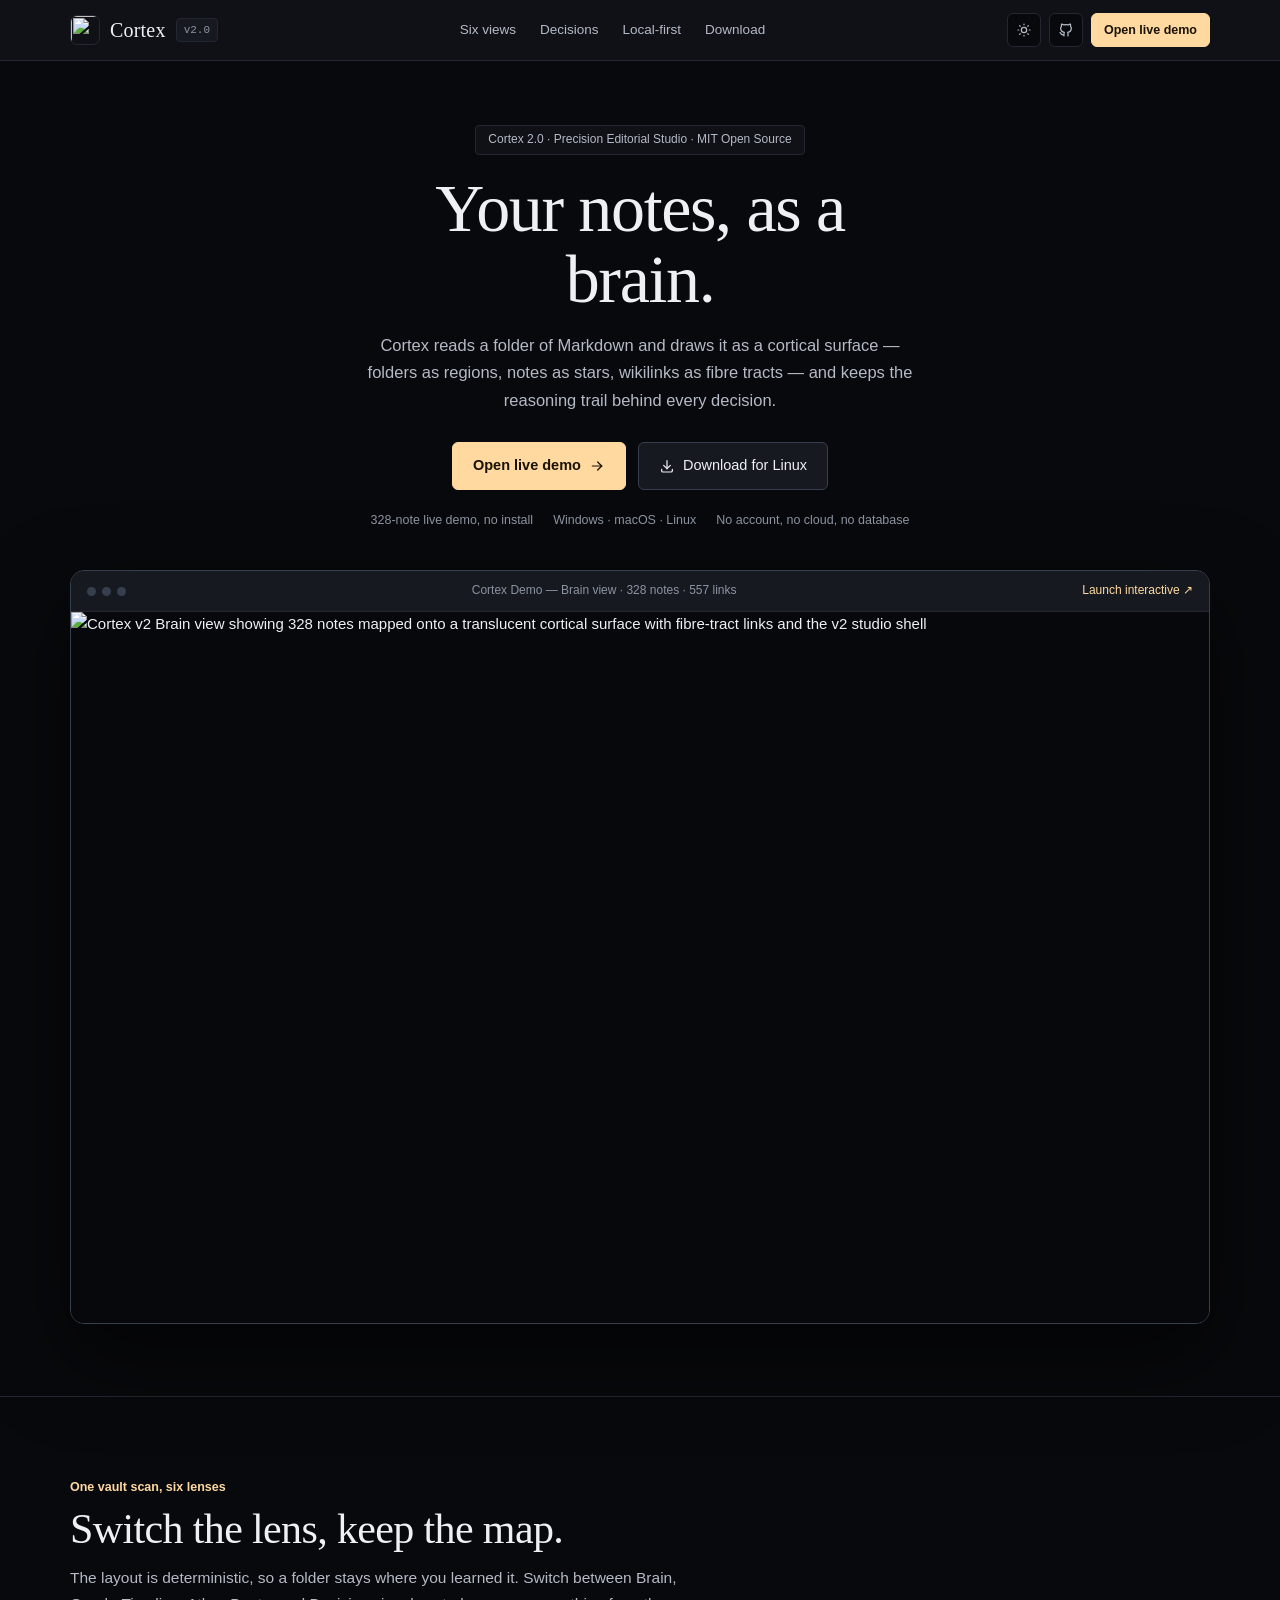
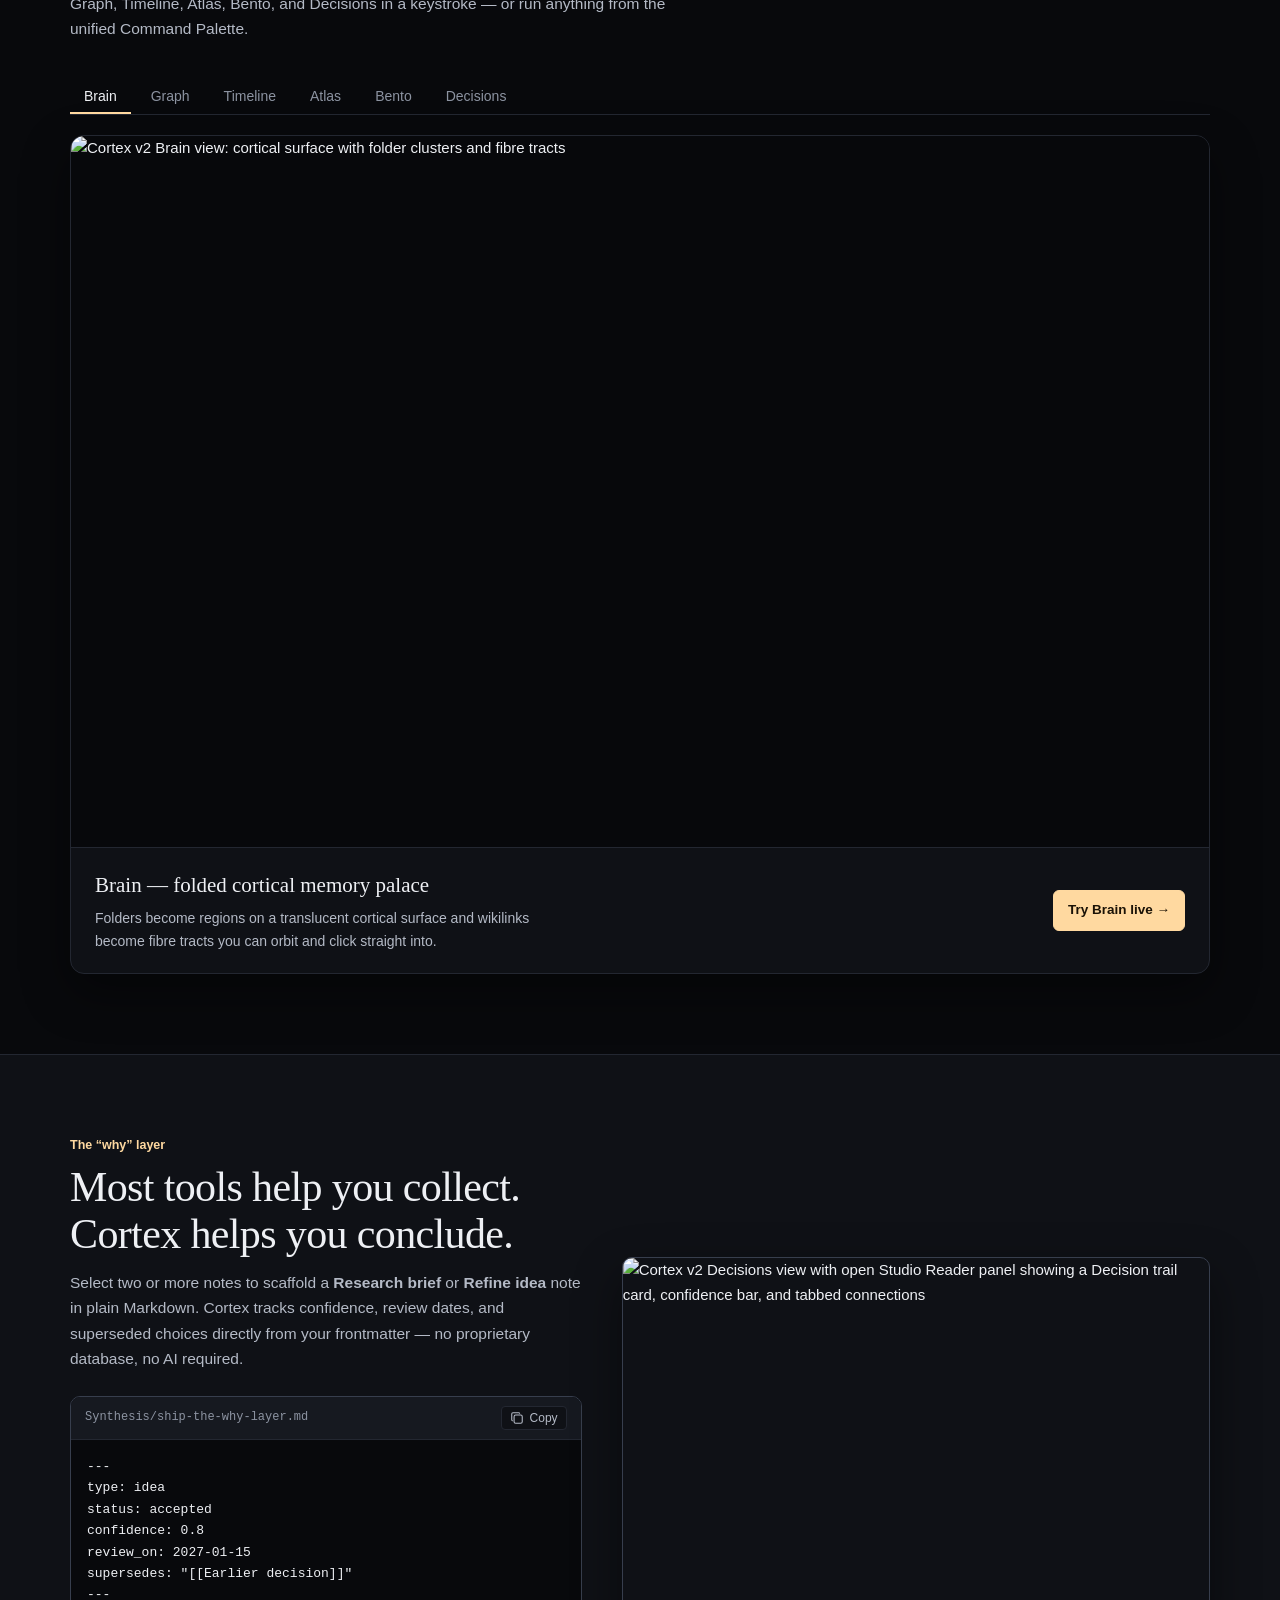
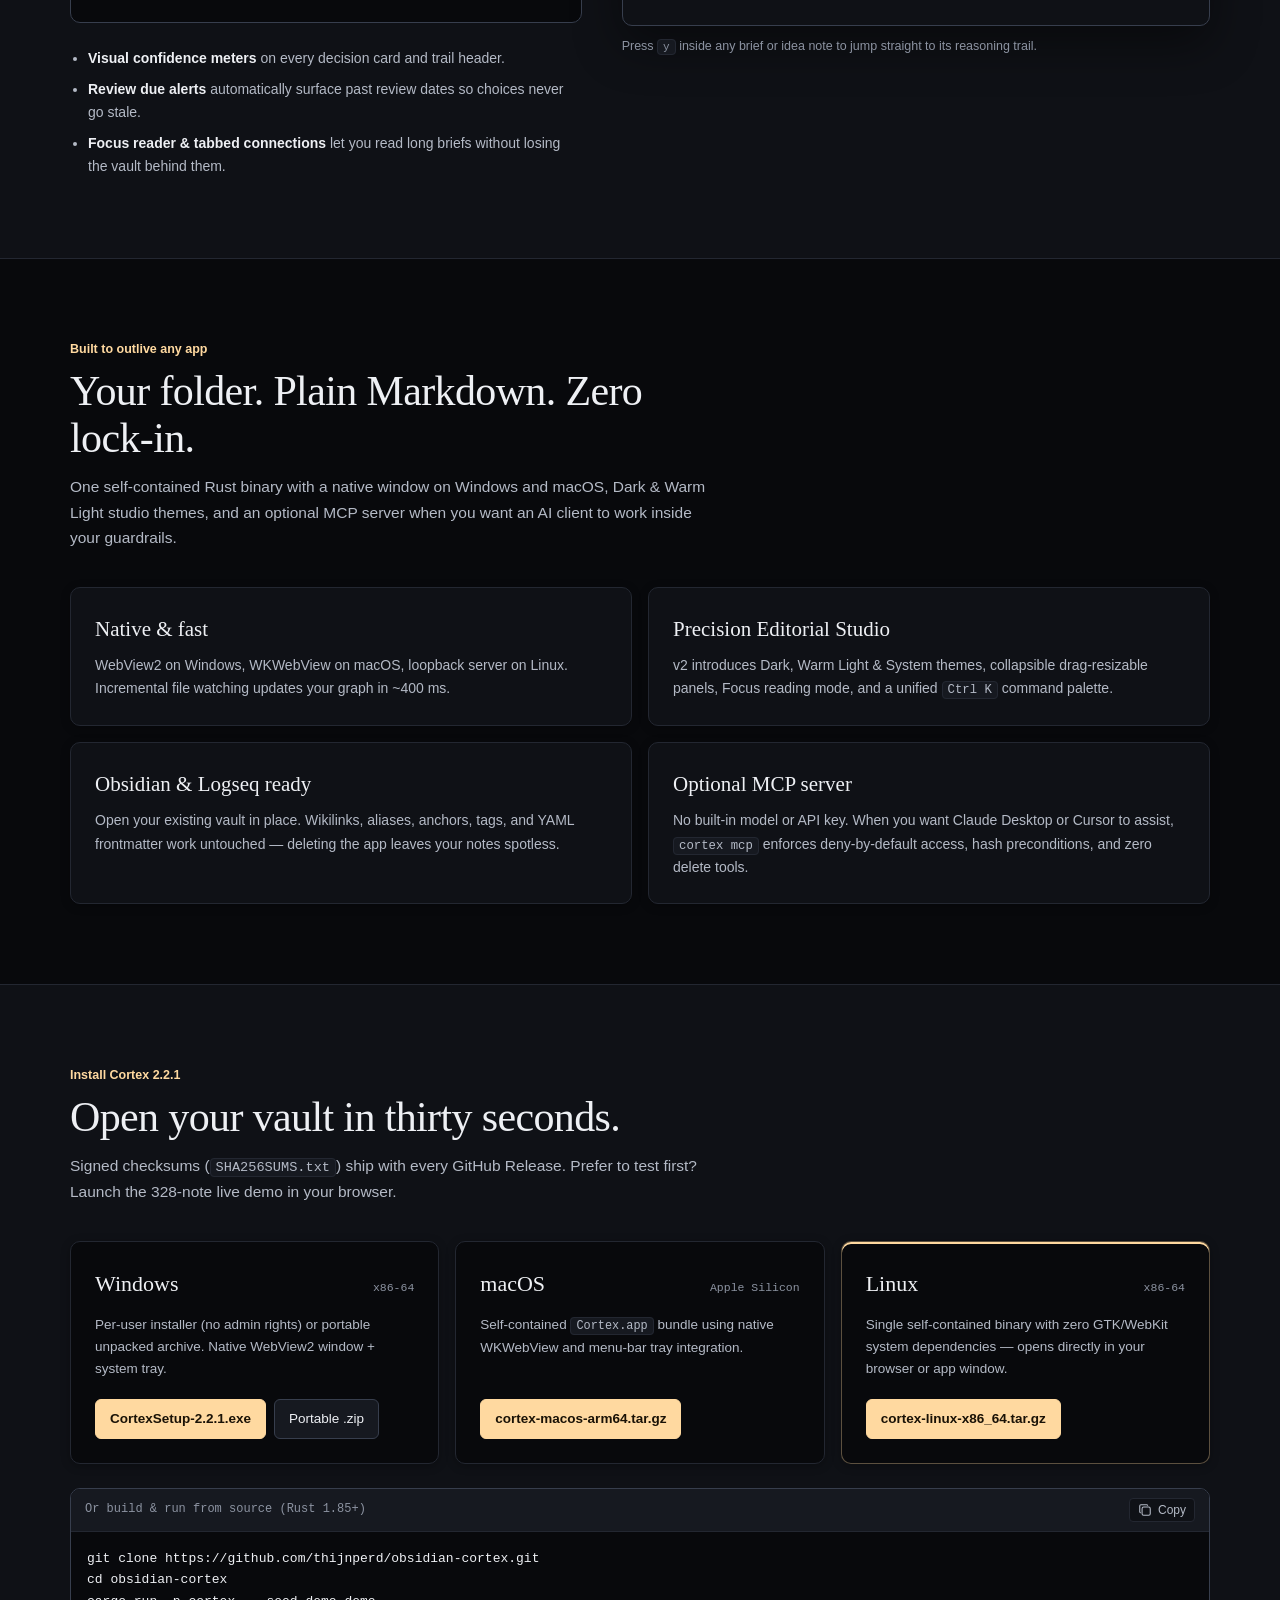
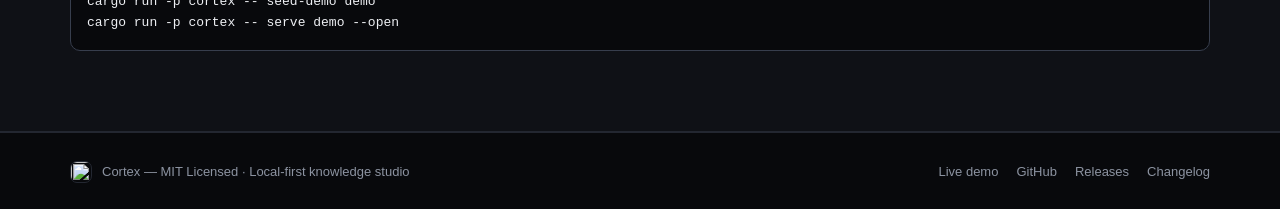
==== site/index.html @ b65fe786 "Release Cortex 2.2.1: fix boot overlay never hiding (restore ui helpers dropped in 2.2.0)" ====
<!doctype html>
<html lang="en" data-theme="dark">
<head>
  <meta charset="utf-8" />
  <meta name="viewport" content="width=device-width, initial-scale=1, viewport-fit=cover" />
  <meta name="color-scheme" content="dark" />
  <script src="./theme.js"></script>
  <meta name="description" content="Cortex turns a folder of Markdown into a brain you can see — and keeps the reasoning trail behind every decision. Local-first desktop app in Rust + WebGL." />
  <title>Cortex — Your notes, as a brain.</title>
  <link rel="stylesheet" href="./styles.css" />
  <link rel="icon" href="./favicon.ico" sizes="32x32" />
  <link rel="icon" href="./favicon.svg" type="image/svg+xml" />
  <link rel="apple-touch-icon" href="./apple-touch-icon.png" />
</head>
<body>
  <!-- Tabler Icons, MIT: https://tabler.io/icons -->
  <svg class="icon-sprite" xmlns="http://www.w3.org/2000/svg" aria-hidden="true">
    <symbol id="i-sun" viewBox="0 0 24 24"><path d="M8 12a4 4 0 1 0 8 0a4 4 0 1 0 -8 0" /><path d="M3 12h1m8 -9v1m8 8h1m-9 8v1m-6.4 -15.4l.7 .7m12.1 -.7l-.7 .7m0 11.4l.7 .7m-12.1 -.7l-.7 .7" /></symbol>
    <symbol id="i-moon" viewBox="0 0 24 24"><path d="M12 3c.132 0 .263 0 .393 0a7.5 7.5 0 0 0 7.92 12.446a9 9 0 1 1 -8.313 -12.454z" /></symbol>
    <symbol id="i-arrow-right" viewBox="0 0 24 24"><path d="M5 12l14 0" /><path d="M13 18l6 -6" /><path d="M13 6l6 6" /></symbol>
    <symbol id="i-download" viewBox="0 0 24 24"><path d="M4 17v2a2 2 0 0 0 2 2h12a2 2 0 0 0 2 -2v-2" /><path d="M7 11l5 5l5 -5" /><path d="M12 4l0 12" /></symbol>
    <symbol id="i-brand-github" viewBox="0 0 24 24"><path d="M9 19c-4.3 1.4 -4.3 -2.5 -6 -3m12 5v-3.5c0 -1 .1 -1.4 -.5 -2c2.8 -.3 5.5 -1.4 5.5 -6a4.6 4.6 0 0 0 -1.3 -3.2a4.2 4.2 0 0 0 -.1 -3.2s-1.1 -.3 -3.5 1.3a12.3 12.3 0 0 0 -6.2 0c-2.4 -1.6 -3.5 -1.3 -3.5 -1.3a4.2 4.2 0 0 0 -.1 3.2a4.6 4.6 0 0 0 -1.3 3.2c0 4.6 2.7 5.7 5.5 6c-.6 .6 -.6 1.2 -.5 2v3.5" /></symbol>
    <symbol id="i-copy" viewBox="0 0 24 24"><path d="M7 7m0 2.667a2.667 2.667 0 0 1 2.667 -2.667h8.666a2.667 2.667 0 0 1 2.667 2.667v8.666a2.667 2.667 0 0 1 -2.667 2.667h-8.666a2.667 2.667 0 0 1 -2.667 -2.667z" /><path d="M4.012 16.737a2.005 2.005 0 0 1 -1.012 -1.737v-10c0 -1.1 .9 -2 2 -2h10c.75 0 1.158 .385 1.5 1" /></symbol>
    <symbol id="i-check" viewBox="0 0 24 24"><path d="M5 12l5 5l10 -10" /></symbol>
  </svg>

  <header class="site-header">
    <div class="container header-inner">
      <a class="brand" href="./">
        <img src="./logo.svg" width="30" height="30" alt="" />
        <span class="brand-name">Cortex</span>
        <span class="brand-version">v2.0</span>
      </a>

      <nav class="site-nav" aria-label="Primary">
        <a href="#views">Six views</a>
        <a href="#decisions">Decisions</a>
        <a href="#local-first">Local-first</a>
        <a href="#download">Download</a>
      </nav>

      <div class="header-actions">
        <button class="icon-btn" id="theme-toggle" type="button" title="Switch theme" aria-label="Switch theme">
          <svg class="icon theme-icon-sun" aria-hidden="true"><use href="#i-sun"></use></svg>
          <svg class="icon theme-icon-moon" aria-hidden="true"><use href="#i-moon"></use></svg>
        </button>
        <a class="icon-btn" href="https://github.com/thijnperd/obsidian-cortex" target="_blank" rel="noopener" title="GitHub repository" aria-label="GitHub repository">
          <svg class="icon" aria-hidden="true"><use href="#i-brand-github"></use></svg>
        </a>
        <a class="btn btn-primary btn-sm" href="./demo/?view=brain">Open live demo</a>
      </div>
    </div>
  </header>

  <main>
    <section class="hero">
      <div class="container hero-inner">
        <p class="hero-kicker">Cortex 2.0 · Precision Editorial Studio · MIT Open Source</p>
        <h1 class="hero-title">Your notes, as a brain.</h1>
        <p class="hero-sub">
          Cortex reads a folder of Markdown and draws it as a cortical surface — folders as regions, notes as stars, wikilinks as fibre tracts — and keeps the reasoning trail behind every decision.
        </p>

        <div class="hero-actions">
          <a class="btn btn-primary btn-lg" href="./demo/?view=brain">
            <span>Open live demo</span>
            <svg class="icon" aria-hidden="true"><use href="#i-arrow-right"></use></svg>
          </a>
          <a class="btn btn-lg" id="hero-download" href="#download">
            <svg class="icon" aria-hidden="true"><use href="#i-download"></use></svg>
            <span id="hero-download-label">Download v2.2.1</span>
          </a>
        </div>

        <p class="hero-meta">
          <span>328-note live demo, no install</span>
          <span>Windows · macOS · Linux</span>
          <span>No account, no cloud, no database</span>
        </p>

        <figure class="hero-frame">
          <div class="frame-chrome" aria-hidden="true">
            <span class="frame-dots"><i></i><i></i><i></i></span>
            <span class="frame-title">Cortex Demo — Brain view · 328 notes · 557 links</span>
            <a class="frame-live" href="./demo/?view=brain">Launch interactive ↗</a>
          </div>
          <a class="frame-link" href="./demo/?view=brain">
            <img src="./screenshots/02-brain.jpg" width="1440" height="900" alt="Cortex v2 Brain view showing 328 notes mapped onto a translucent cortical surface with fibre-tract links and the v2 studio shell" fetchpriority="high" />
          </a>
        </figure>
      </div>
    </section>

    <section class="section" id="views" aria-labelledby="views-heading">
      <div class="container">
        <header class="section-head">
          <p class="section-kicker">One vault scan, six lenses</p>
          <h2 class="section-title" id="views-heading">Switch the lens, keep the map.</h2>
          <p class="section-sub">
            The layout is deterministic, so a folder stays where you learned it. Switch between Brain, Graph, Timeline, Atlas, Bento, and Decisions in a keystroke — or run anything from the unified Command Palette.
          </p>
        </header>

        <div class="showcase">
          <div class="showcase-tabs" role="tablist" aria-label="Cortex views">
            <button class="showcase-tab" type="button" role="tab" id="tab-brain" data-view-tab="brain" aria-selected="true" tabindex="0">Brain</button>
            <button class="showcase-tab" type="button" role="tab" id="tab-universe" data-view-tab="universe" aria-selected="false" tabindex="-1">Graph</button>
            <button class="showcase-tab" type="button" role="tab" id="tab-replay" data-view-tab="replay" aria-selected="false" tabindex="-1">Timeline</button>
            <button class="showcase-tab" type="button" role="tab" id="tab-atlas" data-view-tab="atlas" aria-selected="false" tabindex="-1">Atlas</button>
            <button class="showcase-tab" type="button" role="tab" id="tab-bento" data-view-tab="bento" aria-selected="false" tabindex="-1">Bento</button>
            <button class="showcase-tab" type="button" role="tab" id="tab-decisions" data-view-tab="decisions" aria-selected="false" tabindex="-1">Decisions</button>
          </div>

          <div class="showcase-stage">
            <div class="showcase-panel" role="tabpanel" aria-labelledby="tab-brain" data-view-panel="brain">
              <div class="showcase-card">
                <img src="./screenshots/02-brain.jpg" width="1440" height="900" alt="Cortex v2 Brain view: cortical surface with folder clusters and fibre tracts" />
                <div class="showcase-caption">
                  <div>
                    <h3>Brain — folded cortical memory palace</h3>
                    <p>Folders become regions on a translucent cortical surface and wikilinks become fibre tracts you can orbit and click straight into.</p>
                  </div>
                  <a class="btn btn-primary" href="./demo/?view=brain">Try Brain live →</a>
                </div>
              </div>
            </div>

            <div class="showcase-panel" role="tabpanel" aria-labelledby="tab-universe" data-view-panel="universe" hidden="until-found">
              <div class="showcase-card">
                <img src="./screenshots/01-graph.jpg" width="1440" height="900" loading="lazy" alt="Cortex v2 Graph view: folder galaxies with local clusters and journal orbit" />
                <div class="showcase-caption">
                  <div>
                    <h3>Graph — folder galaxies unwrapped</h3>
                    <p>Spot orphan notes, cross-project bridges, and local two-hop neighbourhoods without losing the global vault context.</p>
                  </div>
                  <a class="btn btn-primary" href="./demo/?view=universe">Try Graph live →</a>
                </div>
              </div>
            </div>

            <div class="showcase-panel" role="tabpanel" aria-labelledby="tab-replay" data-view-panel="replay" hidden="until-found">
              <div class="showcase-card">
                <img src="./screenshots/03-timeline.jpg" width="1440" height="900" loading="lazy" alt="Cortex v2 Timeline view: scrubbing note history over time" />
                <div class="showcase-caption">
                  <div>
                    <h3>Timeline — replay how your thinking grew</h3>
                    <p>Scrub or play your vault in creation order to answer “what was I thinking then?” without digging through nested directories.</p>
                  </div>
                  <a class="btn btn-primary" href="./demo/?view=replay">Try Timeline live →</a>
                </div>
              </div>
            </div>

            <div class="showcase-panel" role="tabpanel" aria-labelledby="tab-atlas" data-view-panel="atlas" hidden="until-found">
              <div class="showcase-card">
                <img src="./screenshots/04-atlas.jpg" width="1440" height="900" loading="lazy" alt="Cortex v2 Atlas view: cartographic parchment map with folders as countries and links as roads" />
                <div class="showcase-caption">
                  <div>
                    <h3>Atlas — folders as countries, links as roads</h3>
                    <p>A deterministic cartographic parchment map sized by note count, turning dense journals into stippled terrain instead of label walls.</p>
                  </div>
                  <a class="btn btn-primary" href="./demo/?view=atlas">Try Atlas live →</a>
                </div>
              </div>
            </div>

            <div class="showcase-panel" role="tabpanel" aria-labelledby="tab-bento" data-view-panel="bento" hidden="until-found">
              <div class="showcase-card">
                <img src="./screenshots/06-bento.jpg" width="1440" height="900" loading="lazy" alt="Cortex v2 Bento view: every folder sized proportionally as a box with its strongest notes" />
                <div class="showcase-caption">
                  <div>
                    <h3>Bento — every folder at a glance</h3>
                    <p>Each folder becomes a box sized by its share of the vault, surfacing its highest-signal notes with zero WebGL overhead.</p>
                  </div>
                  <a class="btn btn-primary" href="./demo/?view=bento">Try Bento live →</a>
                </div>
              </div>
            </div>

            <div class="showcase-panel" role="tabpanel" aria-labelledby="tab-decisions" data-view-panel="decisions" hidden="until-found">
              <div class="showcase-card">
                <img src="./screenshots/05-decisions.jpg" width="1440" height="900" loading="lazy" alt="Cortex v2 Decisions view: research briefs and idea refinements grouped by status with confidence meters" />
                <div class="showcase-caption">
                  <div>
                    <h3>Decisions — what you concluded, and on what</h3>
                    <p>Research briefs and idea refinements grouped by frontmatter status, complete with confidence meters, review dates, and clickable sources.</p>
                  </div>
                  <a class="btn btn-primary" href="./demo/?view=decisions">Try Decisions live →</a>
                </div>
              </div>
            </div>
          </div>
        </div>
      </div>
    </section>

    <section class="section section-alt" id="decisions" aria-labelledby="decisions-heading">
      <div class="container">
        <div class="split-grid">
          <div class="split-copy">
            <p class="section-kicker">The “why” layer</p>
            <h2 class="section-title" id="decisions-heading">Most tools help you collect. Cortex helps you conclude.</h2>
            <p class="section-sub">
              Select two or more notes to scaffold a <strong>Research brief</strong> or <strong>Refine idea</strong> note in plain Markdown. Cortex tracks confidence, review dates, and superseded choices directly from your frontmatter — no proprietary database, no AI required.
            </p>

            <div class="code-card">
              <div class="code-card-head">
                <span>Synthesis/ship-the-why-layer.md</span>
                <button class="copy-btn" type="button" data-copy-target="frontmatter-code" aria-label="Copy frontmatter example">
                  <svg class="icon" aria-hidden="true"><use href="#i-copy"></use></svg>
                  <span>Copy</span>
                </button>
              </div>
              <pre><code id="frontmatter-code">---
type: idea
status: accepted
confidence: 0.8
review_on: 2027-01-15
supersedes: "[[Earlier decision]]"
---</code></pre>
            </div>

            <ul class="feature-list">
              <li><strong>Visual confidence meters</strong> on every decision card and trail header.</li>
              <li><strong>Review due alerts</strong> automatically surface past review dates so choices never go stale.</li>
              <li><strong>Focus reader &amp; tabbed connections</strong> let you read long briefs without losing the vault behind them.</li>
            </ul>
          </div>

          <figure class="split-media">
            <img src="./screenshots/decision-trail.jpg" width="1440" height="900" loading="lazy" alt="Cortex v2 Decisions view with open Studio Reader panel showing a Decision trail card, confidence bar, and tabbed connections" />
            <figcaption>Press <code>y</code> inside any brief or idea note to jump straight to its reasoning trail.</figcaption>
          </figure>
        </div>
      </div>
    </section>

    <section class="section" id="local-first" aria-labelledby="local-heading">
      <div class="container">
        <header class="section-head">
          <p class="section-kicker">Built to outlive any app</p>
          <h2 class="section-title" id="local-heading">Your folder. Plain Markdown. Zero lock-in.</h2>
          <p class="section-sub">
            One self-contained Rust binary with a native window on Windows and macOS, Dark &amp; Warm Light studio themes, and an optional MCP server when you want an AI client to work inside your guardrails.
          </p>
        </header>

        <div class="pillar-grid">
          <article class="pillar">
            <h3>Native &amp; fast</h3>
            <p>WebView2 on Windows, WKWebView on macOS, loopback server on Linux. Incremental file watching updates your graph in ~400 ms.</p>
          </article>
          <article class="pillar">
            <h3>Precision Editorial Studio</h3>
            <p>v2 introduces Dark, Warm Light &amp; System themes, collapsible drag-resizable panels, Focus reading mode, and a unified <code>Ctrl K</code> command palette.</p>
          </article>
          <article class="pillar">
            <h3>Obsidian &amp; Logseq ready</h3>
            <p>Open your existing vault in place. Wikilinks, aliases, anchors, tags, and YAML frontmatter work untouched — deleting the app leaves your notes spotless.</p>
          </article>
          <article class="pillar">
            <h3>Optional MCP server</h3>
            <p>No built-in model or API key. When you want Claude Desktop or Cursor to assist, <code>cortex mcp</code> enforces deny-by-default access, hash preconditions, and zero delete tools.</p>
          </article>
        </div>
      </div>
    </section>

    <section class="section section-alt" id="download" aria-labelledby="download-heading">
      <div class="container">
        <header class="section-head">
          <p class="section-kicker">Install Cortex 2.2.1</p>
          <h2 class="section-title" id="download-heading">Open your vault in thirty seconds.</h2>
          <p class="section-sub">
            Signed checksums (<code>SHA256SUMS.txt</code>) ship with every GitHub Release. Prefer to test first? Launch the 328-note live demo in your browser.
          </p>
        </header>

        <div class="download-grid">
          <article class="download-card" data-platform="windows">
            <div class="download-top">
              <h3>Windows</h3>
              <span class="download-arch">x86-64</span>
            </div>
            <p>Per-user installer (no admin rights) or portable unpacked archive. Native WebView2 window + system tray.</p>
            <div class="download-links">
              <a class="btn btn-primary" href="https://github.com/thijnperd/obsidian-cortex/releases/latest" target="_blank" rel="noopener">CortexSetup-2.2.1.exe</a>
              <a class="btn" href="https://github.com/thijnperd/obsidian-cortex/releases/latest" target="_blank" rel="noopener">Portable .zip</a>
            </div>
          </article>

          <article class="download-card" data-platform="macos">
            <div class="download-top">
              <h3>macOS</h3>
              <span class="download-arch">Apple Silicon</span>
            </div>
            <p>Self-contained <code>Cortex.app</code> bundle using native WKWebView and menu-bar tray integration.</p>
            <div class="download-links">
              <a class="btn btn-primary" href="https://github.com/thijnperd/obsidian-cortex/releases/latest" target="_blank" rel="noopener">cortex-macos-arm64.tar.gz</a>
            </div>
          </article>

          <article class="download-card" data-platform="linux">
            <div class="download-top">
              <h3>Linux</h3>
              <span class="download-arch">x86-64</span>
            </div>
            <p>Single self-contained binary with zero GTK/WebKit system dependencies — opens directly in your browser or app window.</p>
            <div class="download-links">
              <a class="btn btn-primary" href="https://github.com/thijnperd/obsidian-cortex/releases/latest" target="_blank" rel="noopener">cortex-linux-x86_64.tar.gz</a>
            </div>
          </article>
        </div>

        <div class="code-card source-card">
          <div class="code-card-head">
            <span>Or build &amp; run from source (Rust 1.85+)</span>
            <button class="copy-btn" type="button" data-copy-target="source-code" aria-label="Copy source build commands">
              <svg class="icon" aria-hidden="true"><use href="#i-copy"></use></svg>
              <span>Copy</span>
            </button>
          </div>
          <pre><code id="source-code">git clone https://github.com/thijnperd/obsidian-cortex.git
cd obsidian-cortex
cargo run -p cortex -- seed-demo demo
cargo run -p cortex -- serve demo --open</code></pre>
        </div>
      </div>
    </section>
  </main>

  <footer class="site-footer">
    <div class="container footer-inner">
      <div class="footer-brand">
        <img src="./logo.svg" width="22" height="22" alt="" />
        <span>Cortex — MIT Licensed · Local-first knowledge studio</span>
      </div>
      <div class="footer-links">
        <a href="./demo/?view=brain">Live demo</a>
        <a href="https://github.com/thijnperd/obsidian-cortex" target="_blank" rel="noopener">GitHub</a>
        <a href="https://github.com/thijnperd/obsidian-cortex/releases" target="_blank" rel="noopener">Releases</a>
        <a href="https://github.com/thijnperd/obsidian-cortex/blob/main/CHANGELOG.md" target="_blank" rel="noopener">Changelog</a>
      </div>
    </div>
  </footer>

  <script type="module" src="./main.js"></script>
</body>
</html>
---- site/styles.css ----
/* Cortex v2 Landing Site — Precision Editorial Studio.
   Shares the exact design tokens and Dark / Warm Light palette with web/styles.css. */

:root {
  color-scheme: dark;

  --bg: #08090c;
  --surface: #0f1116;
  --surface-2: #161920;
  --surface-3: #1e222b;
  --surface-elevated: #14171e;
  --line: #232731;
  --line-strong: #373e4d;

  --ink: #eef0f4;
  --ink-2: #b4bac6;
  --ink-3: #8c93a1;

  --accent: #ffd9a0;
  --accent-hover: #ffe5bd;
  --accent-soft: rgba(255, 217, 160, 0.11);
  --accent-line: rgba(255, 217, 160, 0.34);
  --accent-ink: #1a1206;

  --shadow-sm: 0 2px 10px rgba(0, 0, 0, 0.28);
  --shadow-md: 0 18px 48px rgba(0, 0, 0, 0.44);
  --shadow-lg: 0 32px 84px rgba(0, 0, 0, 0.58);

  --sans: -apple-system, BlinkMacSystemFont, "Segoe UI", Roboto, "Helvetica Neue", Arial, sans-serif;
  --serif: "Iowan Old Style", "Palatino Linotype", Palatino, Georgia, ui-serif, serif;
  --mono: ui-monospace, "SF Mono", Menlo, Consolas, monospace;

  --r-sm: 4px;
  --r: 6px;
  --r-lg: 10px;
  --r-xl: 14px;
  --ease: cubic-bezier(0.2, 0.7, 0.3, 1);
}

:root:has(> head > meta[name="color-scheme"][content="light dark"]) { color-scheme: light dark; }
:root:has(> head > meta[name="color-scheme"][content="light"]) { color-scheme: light; }
:root:has(> head > meta[name="color-scheme"][content="dark"]) { color-scheme: dark; }

:root[data-theme="light"] {
  color-scheme: light;

  --bg: #f5f1e8;
  --surface: #fbf8f2;
  --surface-2: #efe9dc;
  --surface-3: #e3dac7;
  --surface-elevated: #fffdf8;
  --line: #ddd3bf;
  --line-strong: #bfb299;

  --ink: #1e1912;
  --ink-2: #4a4031;
  --ink-3: #685b48;

  --accent: #9a4b16;
  --accent-hover: #7f3c10;
  --accent-soft: rgba(154, 75, 22, 0.10);
  --accent-line: rgba(154, 75, 22, 0.34);
  --accent-ink: #fffaf2;

  --shadow-sm: 0 2px 10px rgba(32, 24, 12, 0.08);
  --shadow-md: 0 16px 40px rgba(32, 24, 12, 0.13);
  --shadow-lg: 0 28px 72px rgba(32, 24, 12, 0.18);
}

@media (prefers-color-scheme: light) {
  :root[data-theme="system"] {
    --bg: #f5f1e8;
    --surface: #fbf8f2;
    --surface-2: #efe9dc;
    --surface-3: #e3dac7;
    --surface-elevated: #fffdf8;
    --line: #ddd3bf;
    --line-strong: #bfb299;
    --ink: #1e1912;
    --ink-2: #4a4031;
    --ink-3: #685b48;
    --accent: #9a4b16;
    --accent-hover: #7f3c10;
    --accent-soft: rgba(154, 75, 22, 0.10);
    --accent-line: rgba(154, 75, 22, 0.34);
    --accent-ink: #fffaf2;
    --shadow-sm: 0 2px 10px rgba(32, 24, 12, 0.08);
    --shadow-md: 0 16px 40px rgba(32, 24, 12, 0.13);
    --shadow-lg: 0 28px 72px rgba(32, 24, 12, 0.18);
  }
}

.theme-icon-moon { display: none; }
.theme-icon-sun { display: block; }
:root[data-theme="light"] .theme-icon-sun { display: none; }
:root[data-theme="light"] .theme-icon-moon { display: block; }
@media (prefers-color-scheme: light) {
  :root[data-theme="system"] .theme-icon-sun { display: none; }
  :root[data-theme="system"] .theme-icon-moon { display: block; }
}

* { box-sizing: border-box; }
[hidden] { display: none !important; }

html {
  scroll-behavior: smooth;
  background: var(--bg);
}
body {
  margin: 0;
  background: var(--bg);
  color: var(--ink);
  font-family: var(--sans);
  font-size: 15px;
  line-height: 1.65;
  -webkit-font-smoothing: antialiased;
}

:focus-visible {
  outline: 2px solid var(--accent);
  outline-offset: 2px;
}

a { color: inherit; text-decoration: none; }
code {
  font-family: var(--mono);
  font-size: 0.88em;
  padding: 1px 5px;
  border-radius: var(--r-sm);
  background: var(--surface-2);
  border: 1px solid var(--line);
}

.icon-sprite { position: absolute; width: 0; height: 0; overflow: hidden; }
.icon {
  width: 16px;
  height: 16px;
  flex: none;
  fill: none;
  stroke: currentColor;
  stroke-width: 1.85;
  stroke-linecap: round;
  stroke-linejoin: round;
}

.container {
  width: min(1140px, calc(100% - 40px));
  margin: 0 auto;
}

/* ---------- header ---------- */
.site-header {
  position: sticky;
  top: 0;
  z-index: 30;
  background: var(--surface);
  border-bottom: 1px solid var(--line);
}
.header-inner {
  display: flex;
  align-items: center;
  justify-content: space-between;
  gap: 16px;
  height: 60px;
}
.brand {
  display: inline-flex;
  align-items: center;
  gap: 10px;
}
.brand img,
.footer-brand img {
  display: block;
  border-radius: 7px;
  border: 1px solid var(--line);
}
.brand-name {
  font-family: var(--serif);
  font-size: 20px;
  letter-spacing: 0.01em;
}
.brand-version {
  padding: 2px 7px;
  border: 1px solid var(--line);
  border-radius: var(--r-sm);
  background: var(--surface-2);
  font-family: var(--mono);
  font-size: 11px;
  color: var(--ink-3);
}

.site-nav {
  display: flex;
  align-items: center;
  gap: 24px;
  font-size: 13.5px;
  color: var(--ink-2);
}
.site-nav a:hover { color: var(--ink); }

.header-actions {
  display: flex;
  align-items: center;
  gap: 8px;
}

.icon-btn {
  appearance: none;
  display: inline-grid;
  place-items: center;
  width: 34px;
  height: 34px;
  border: 1px solid var(--line);
  border-radius: var(--r);
  background: var(--bg);
  color: var(--ink-2);
  cursor: pointer;
  transition: color 140ms var(--ease), border-color 140ms var(--ease), background 140ms var(--ease);
}
.icon-btn:hover { color: var(--ink); border-color: var(--line-strong); background: var(--surface-2); }

/* ---------- buttons ---------- */
.btn {
  appearance: none;
  display: inline-flex;
  align-items: center;
  justify-content: center;
  gap: 8px;
  padding: 8px 14px;
  border: 1px solid var(--line-strong);
  border-radius: var(--r);
  background: var(--surface-2);
  color: var(--ink);
  font-family: var(--sans);
  font-size: 13.5px;
  font-weight: 500;
  cursor: pointer;
  transition: background 140ms var(--ease), border-color 140ms var(--ease), color 140ms var(--ease);
}
.btn:hover { background: var(--surface-3); border-color: var(--ink-3); }
.btn-primary {
  background: var(--accent);
  border-color: var(--accent);
  color: var(--accent-ink);
  font-weight: 600;
}
.btn-primary:hover {
  background: var(--accent-hover);
  border-color: var(--accent-hover);
  color: var(--accent-ink);
}
.btn-sm { padding: 6px 12px; font-size: 12.5px; }
.btn-lg { padding: 11px 20px; font-size: 14.5px; }

/* ---------- hero ---------- */
.hero {
  padding: 64px 0 72px;
  border-bottom: 1px solid var(--line);
}
.hero-inner { text-align: center; }
.hero-kicker {
  display: inline-block;
  margin: 0 0 18px;
  padding: 4px 12px;
  border: 1px solid var(--line);
  border-radius: var(--r-sm);
  background: var(--surface);
  font-size: 12px;
  font-weight: 500;
  color: var(--ink-2);
}
.hero-title {
  margin: 0 auto 18px;
  max-width: 14ch;
  font-family: var(--serif);
  font-size: clamp(40px, 6.2vw, 68px);
  font-weight: 400;
  line-height: 1.04;
  letter-spacing: -0.02em;
}
.hero-sub {
  margin: 0 auto 28px;
  max-width: 60ch;
  font-size: 16.5px;
  line-height: 1.65;
  color: var(--ink-2);
}
.hero-actions {
  display: flex;
  flex-wrap: wrap;
  justify-content: center;
  gap: 12px;
  margin-bottom: 20px;
}
.hero-meta {
  display: flex;
  flex-wrap: wrap;
  justify-content: center;
  gap: 8px 20px;
  margin: 0 0 40px;
  font-size: 12.5px;
  color: var(--ink-3);
}

.hero-frame {
  margin: 0;
  border: 1px solid var(--line-strong);
  border-radius: var(--r-xl);
  background: var(--surface);
  box-shadow: var(--shadow-lg);
  overflow: hidden;
  text-align: left;
}
.frame-chrome {
  display: flex;
  align-items: center;
  justify-content: space-between;
  gap: 12px;
  padding: 10px 16px;
  border-bottom: 1px solid var(--line);
  background: var(--surface-2);
  font-size: 12px;
  color: var(--ink-3);
}
.frame-dots { display: inline-flex; gap: 6px; }
.frame-dots i {
  display: block;
  width: 9px;
  height: 9px;
  border-radius: 50%;
  background: var(--line-strong);
}
.frame-title {
  overflow: hidden;
  text-overflow: ellipsis;
  white-space: nowrap;
}
.frame-live {
  color: var(--accent);
  font-weight: 500;
  white-space: nowrap;
}
.frame-live:hover { text-decoration: underline; }
.frame-link { display: block; background: #07080b; }
.hero-frame img {
  display: block;
  width: 100%;
  height: auto;
  aspect-ratio: 16 / 10;
  object-fit: cover;
}

/* ---------- sections ---------- */
.section { padding: 80px 0; }
.section-alt {
  background: var(--surface);
  border-top: 1px solid var(--line);
  border-bottom: 1px solid var(--line);
}
.section-head {
  max-width: 640px;
  margin-bottom: 36px;
}
.section-kicker {
  margin: 0 0 8px;
  font-size: 12.5px;
  font-weight: 600;
  color: var(--accent);
}
.section-title {
  margin: 0 0 12px;
  font-family: var(--serif);
  font-size: clamp(28px, 3.8vw, 42px);
  font-weight: 400;
  line-height: 1.12;
  letter-spacing: -0.015em;
}
.section-sub {
  margin: 0;
  font-size: 15.5px;
  line-height: 1.65;
  color: var(--ink-2);
}

/* ---------- 6-view interactive showcase ---------- */
.showcase-tabs {
  display: flex;
  gap: 6px;
  overflow-x: auto;
  margin-bottom: 20px;
  border-bottom: 1px solid var(--line);
  scrollbar-width: none;
}
.showcase-tabs::-webkit-scrollbar { display: none; }
.showcase-tab {
  position: relative;
  flex: none;
  padding: 10px 14px;
  border: 0;
  background: none;
  color: var(--ink-3);
  font-family: var(--sans);
  font-size: 14px;
  font-weight: 500;
  cursor: pointer;
  transition: color 140ms var(--ease);
}
.showcase-tab:hover { color: var(--ink); }
.showcase-tab[aria-selected="true"] { color: var(--ink); }
.showcase-tab[aria-selected="true"]::after {
  content: "";
  position: absolute;
  inset: auto 0 0;
  border-block-end: 2px solid var(--accent);
}

.showcase-stage { display: grid; }
.showcase-panel { grid-area: 1 / 1; }
.showcase-card {
  border: 1px solid var(--line);
  border-radius: var(--r-xl);
  background: var(--surface);
  box-shadow: var(--shadow-md);
  overflow: hidden;
}
.showcase-card img {
  display: block;
  width: 100%;
  height: auto;
  aspect-ratio: 16 / 10;
  object-fit: cover;
  background: #07080b;
}
.showcase-caption {
  display: flex;
  align-items: center;
  justify-content: space-between;
  gap: 24px;
  padding: 20px 24px;
  border-top: 1px solid var(--line);
}
.showcase-caption h3 {
  margin: 0 0 4px;
  font-family: var(--serif);
  font-size: 21px;
  font-weight: 400;
}
.showcase-caption p {
  margin: 0;
  max-width: 60ch;
  font-size: 14px;
  color: var(--ink-2);
}

/* ---------- decisions split ---------- */
.split-grid {
  display: grid;
  grid-template-columns: minmax(0, 1fr) minmax(0, 1.15fr);
  gap: 40px;
  align-items: center;
}
.code-card {
  margin: 24px 0;
  border: 1px solid var(--line-strong);
  border-radius: var(--r-lg);
  background: var(--bg);
  overflow: hidden;
}
.code-card-head {
  display: flex;
  align-items: center;
  justify-content: space-between;
  gap: 12px;
  padding: 9px 14px;
  border-bottom: 1px solid var(--line);
  background: var(--surface-2);
  font-family: var(--mono);
  font-size: 12px;
  color: var(--ink-3);
}
.code-card pre {
  margin: 0;
  padding: 16px;
  overflow-x: auto;
  font-family: var(--mono);
  font-size: 13px;
  line-height: 1.65;
  color: var(--ink);
}
.code-card pre code {
  border: 0;
  padding: 0;
  background: none;
  font-size: inherit;
}
.copy-btn {
  appearance: none;
  display: inline-flex;
  align-items: center;
  gap: 6px;
  padding: 4px 8px;
  border: 1px solid var(--line);
  border-radius: var(--r-sm);
  background: var(--surface);
  color: var(--ink-2);
  font-family: var(--sans);
  font-size: 12px;
  cursor: pointer;
}
.copy-btn .icon { width: 14px; height: 14px; }
.copy-btn:hover { color: var(--ink); border-color: var(--line-strong); }

.feature-list {
  margin: 20px 0 0;
  padding-left: 18px;
  display: grid;
  gap: 8px;
  font-size: 14px;
  color: var(--ink-2);
}
.feature-list strong { color: var(--ink); }

.split-media { margin: 0; }
.split-media img {
  display: block;
  width: 100%;
  height: auto;
  border: 1px solid var(--line-strong);
  border-radius: var(--r-lg);
  box-shadow: var(--shadow-md);
}
.split-media figcaption {
  margin-top: 10px;
  font-size: 12.5px;
  color: var(--ink-3);
}

/* ---------- pillars ---------- */
.pillar-grid {
  display: grid;
  grid-template-columns: repeat(2, minmax(0, 1fr));
  gap: 16px;
}
.pillar {
  padding: 24px;
  border: 1px solid var(--line);
  border-radius: var(--r-lg);
  background: var(--surface);
  box-shadow: var(--shadow-sm);
}
.pillar h3 {
  margin: 0 0 8px;
  font-family: var(--serif);
  font-size: 21px;
  font-weight: 400;
}
.pillar p {
  margin: 0;
  font-size: 14px;
  color: var(--ink-2);
}

/* ---------- downloads ---------- */
.download-grid {
  display: grid;
  grid-template-columns: repeat(3, minmax(0, 1fr));
  gap: 16px;
}
.download-card {
  display: flex;
  flex-direction: column;
  gap: 12px;
  padding: 24px;
  border: 1px solid var(--line);
  border-radius: var(--r-lg);
  background: var(--bg);
  box-shadow: var(--shadow-sm);
}
.download-card.is-recommended {
  border-color: var(--accent-line);
  box-shadow: inset 0 2px 0 var(--accent), var(--shadow-sm);
}
.download-top {
  display: flex;
  align-items: baseline;
  justify-content: space-between;
  gap: 8px;
}
.download-card h3 {
  margin: 0;
  font-family: var(--serif);
  font-size: 22px;
  font-weight: 400;
}
.download-arch {
  font-family: var(--mono);
  font-size: 11.5px;
  color: var(--ink-3);
}
.download-card p {
  margin: 0;
  font-size: 13.5px;
  color: var(--ink-2);
}
.download-links {
  display: flex;
  flex-wrap: wrap;
  gap: 8px;
  margin-top: auto;
  padding-top: 6px;
}
.source-card { margin-top: 24px; margin-bottom: 0; }

/* ---------- footer ---------- */
.site-footer {
  padding: 28px 0;
  border-top: 1px solid var(--line);
  font-size: 13px;
  color: var(--ink-3);
}
.footer-inner {
  display: flex;
  flex-wrap: wrap;
  align-items: center;
  justify-content: space-between;
  gap: 16px;
}
.footer-brand { display: inline-flex; align-items: center; gap: 10px; }
.footer-links { display: flex; flex-wrap: wrap; gap: 18px; }
.footer-links a:hover { color: var(--ink); }

@media (max-width: 900px) {
  .site-nav { display: none; }
  .split-grid { grid-template-columns: 1fr; }
  .download-grid { grid-template-columns: 1fr; }
  .showcase-caption { flex-direction: column; align-items: flex-start; }
}
@media (max-width: 640px) {
  .hero { padding: 44px 0 52px; }
  .section { padding: 56px 0; }
  .pillar-grid { grid-template-columns: 1fr; }
  .frame-title { display: none; }
}

@media (forced-colors: active) {
  .download-card.is-recommended { outline: 2px solid Highlight; }
}
@media (prefers-reduced-motion: reduce) {
  html { scroll-behavior: auto; }
  *, *::before, *::after { transition-duration: 1ms !important; }
}
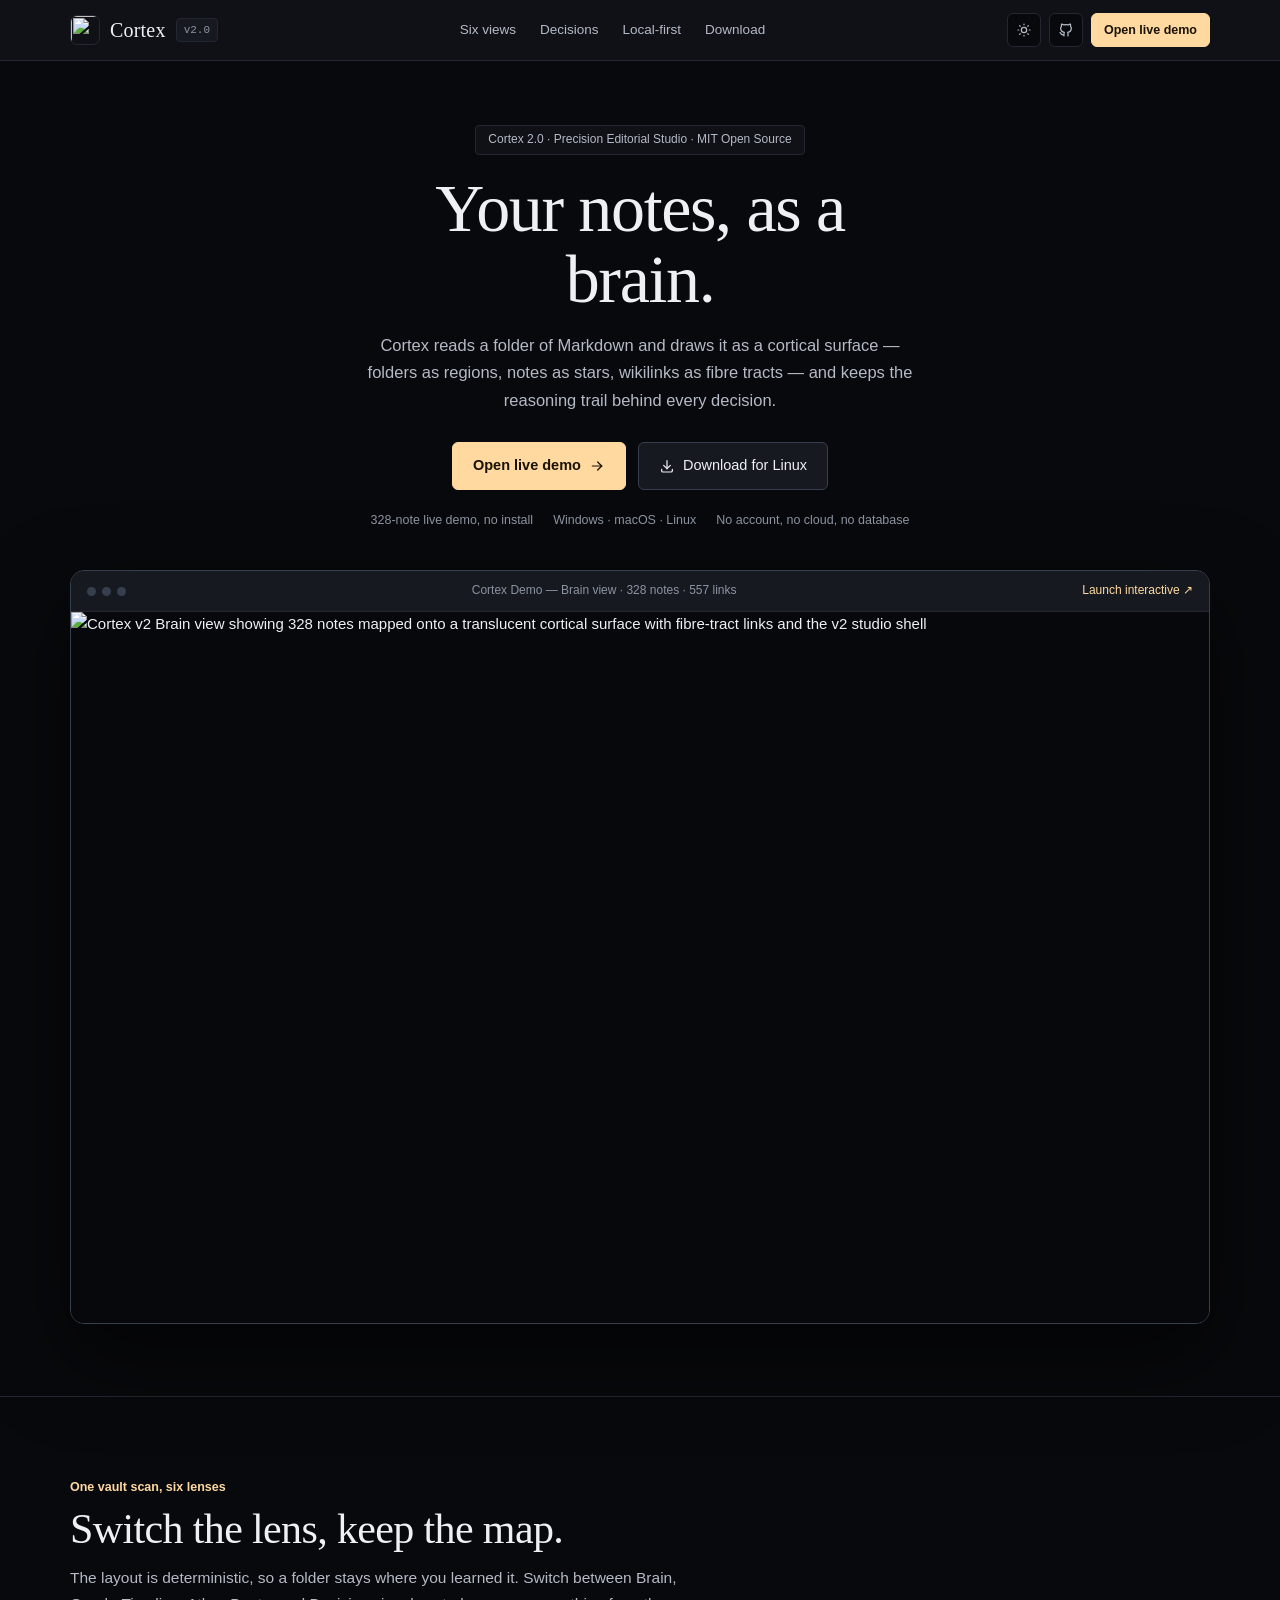
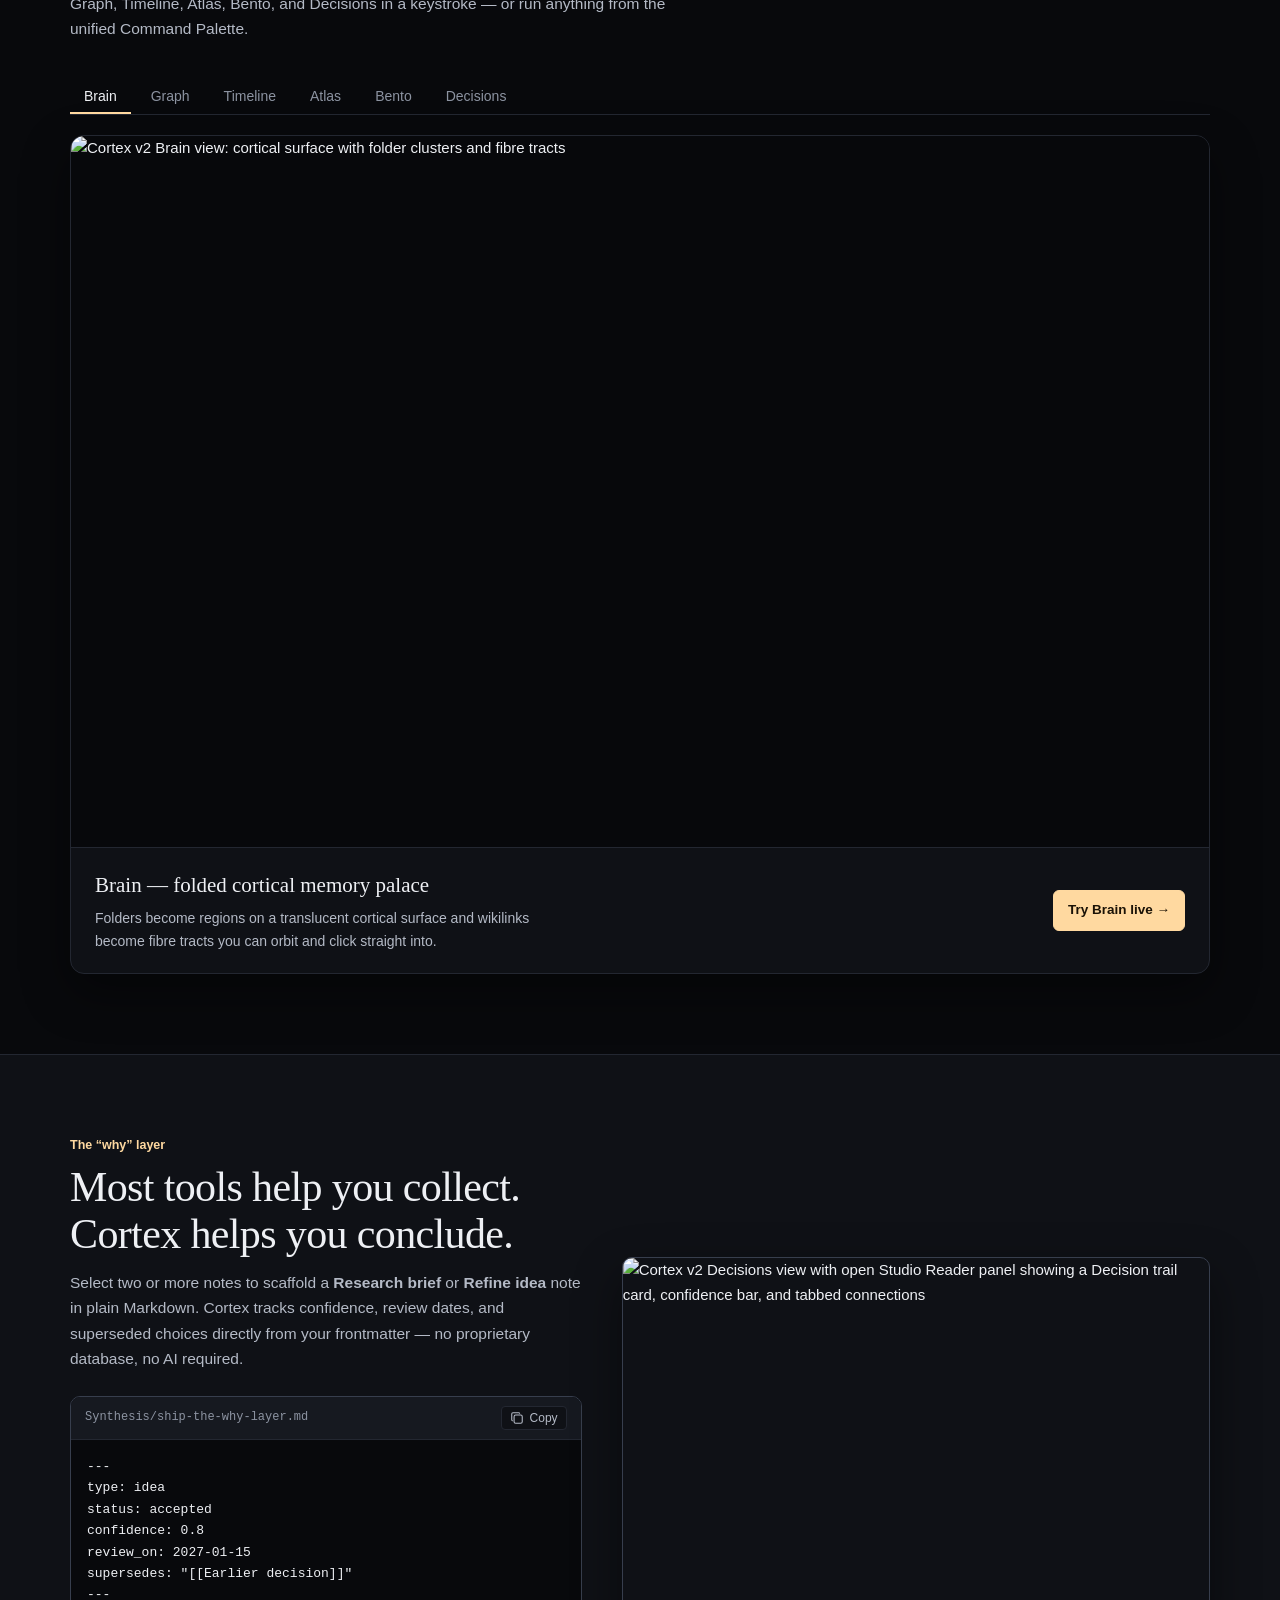
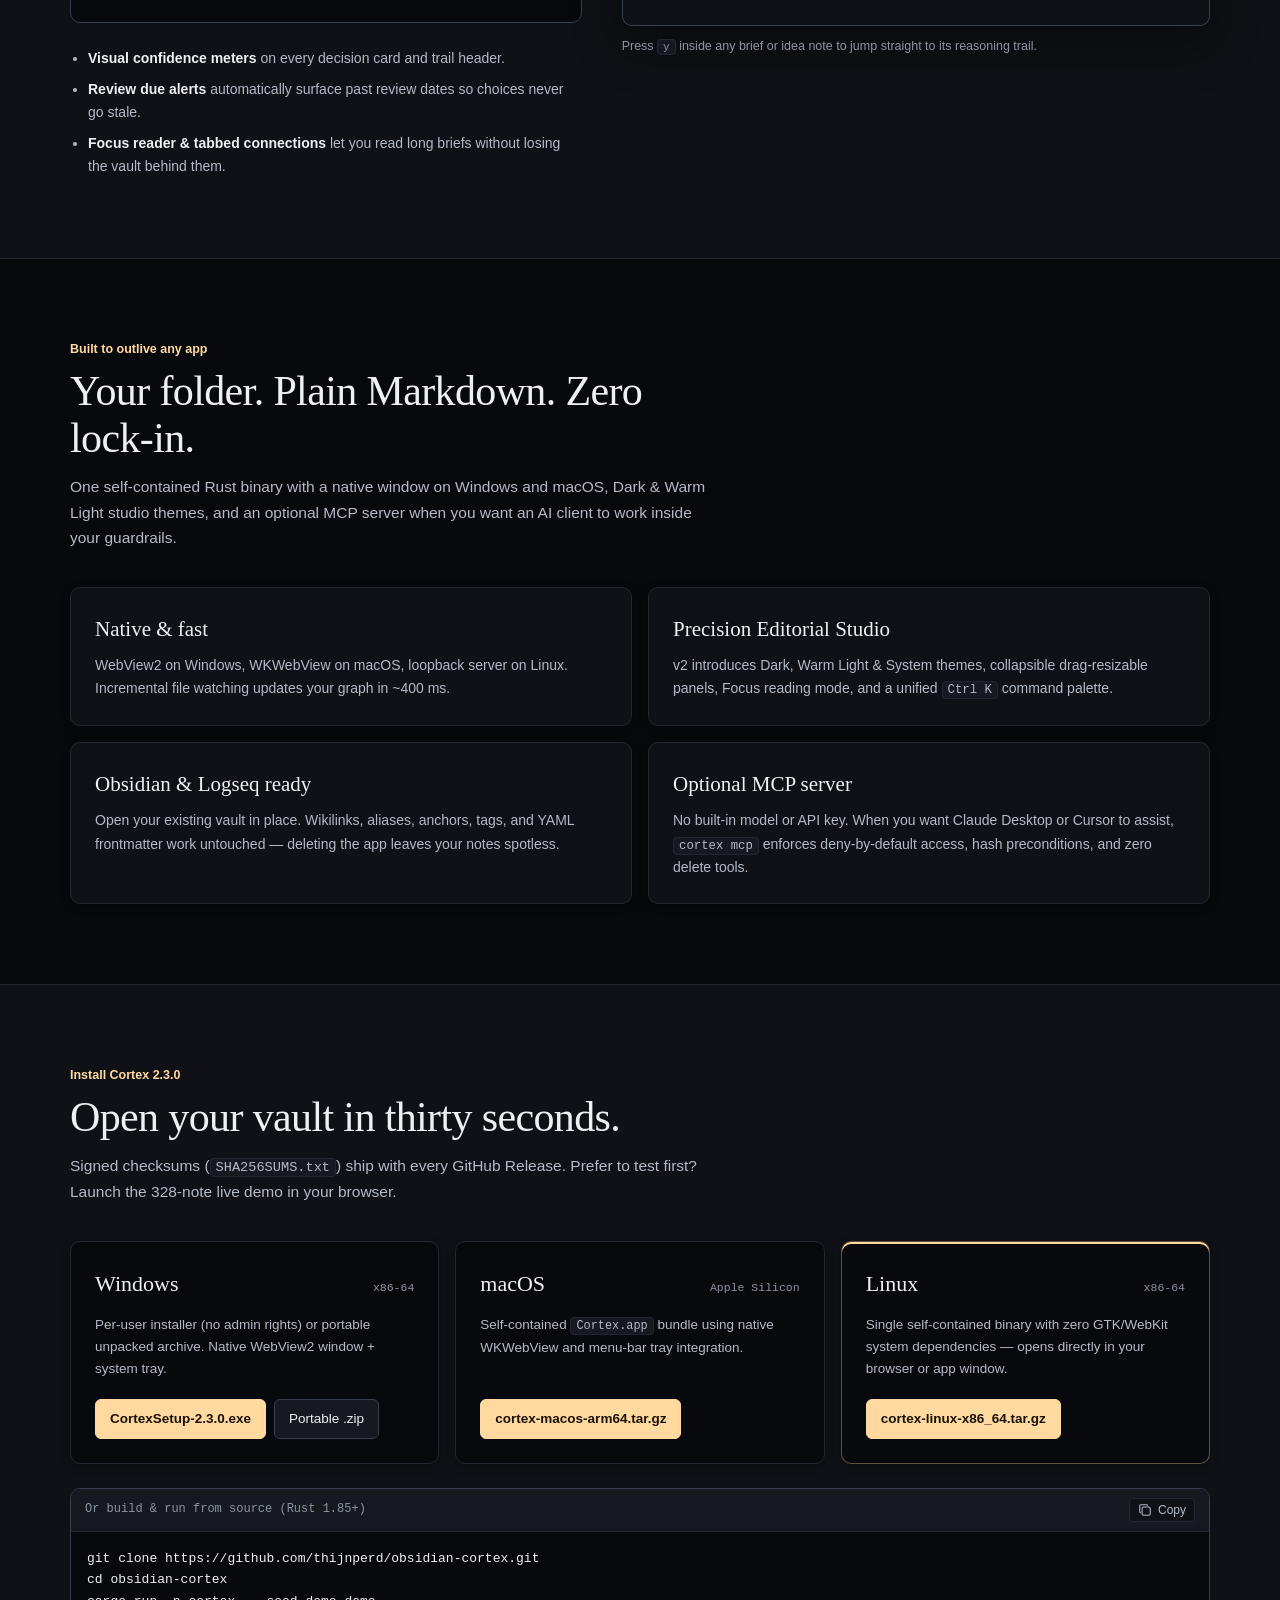
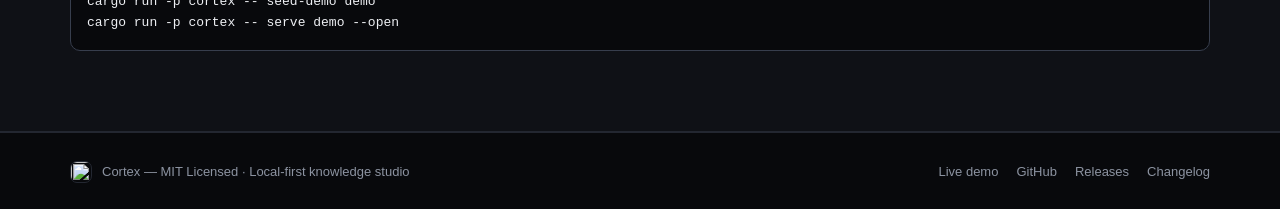
==== commit e818cef0: "Release Cortex 2.3.0: folder explorer in Notes, calmer toolbar and list" ====
--- a/site/index.html
+++ b/site/index.html
@@ -68,7 +68,7 @@
           </a>
           <a class="btn btn-lg" id="hero-download" href="#download">
             <svg class="icon" aria-hidden="true"><use href="#i-download"></use></svg>
-            <span id="hero-download-label">Download v2.2.1</span>
+            <span id="hero-download-label">Download v2.3.0</span>
           </a>
         </div>
 
@@ -270,7 +270,7 @@
     <section class="section section-alt" id="download" aria-labelledby="download-heading">
       <div class="container">
         <header class="section-head">
-          <p class="section-kicker">Install Cortex 2.2.1</p>
+          <p class="section-kicker">Install Cortex 2.3.0</p>
           <h2 class="section-title" id="download-heading">Open your vault in thirty seconds.</h2>
           <p class="section-sub">
             Signed checksums (<code>SHA256SUMS.txt</code>) ship with every GitHub Release. Prefer to test first? Launch the 328-note live demo in your browser.
@@ -285,7 +285,7 @@
             </div>
             <p>Per-user installer (no admin rights) or portable unpacked archive. Native WebView2 window + system tray.</p>
             <div class="download-links">
-              <a class="btn btn-primary" href="https://github.com/thijnperd/obsidian-cortex/releases/latest" target="_blank" rel="noopener">CortexSetup-2.2.1.exe</a>
+              <a class="btn btn-primary" href="https://github.com/thijnperd/obsidian-cortex/releases/latest" target="_blank" rel="noopener">CortexSetup-2.3.0.exe</a>
               <a class="btn" href="https://github.com/thijnperd/obsidian-cortex/releases/latest" target="_blank" rel="noopener">Portable .zip</a>
             </div>
           </article>
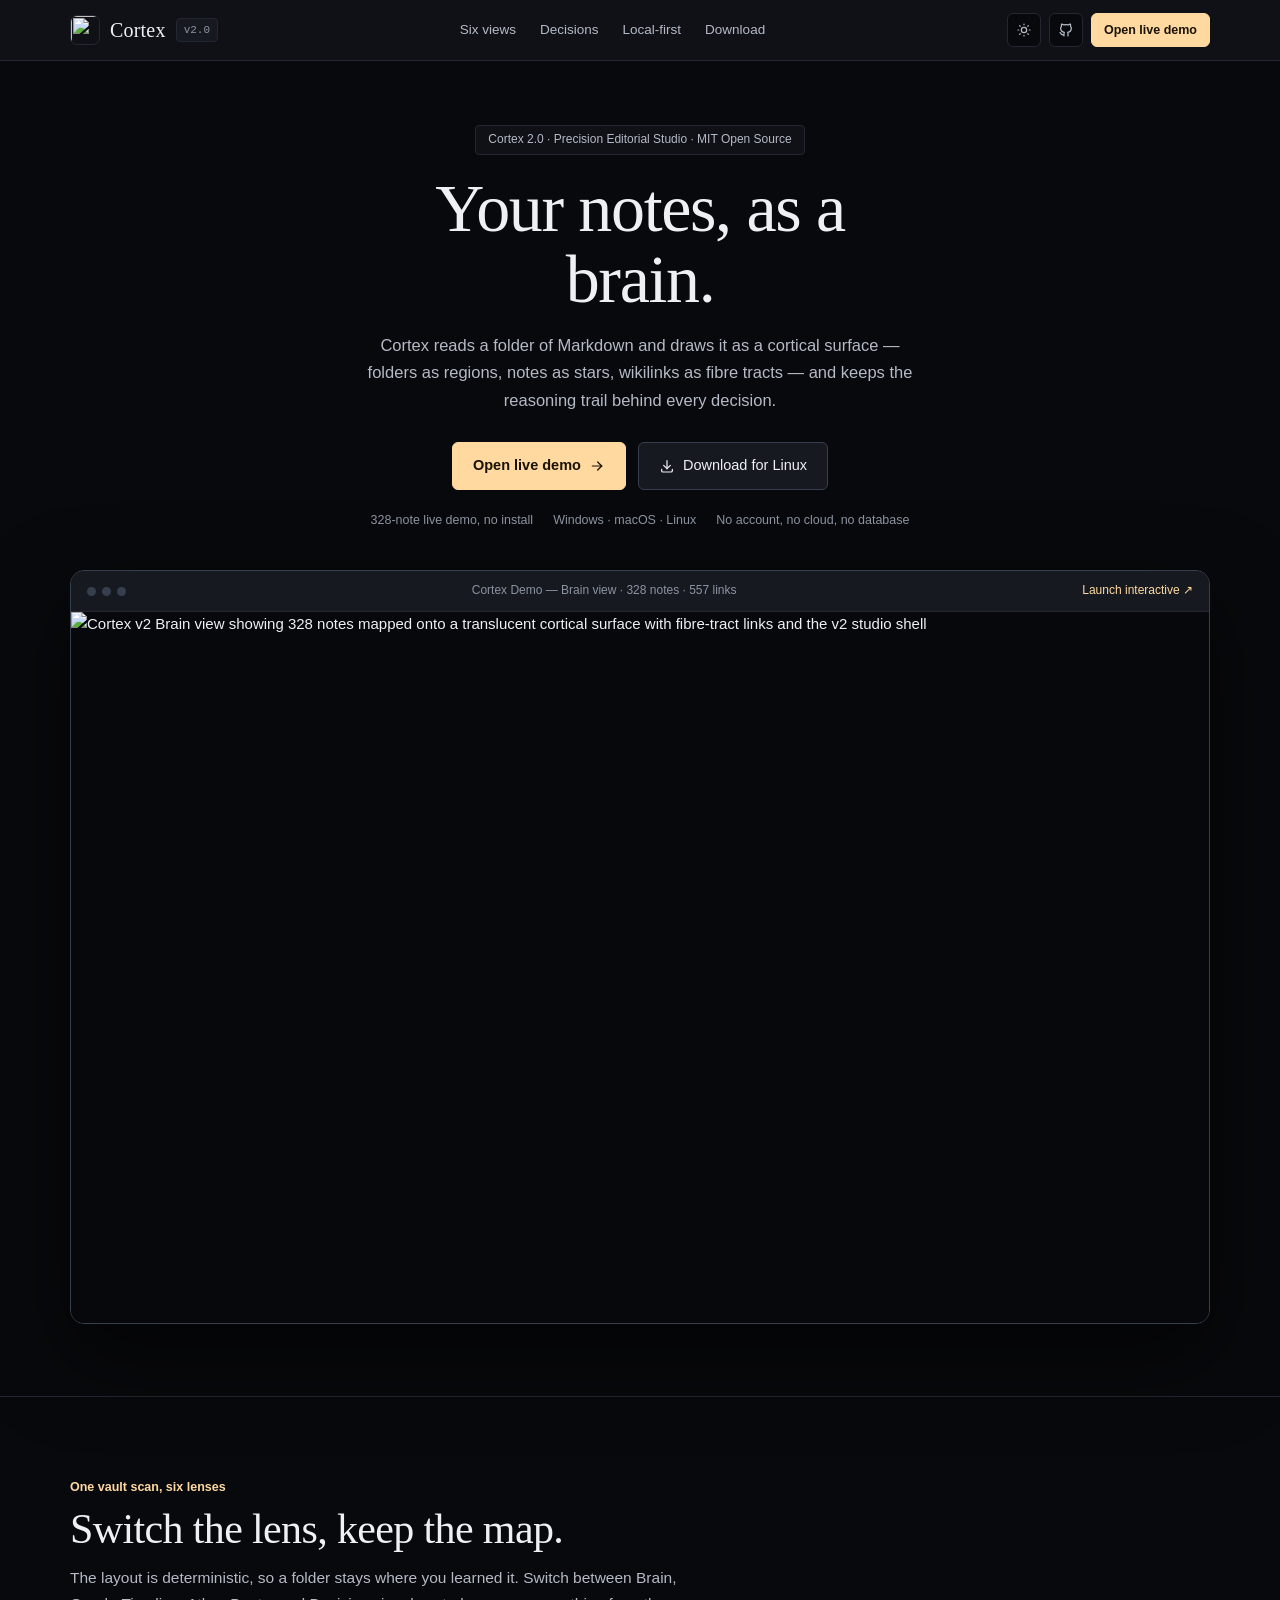
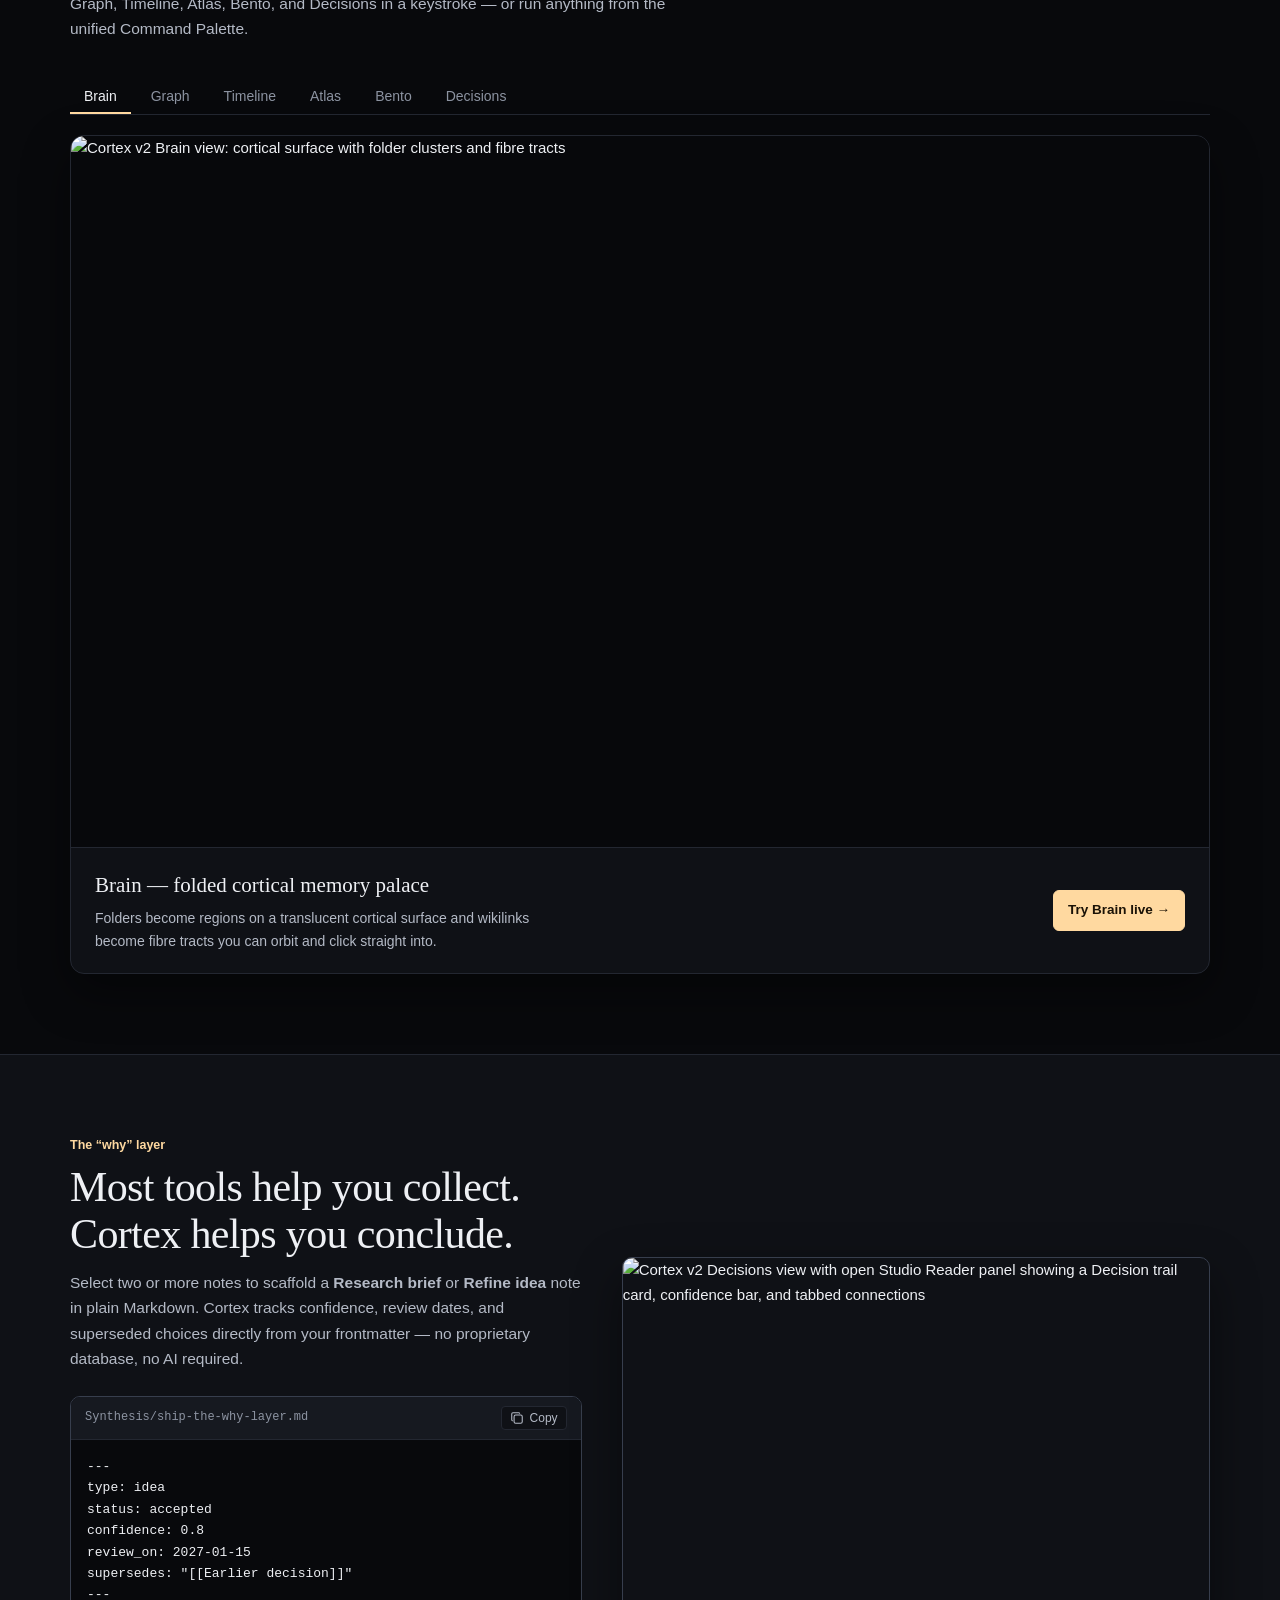
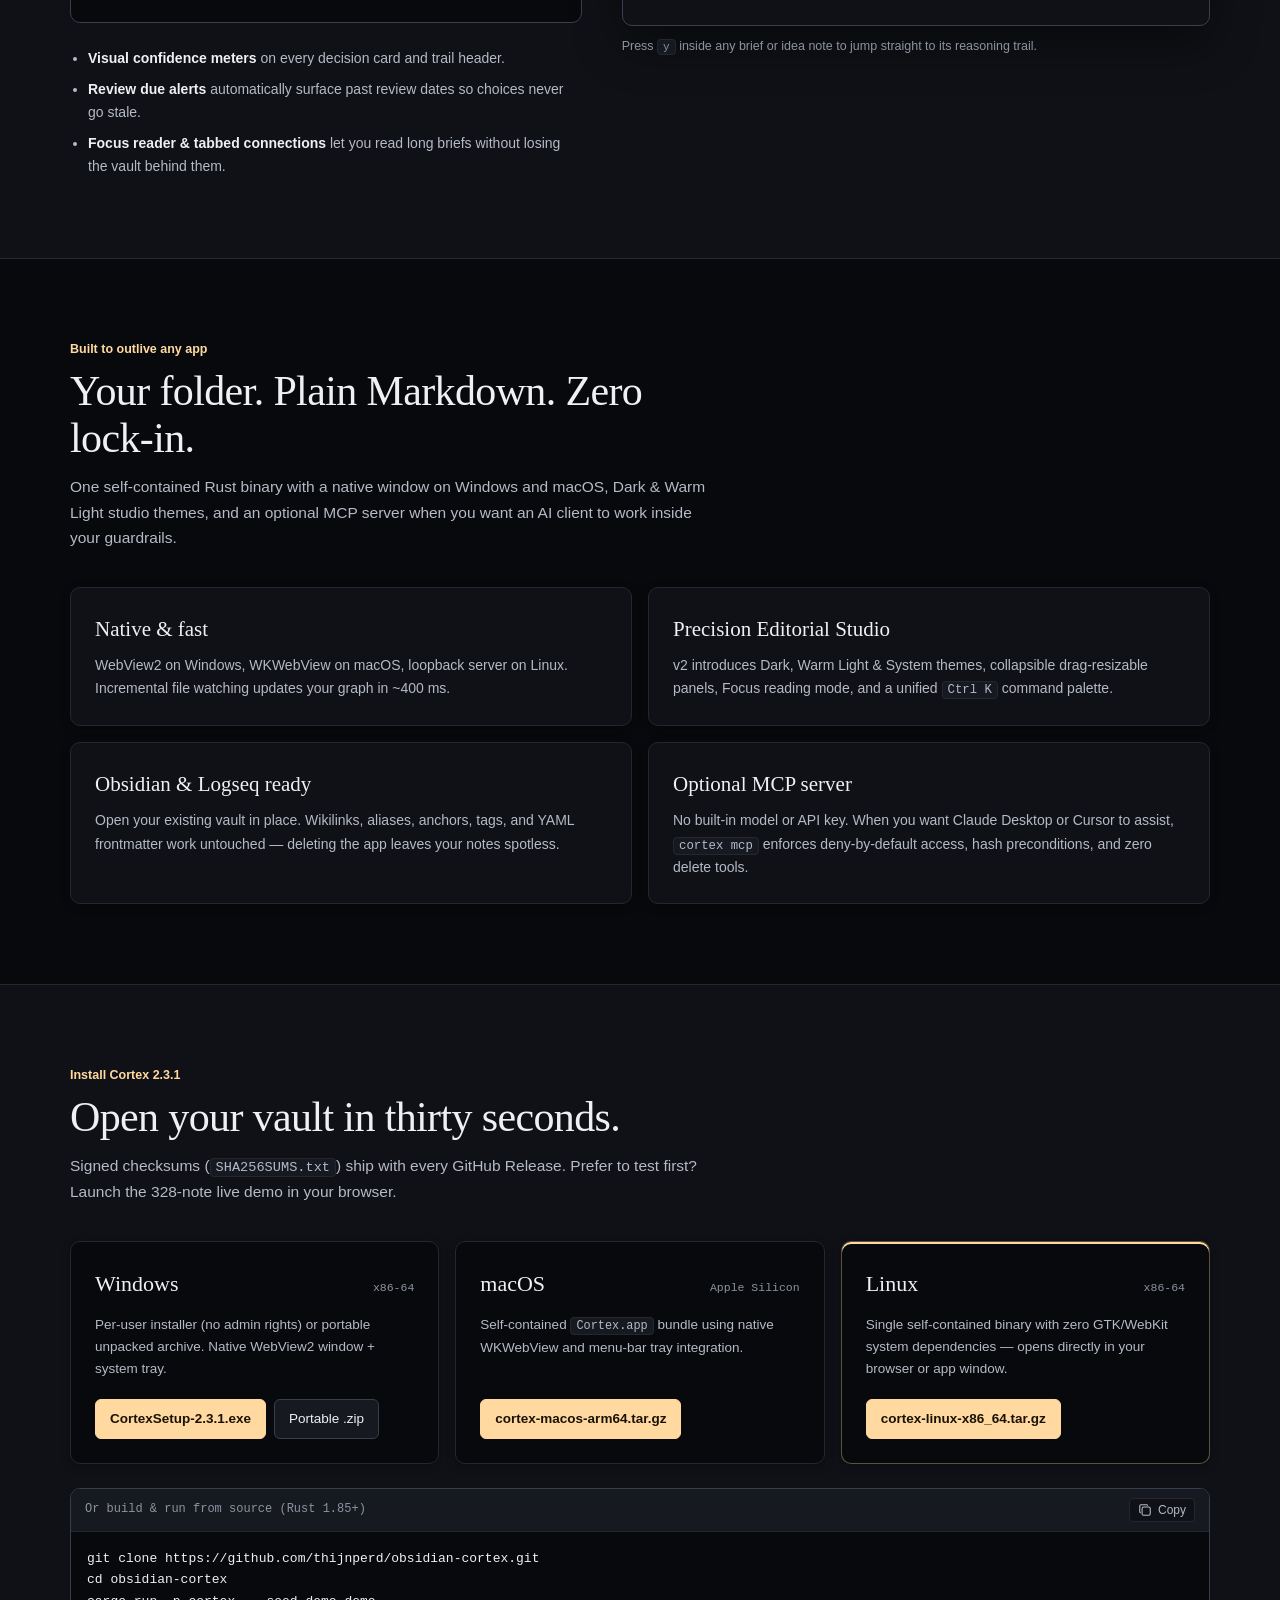
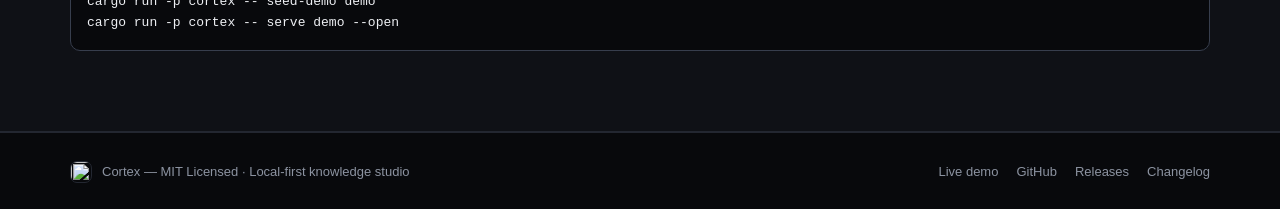
==== commit d9e1ff80: "Release Cortex 2.3.1: spread folder galaxies on a sphere at every vault size 🤖 Generated with Codebu" ====
--- a/site/index.html
+++ b/site/index.html
@@ -68,7 +68,7 @@
           </a>
           <a class="btn btn-lg" id="hero-download" href="#download">
             <svg class="icon" aria-hidden="true"><use href="#i-download"></use></svg>
-            <span id="hero-download-label">Download v2.3.0</span>
+            <span id="hero-download-label">Download v2.3.1</span>
           </a>
         </div>
 
@@ -270,7 +270,7 @@
     <section class="section section-alt" id="download" aria-labelledby="download-heading">
       <div class="container">
         <header class="section-head">
-          <p class="section-kicker">Install Cortex 2.3.0</p>
+          <p class="section-kicker">Install Cortex 2.3.1</p>
           <h2 class="section-title" id="download-heading">Open your vault in thirty seconds.</h2>
           <p class="section-sub">
             Signed checksums (<code>SHA256SUMS.txt</code>) ship with every GitHub Release. Prefer to test first? Launch the 328-note live demo in your browser.
@@ -285,7 +285,7 @@
             </div>
             <p>Per-user installer (no admin rights) or portable unpacked archive. Native WebView2 window + system tray.</p>
             <div class="download-links">
-              <a class="btn btn-primary" href="https://github.com/thijnperd/obsidian-cortex/releases/latest" target="_blank" rel="noopener">CortexSetup-2.3.0.exe</a>
+              <a class="btn btn-primary" href="https://github.com/thijnperd/obsidian-cortex/releases/latest" target="_blank" rel="noopener">CortexSetup-2.3.1.exe</a>
               <a class="btn" href="https://github.com/thijnperd/obsidian-cortex/releases/latest" target="_blank" rel="noopener">Portable .zip</a>
             </div>
           </article>
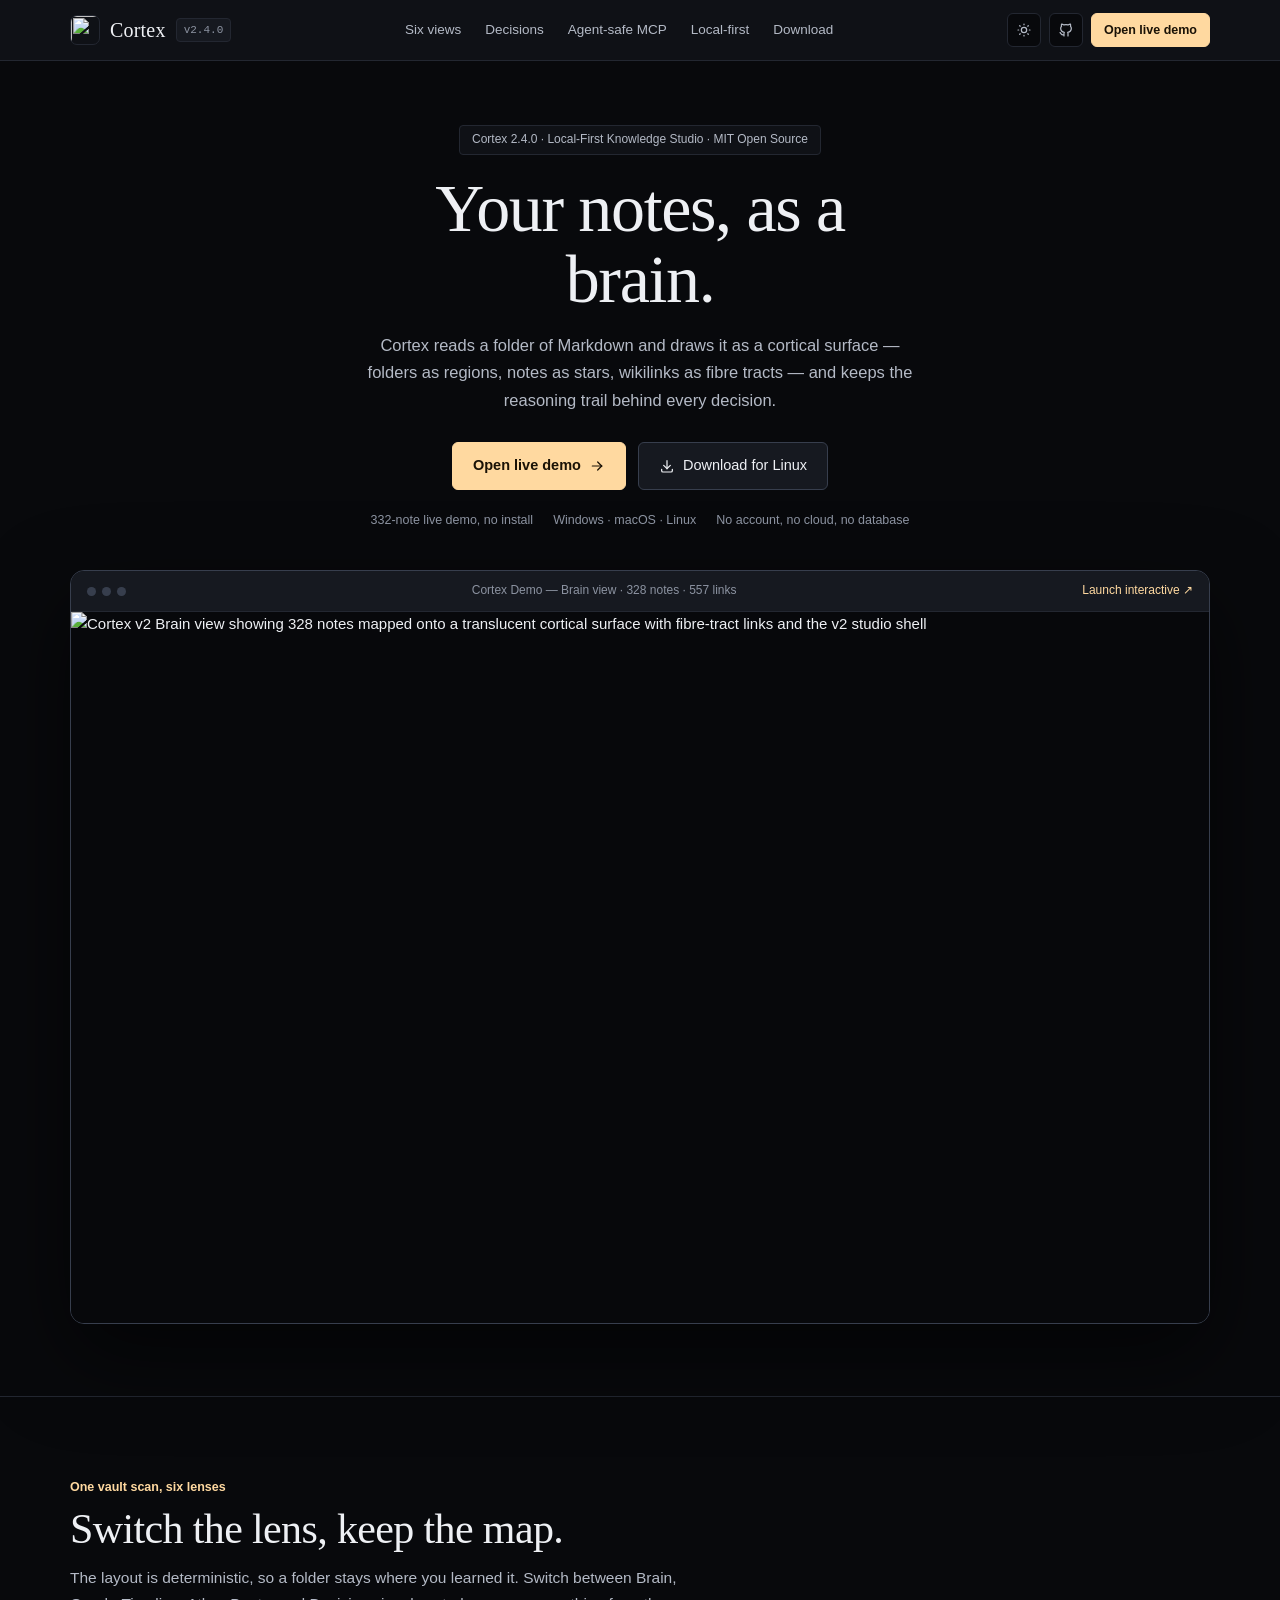
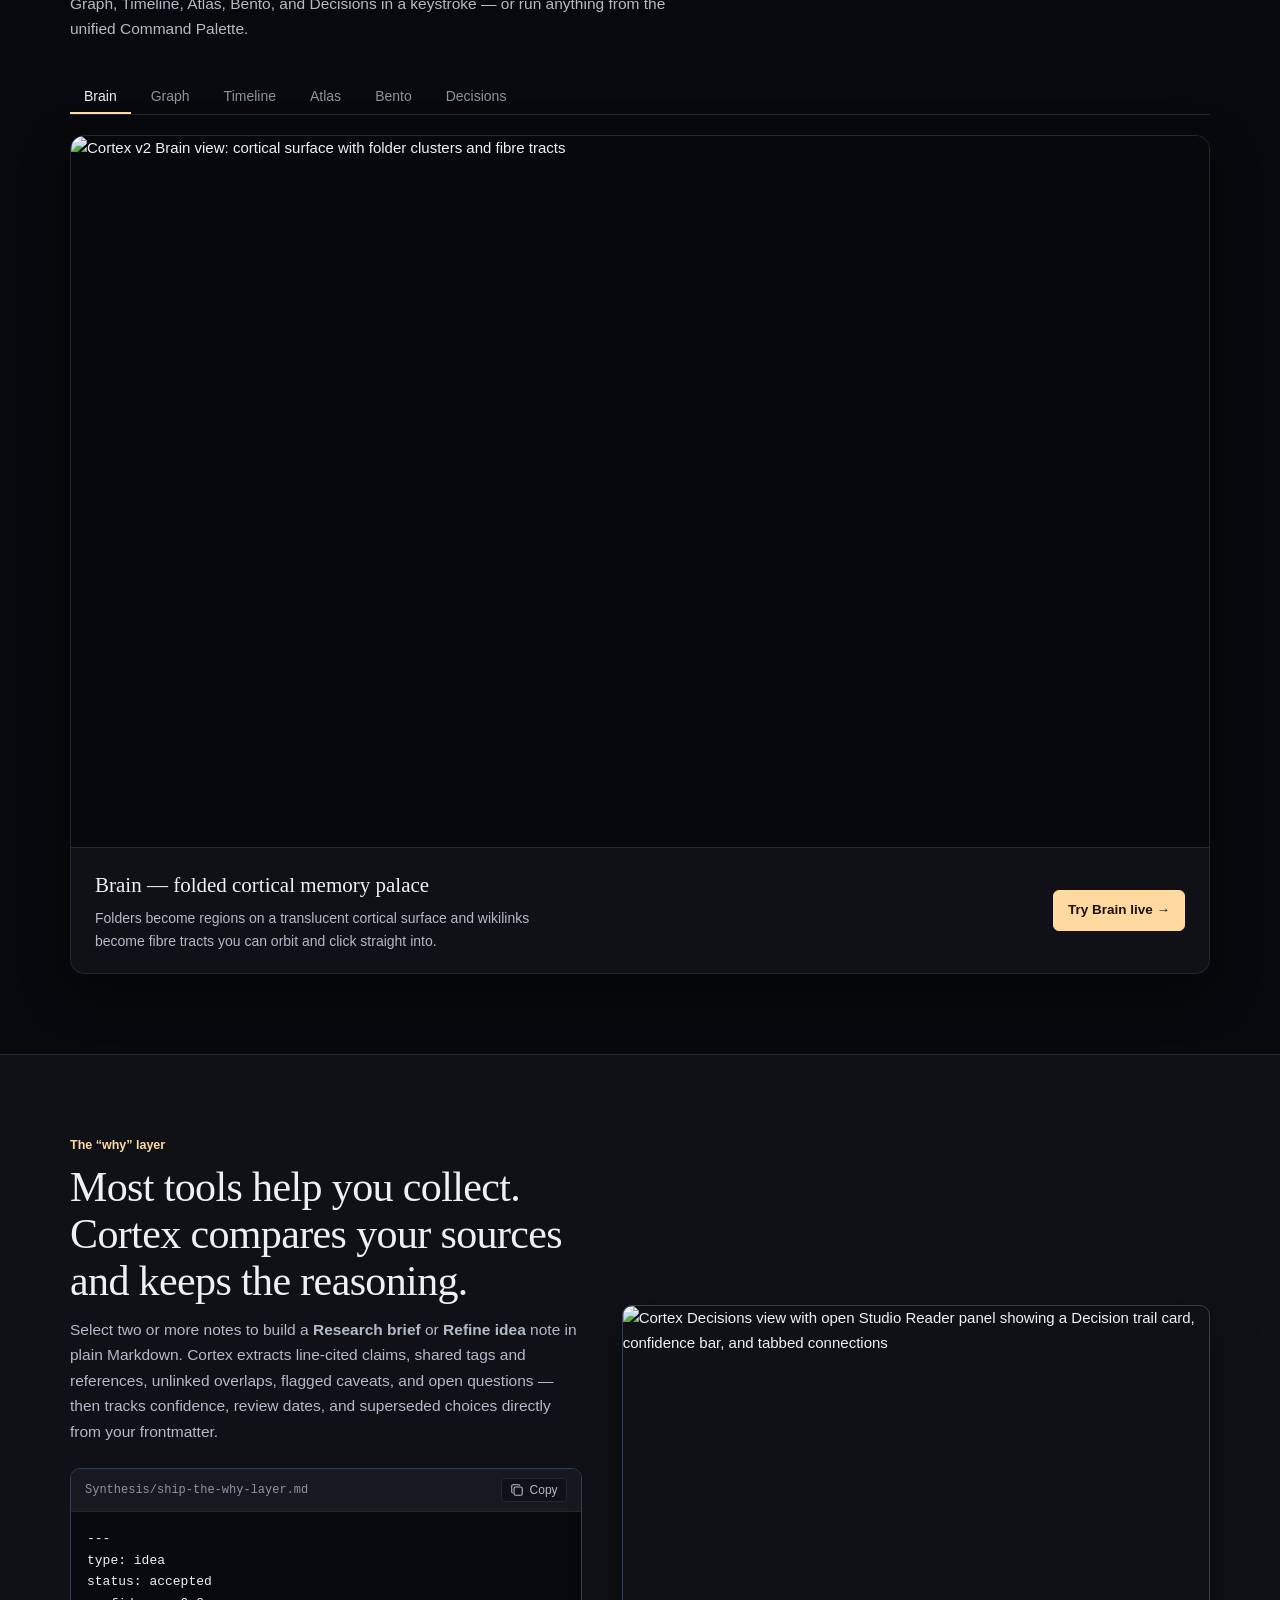
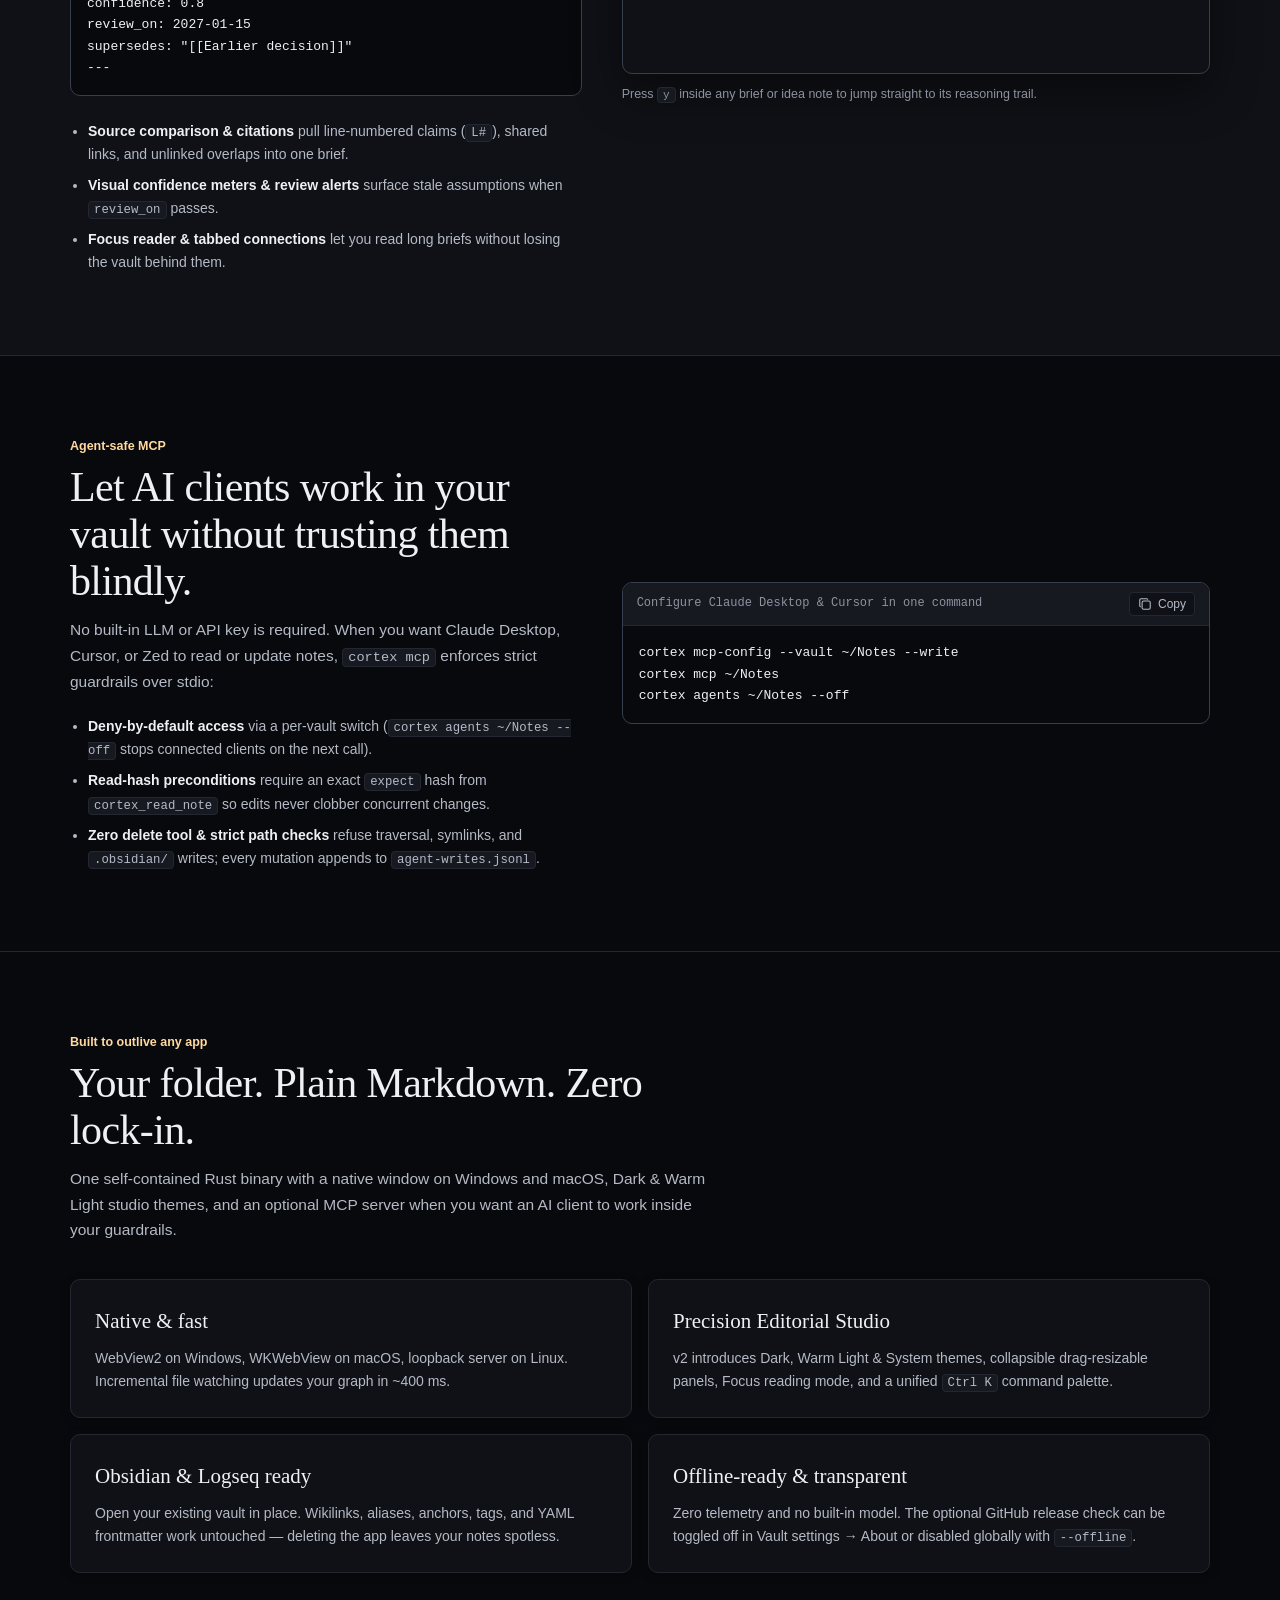
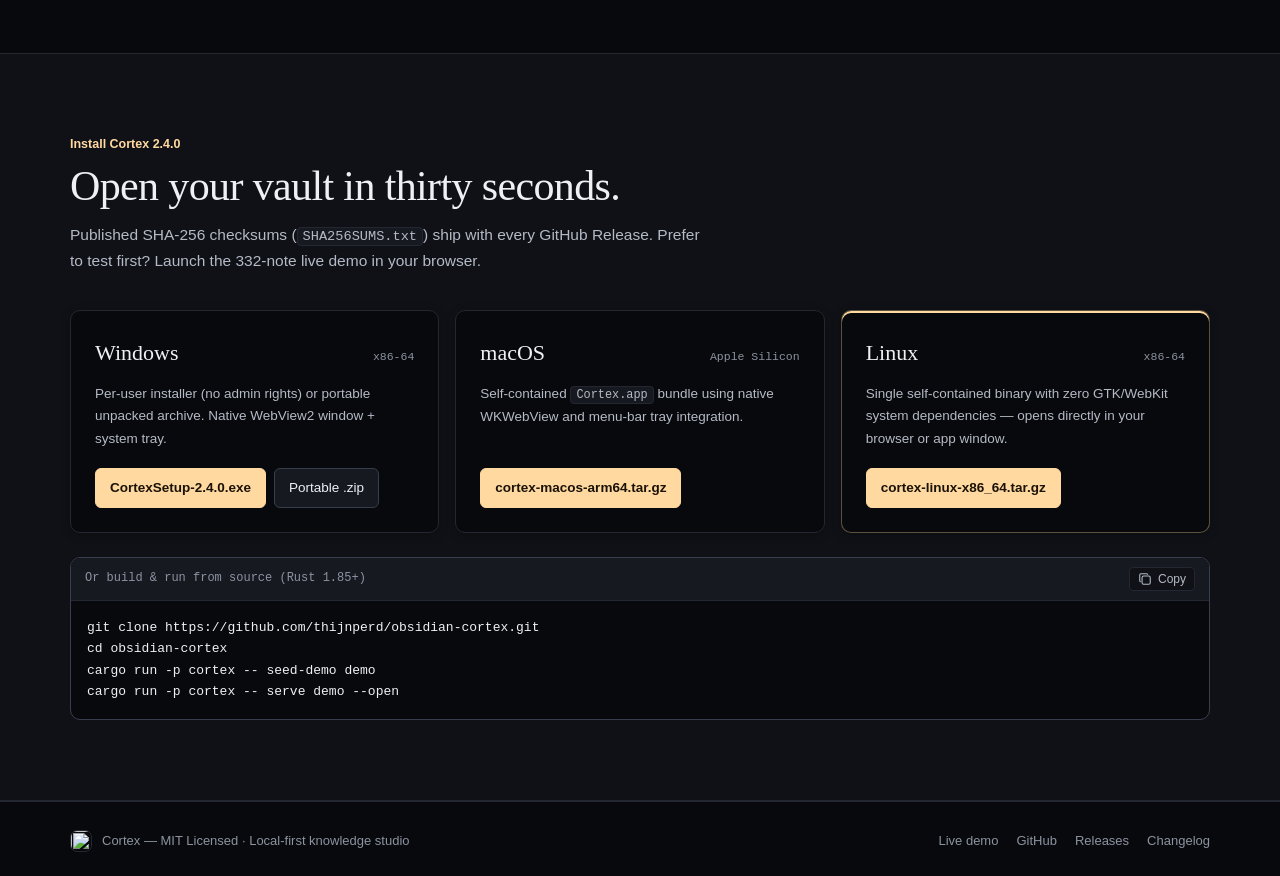
==== commit 8860075b: "Release Cortex 2.4.0: source comparison, offline mode, hygiene & CI smoke gate" ====
--- a/site/index.html
+++ b/site/index.html
@@ -5,7 +5,19 @@
   <meta name="viewport" content="width=device-width, initial-scale=1, viewport-fit=cover" />
   <meta name="color-scheme" content="dark" />
   <script src="./theme.js"></script>
-  <meta name="description" content="Cortex turns a folder of Markdown into a brain you can see — and keeps the reasoning trail behind every decision. Local-first desktop app in Rust + WebGL." />
+  <meta name="description" content="Cortex turns a folder of Markdown into a deterministic 3D brain you can see, compares your sources into decision trails, and exposes an agent-safe MCP server." />
+  <link rel="canonical" href="https://thijnperd.github.io/obsidian-cortex/" />
+  <meta property="og:type" content="website" />
+  <meta property="og:url" content="https://thijnperd.github.io/obsidian-cortex/" />
+  <meta property="og:title" content="Cortex — Your notes, as a brain." />
+  <meta property="og:description" content="Local-first Markdown studio in Rust + WebGL: deterministic brain and atlas maps, source-comparing decision trails, and deny-by-default MCP access." />
+  <meta property="og:image" content="https://thijnperd.github.io/obsidian-cortex/social-preview.jpg" />
+  <meta property="og:image:width" content="1280" />
+  <meta property="og:image:height" content="640" />
+  <meta name="twitter:card" content="summary_large_image" />
+  <meta name="twitter:title" content="Cortex — Your notes, as a brain." />
+  <meta name="twitter:description" content="Local-first Markdown studio in Rust + WebGL: deterministic brain and atlas maps, source-comparing decision trails, and deny-by-default MCP access." />
+  <meta name="twitter:image" content="https://thijnperd.github.io/obsidian-cortex/social-preview.jpg" />
   <title>Cortex — Your notes, as a brain.</title>
   <link rel="stylesheet" href="./styles.css" />
   <link rel="icon" href="./favicon.ico" sizes="32x32" />
@@ -29,12 +41,13 @@
       <a class="brand" href="./">
         <img src="./logo.svg" width="30" height="30" alt="" />
         <span class="brand-name">Cortex</span>
-        <span class="brand-version">v2.0</span>
+        <span class="brand-version">v2.4.0</span>
       </a>
 
       <nav class="site-nav" aria-label="Primary">
         <a href="#views">Six views</a>
         <a href="#decisions">Decisions</a>
+        <a href="#mcp">Agent-safe MCP</a>
         <a href="#local-first">Local-first</a>
         <a href="#download">Download</a>
       </nav>
@@ -55,7 +68,7 @@
   <main>
     <section class="hero">
       <div class="container hero-inner">
-        <p class="hero-kicker">Cortex 2.0 · Precision Editorial Studio · MIT Open Source</p>
+        <p class="hero-kicker">Cortex 2.4.0 · Local-First Knowledge Studio · MIT Open Source</p>
         <h1 class="hero-title">Your notes, as a brain.</h1>
         <p class="hero-sub">
           Cortex reads a folder of Markdown and draws it as a cortical surface — folders as regions, notes as stars, wikilinks as fibre tracts — and keeps the reasoning trail behind every decision.
@@ -68,12 +81,12 @@
           </a>
           <a class="btn btn-lg" id="hero-download" href="#download">
             <svg class="icon" aria-hidden="true"><use href="#i-download"></use></svg>
-            <span id="hero-download-label">Download v2.3.1</span>
+            <span id="hero-download-label">Download v2.4.0</span>
           </a>
         </div>
 
         <p class="hero-meta">
-          <span>328-note live demo, no install</span>
+          <span>332-note live demo, no install</span>
           <span>Windows · macOS · Linux</span>
           <span>No account, no cloud, no database</span>
         </p>
@@ -199,20 +212,20 @@
         <div class="split-grid">
           <div class="split-copy">
             <p class="section-kicker">The “why” layer</p>
-            <h2 class="section-title" id="decisions-heading">Most tools help you collect. Cortex helps you conclude.</h2>
+            <h2 class="section-title" id="decisions-heading">Most tools help you collect. Cortex compares your sources and keeps the reasoning.</h2>
             <p class="section-sub">
-              Select two or more notes to scaffold a <strong>Research brief</strong> or <strong>Refine idea</strong> note in plain Markdown. Cortex tracks confidence, review dates, and superseded choices directly from your frontmatter — no proprietary database, no AI required.
+              Select two or more notes to build a <strong>Research brief</strong> or <strong>Refine idea</strong> note in plain Markdown. Cortex extracts line-cited claims, shared tags and references, unlinked overlaps, flagged caveats, and open questions — then tracks confidence, review dates, and superseded choices directly from your frontmatter.
             </p>
 
             <div class="code-card">
               <div class="code-card-head">
-                <span>Synthesis/ship-the-why-layer.md</span>
+                <span id="frontmatter-caption">Synthesis/ship-the-why-layer.md</span>
                 <button class="copy-btn" type="button" data-copy-target="frontmatter-code" aria-label="Copy frontmatter example">
                   <svg class="icon" aria-hidden="true"><use href="#i-copy"></use></svg>
                   <span>Copy</span>
                 </button>
               </div>
-              <pre><code id="frontmatter-code">---
+              <pre role="region" aria-labelledby="frontmatter-caption" tabindex="0"><code id="frontmatter-code">---
 type: idea
 status: accepted
 confidence: 0.8
@@ -222,16 +235,48 @@
             </div>
 
             <ul class="feature-list">
-              <li><strong>Visual confidence meters</strong> on every decision card and trail header.</li>
-              <li><strong>Review due alerts</strong> automatically surface past review dates so choices never go stale.</li>
+              <li><strong>Source comparison &amp; citations</strong> pull line-numbered claims (<code>L#</code>), shared links, and unlinked overlaps into one brief.</li>
+              <li><strong>Visual confidence meters &amp; review alerts</strong> surface stale assumptions when <code>review_on</code> passes.</li>
               <li><strong>Focus reader &amp; tabbed connections</strong> let you read long briefs without losing the vault behind them.</li>
             </ul>
           </div>
 
           <figure class="split-media">
-            <img src="./screenshots/decision-trail.jpg" width="1440" height="900" loading="lazy" alt="Cortex v2 Decisions view with open Studio Reader panel showing a Decision trail card, confidence bar, and tabbed connections" />
+            <img src="./screenshots/decision-trail.jpg" width="1440" height="900" loading="lazy" alt="Cortex Decisions view with open Studio Reader panel showing a Decision trail card, confidence bar, and tabbed connections" />
             <figcaption>Press <code>y</code> inside any brief or idea note to jump straight to its reasoning trail.</figcaption>
           </figure>
+        </div>
+      </div>
+    </section>
+
+    <section class="section section-divided" id="mcp" aria-labelledby="mcp-heading">
+      <div class="container">
+        <div class="split-grid">
+          <div class="split-copy">
+            <p class="section-kicker">Agent-safe MCP</p>
+            <h2 class="section-title" id="mcp-heading">Let AI clients work in your vault without trusting them blindly.</h2>
+            <p class="section-sub">
+              No built-in LLM or API key is required. When you want Claude Desktop, Cursor, or Zed to read or update notes, <code>cortex mcp</code> enforces strict guardrails over stdio:
+            </p>
+            <ul class="feature-list">
+              <li><strong>Deny-by-default access</strong> via a per-vault switch (<code>cortex agents ~/Notes --off</code> stops connected clients on the next call).</li>
+              <li><strong>Read-hash preconditions</strong> require an exact <code>expect</code> hash from <code>cortex_read_note</code> so edits never clobber concurrent changes.</li>
+              <li><strong>Zero delete tool &amp; strict path checks</strong> refuse traversal, symlinks, and <code>.obsidian/</code> writes; every mutation appends to <code>agent-writes.jsonl</code>.</li>
+            </ul>
+          </div>
+
+          <div class="code-card">
+            <div class="code-card-head">
+              <span id="mcp-code-caption">Configure Claude Desktop &amp; Cursor in one command</span>
+              <button class="copy-btn" type="button" data-copy-target="mcp-code" aria-label="Copy MCP setup command">
+                <svg class="icon" aria-hidden="true"><use href="#i-copy"></use></svg>
+                <span>Copy</span>
+              </button>
+            </div>
+            <pre role="region" aria-labelledby="mcp-code-caption" tabindex="0"><code id="mcp-code">cortex mcp-config --vault ~/Notes --write
+cortex mcp ~/Notes
+cortex agents ~/Notes --off</code></pre>
+          </div>
         </div>
       </div>
     </section>
@@ -260,8 +305,8 @@
             <p>Open your existing vault in place. Wikilinks, aliases, anchors, tags, and YAML frontmatter work untouched — deleting the app leaves your notes spotless.</p>
           </article>
           <article class="pillar">
-            <h3>Optional MCP server</h3>
-            <p>No built-in model or API key. When you want Claude Desktop or Cursor to assist, <code>cortex mcp</code> enforces deny-by-default access, hash preconditions, and zero delete tools.</p>
+            <h3>Offline-ready &amp; transparent</h3>
+            <p>Zero telemetry and no built-in model. The optional GitHub release check can be toggled off in Vault settings → About or disabled globally with <code>--offline</code>.</p>
           </article>
         </div>
       </div>
@@ -270,10 +315,10 @@
     <section class="section section-alt" id="download" aria-labelledby="download-heading">
       <div class="container">
         <header class="section-head">
-          <p class="section-kicker">Install Cortex 2.3.1</p>
+          <p class="section-kicker">Install Cortex 2.4.0</p>
           <h2 class="section-title" id="download-heading">Open your vault in thirty seconds.</h2>
           <p class="section-sub">
-            Signed checksums (<code>SHA256SUMS.txt</code>) ship with every GitHub Release. Prefer to test first? Launch the 328-note live demo in your browser.
+            Published SHA-256 checksums (<code>SHA256SUMS.txt</code>) ship with every GitHub Release. Prefer to test first? Launch the 332-note live demo in your browser.
           </p>
         </header>
 
@@ -285,7 +330,7 @@
             </div>
             <p>Per-user installer (no admin rights) or portable unpacked archive. Native WebView2 window + system tray.</p>
             <div class="download-links">
-              <a class="btn btn-primary" href="https://github.com/thijnperd/obsidian-cortex/releases/latest" target="_blank" rel="noopener">CortexSetup-2.3.1.exe</a>
+              <a class="btn btn-primary" href="https://github.com/thijnperd/obsidian-cortex/releases/latest" target="_blank" rel="noopener">CortexSetup-2.4.0.exe</a>
               <a class="btn" href="https://github.com/thijnperd/obsidian-cortex/releases/latest" target="_blank" rel="noopener">Portable .zip</a>
             </div>
           </article>
@@ -315,13 +360,13 @@
 
         <div class="code-card source-card">
           <div class="code-card-head">
-            <span>Or build &amp; run from source (Rust 1.85+)</span>
+            <span id="source-code-caption">Or build &amp; run from source (Rust 1.85+)</span>
             <button class="copy-btn" type="button" data-copy-target="source-code" aria-label="Copy source build commands">
               <svg class="icon" aria-hidden="true"><use href="#i-copy"></use></svg>
               <span>Copy</span>
             </button>
           </div>
-          <pre><code id="source-code">git clone https://github.com/thijnperd/obsidian-cortex.git
+          <pre role="region" aria-labelledby="source-code-caption" tabindex="0"><code id="source-code">git clone https://github.com/thijnperd/obsidian-cortex.git
 cd obsidian-cortex
 cargo run -p cortex -- seed-demo demo
 cargo run -p cortex -- serve demo --open</code></pre>
--- a/site/styles.css
+++ b/site/styles.css
@@ -352,6 +352,7 @@
 
 /* ---------- sections ---------- */
 .section { padding: 80px 0; }
+.section-divided { border-bottom: 1px solid var(--line); }
 .section-alt {
   background: var(--surface);
   border-top: 1px solid var(--line);
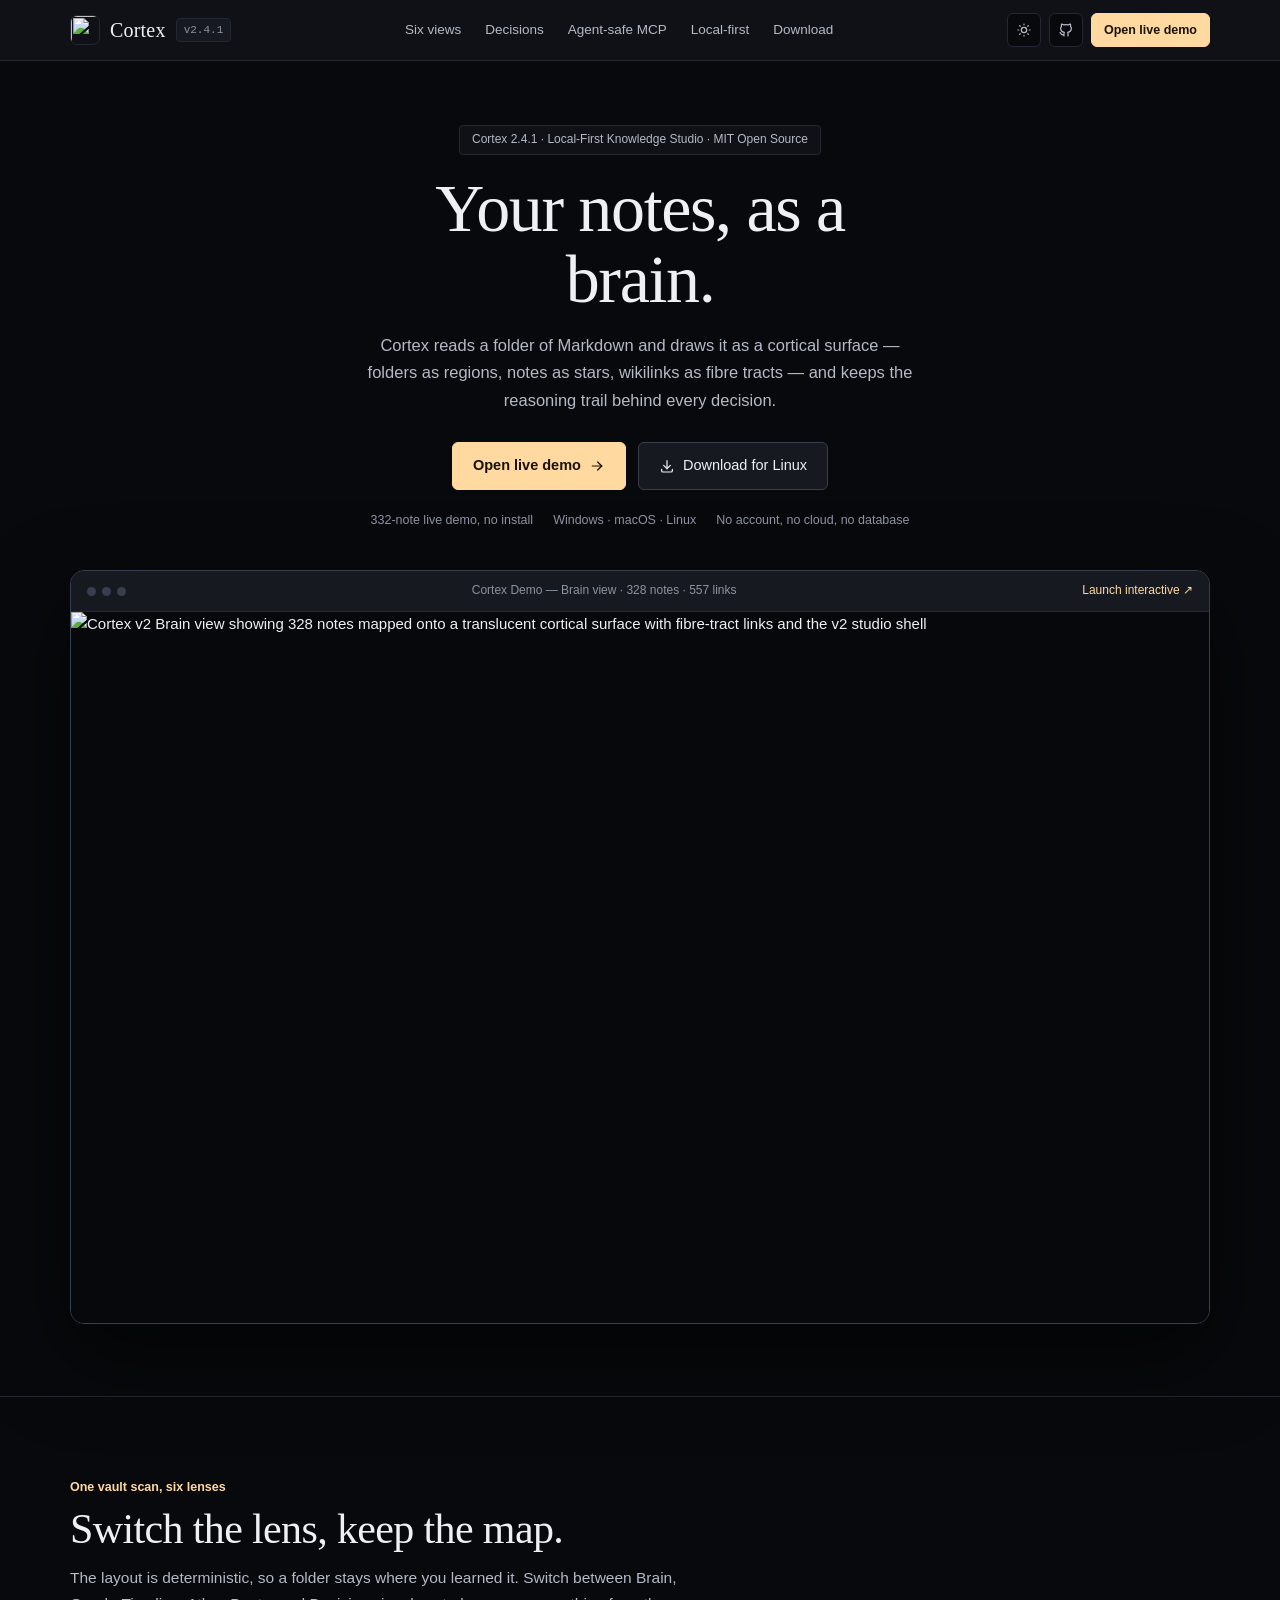
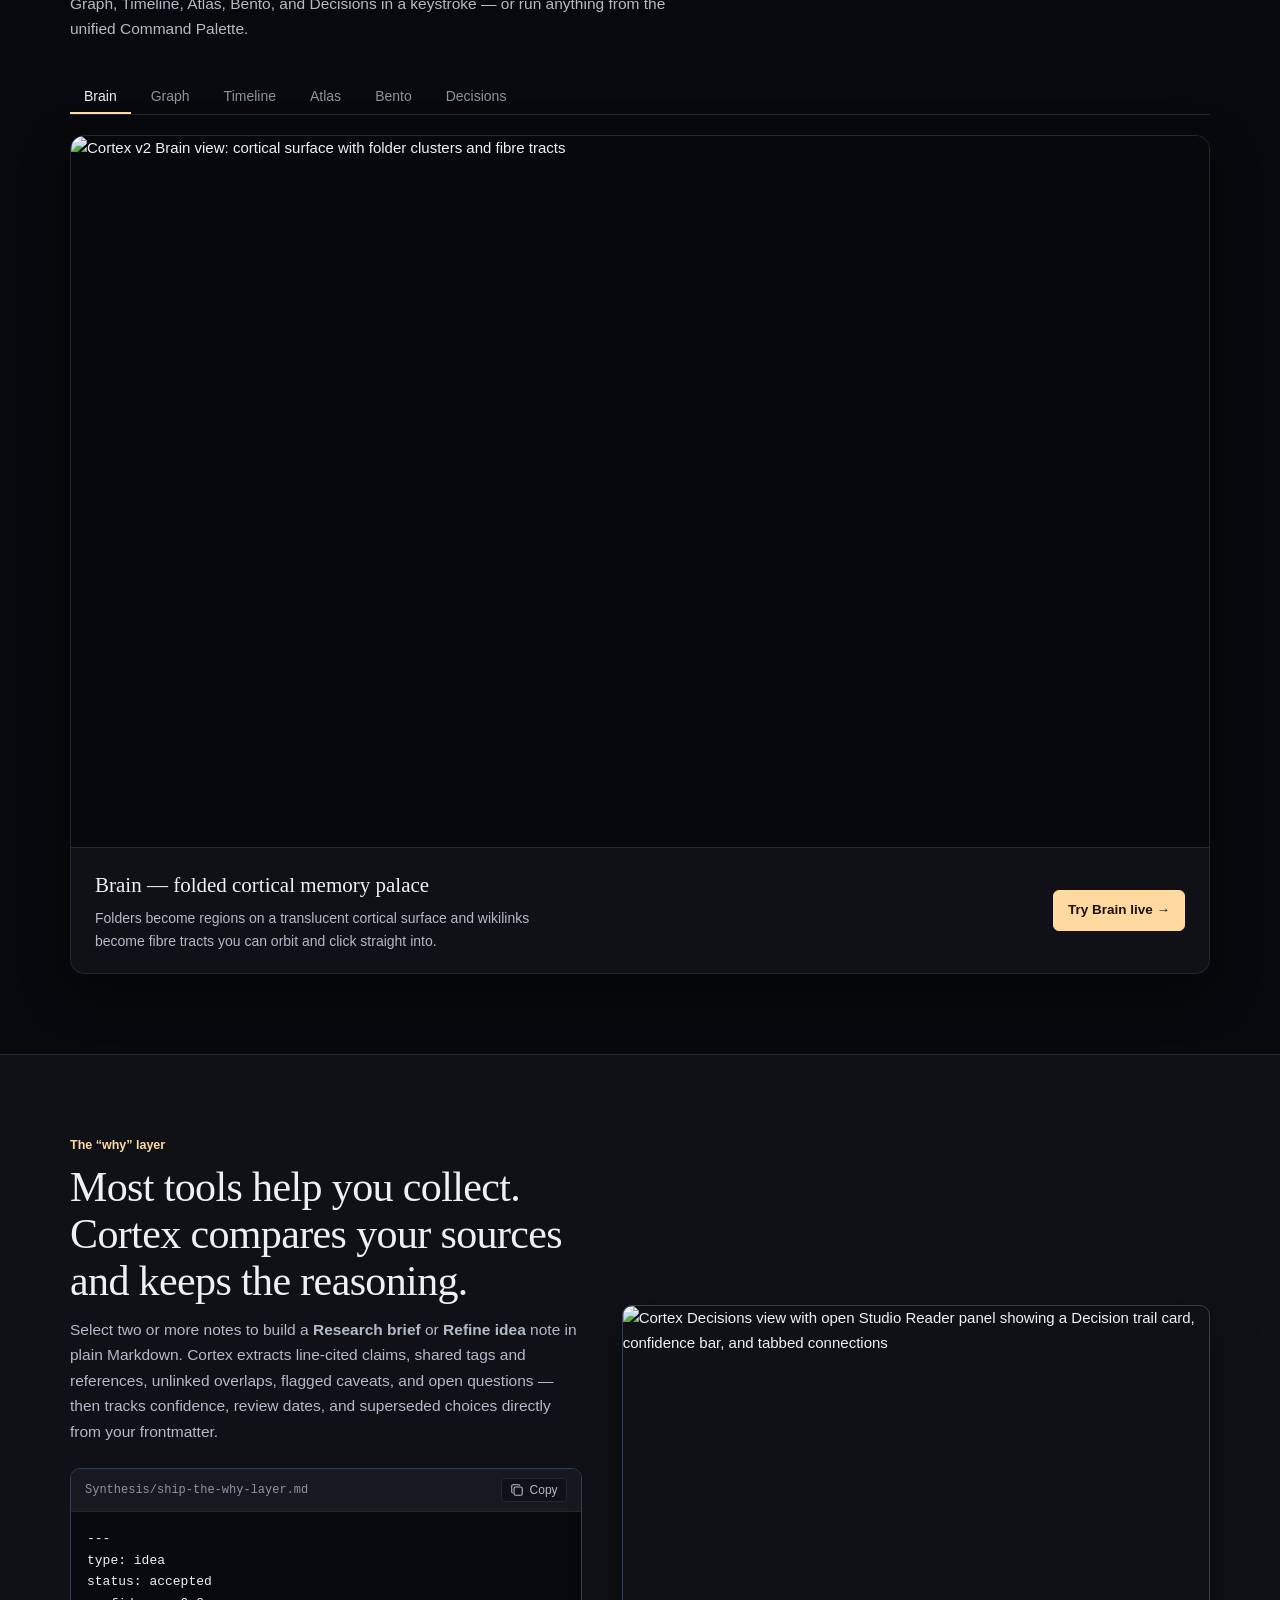
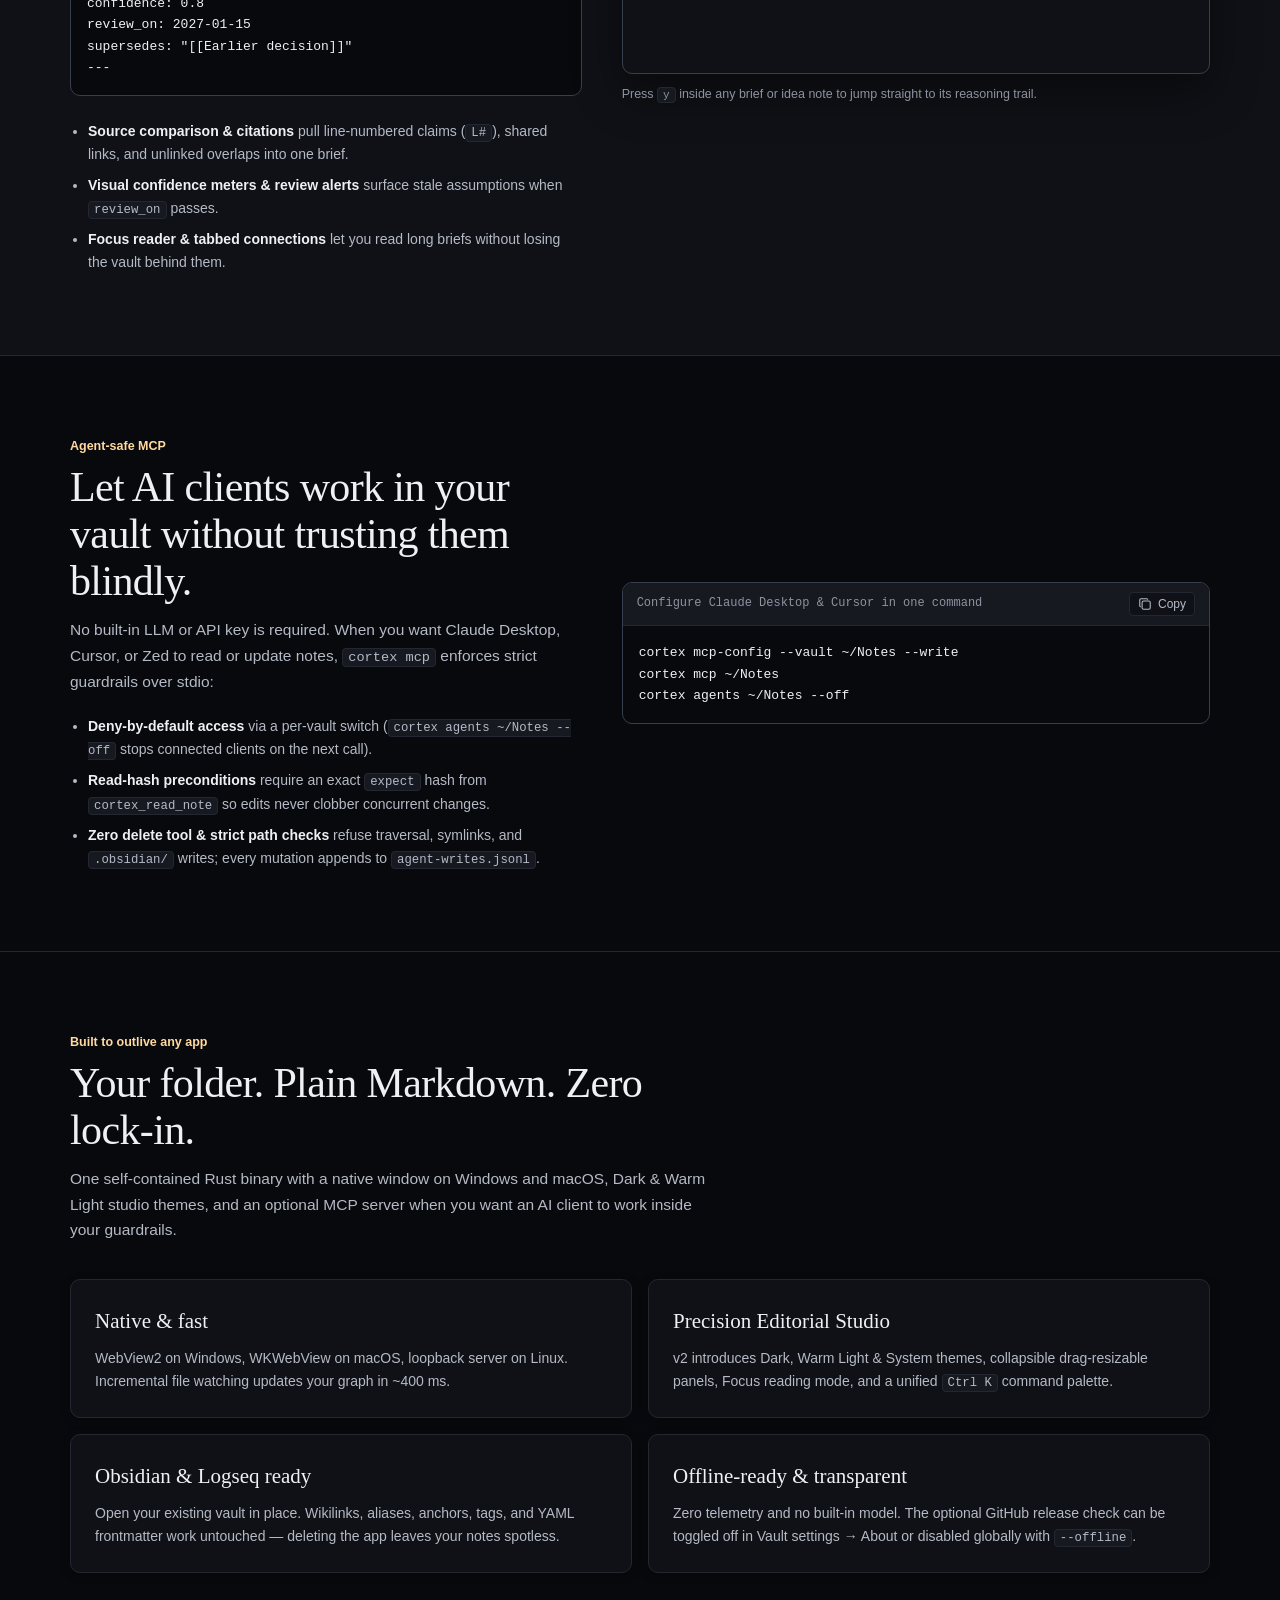
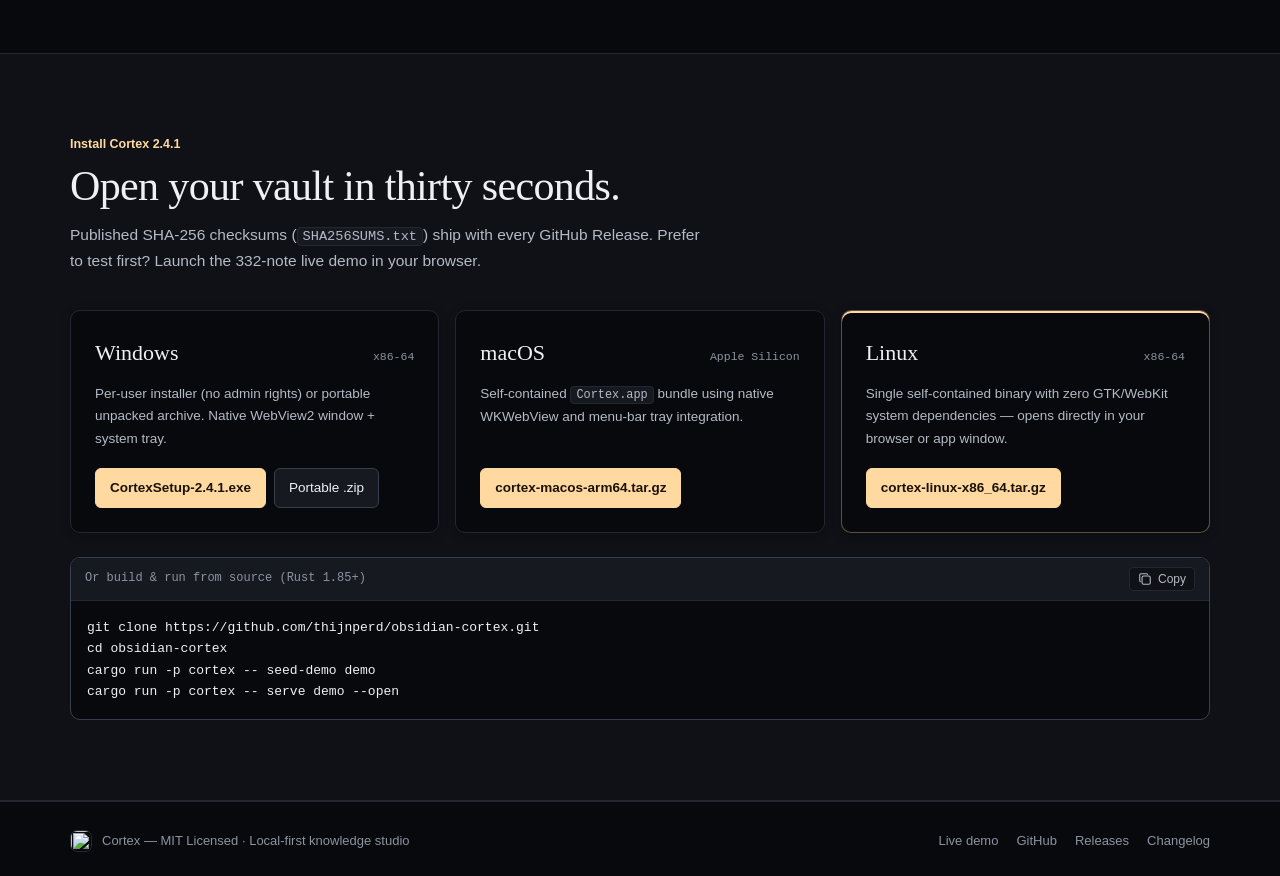
==== commit 981191a8: "Release Cortex 2.4.1: simplified iOS web UI and Obsidian-style Live Preview editor" ====
--- a/site/index.html
+++ b/site/index.html
@@ -41,7 +41,7 @@
       <a class="brand" href="./">
         <img src="./logo.svg" width="30" height="30" alt="" />
         <span class="brand-name">Cortex</span>
-        <span class="brand-version">v2.4.0</span>
+        <span class="brand-version">v2.4.1</span>
       </a>
 
       <nav class="site-nav" aria-label="Primary">
@@ -68,7 +68,7 @@
   <main>
     <section class="hero">
       <div class="container hero-inner">
-        <p class="hero-kicker">Cortex 2.4.0 · Local-First Knowledge Studio · MIT Open Source</p>
+        <p class="hero-kicker">Cortex 2.4.1 · Local-First Knowledge Studio · MIT Open Source</p>
         <h1 class="hero-title">Your notes, as a brain.</h1>
         <p class="hero-sub">
           Cortex reads a folder of Markdown and draws it as a cortical surface — folders as regions, notes as stars, wikilinks as fibre tracts — and keeps the reasoning trail behind every decision.
@@ -81,7 +81,7 @@
           </a>
           <a class="btn btn-lg" id="hero-download" href="#download">
             <svg class="icon" aria-hidden="true"><use href="#i-download"></use></svg>
-            <span id="hero-download-label">Download v2.4.0</span>
+            <span id="hero-download-label">Download v2.4.1</span>
           </a>
         </div>
 
@@ -315,7 +315,7 @@
     <section class="section section-alt" id="download" aria-labelledby="download-heading">
       <div class="container">
         <header class="section-head">
-          <p class="section-kicker">Install Cortex 2.4.0</p>
+          <p class="section-kicker">Install Cortex 2.4.1</p>
           <h2 class="section-title" id="download-heading">Open your vault in thirty seconds.</h2>
           <p class="section-sub">
             Published SHA-256 checksums (<code>SHA256SUMS.txt</code>) ship with every GitHub Release. Prefer to test first? Launch the 332-note live demo in your browser.
@@ -330,7 +330,7 @@
             </div>
             <p>Per-user installer (no admin rights) or portable unpacked archive. Native WebView2 window + system tray.</p>
             <div class="download-links">
-              <a class="btn btn-primary" href="https://github.com/thijnperd/obsidian-cortex/releases/latest" target="_blank" rel="noopener">CortexSetup-2.4.0.exe</a>
+              <a class="btn btn-primary" href="https://github.com/thijnperd/obsidian-cortex/releases/latest" target="_blank" rel="noopener">CortexSetup-2.4.1.exe</a>
               <a class="btn" href="https://github.com/thijnperd/obsidian-cortex/releases/latest" target="_blank" rel="noopener">Portable .zip</a>
             </div>
           </article>
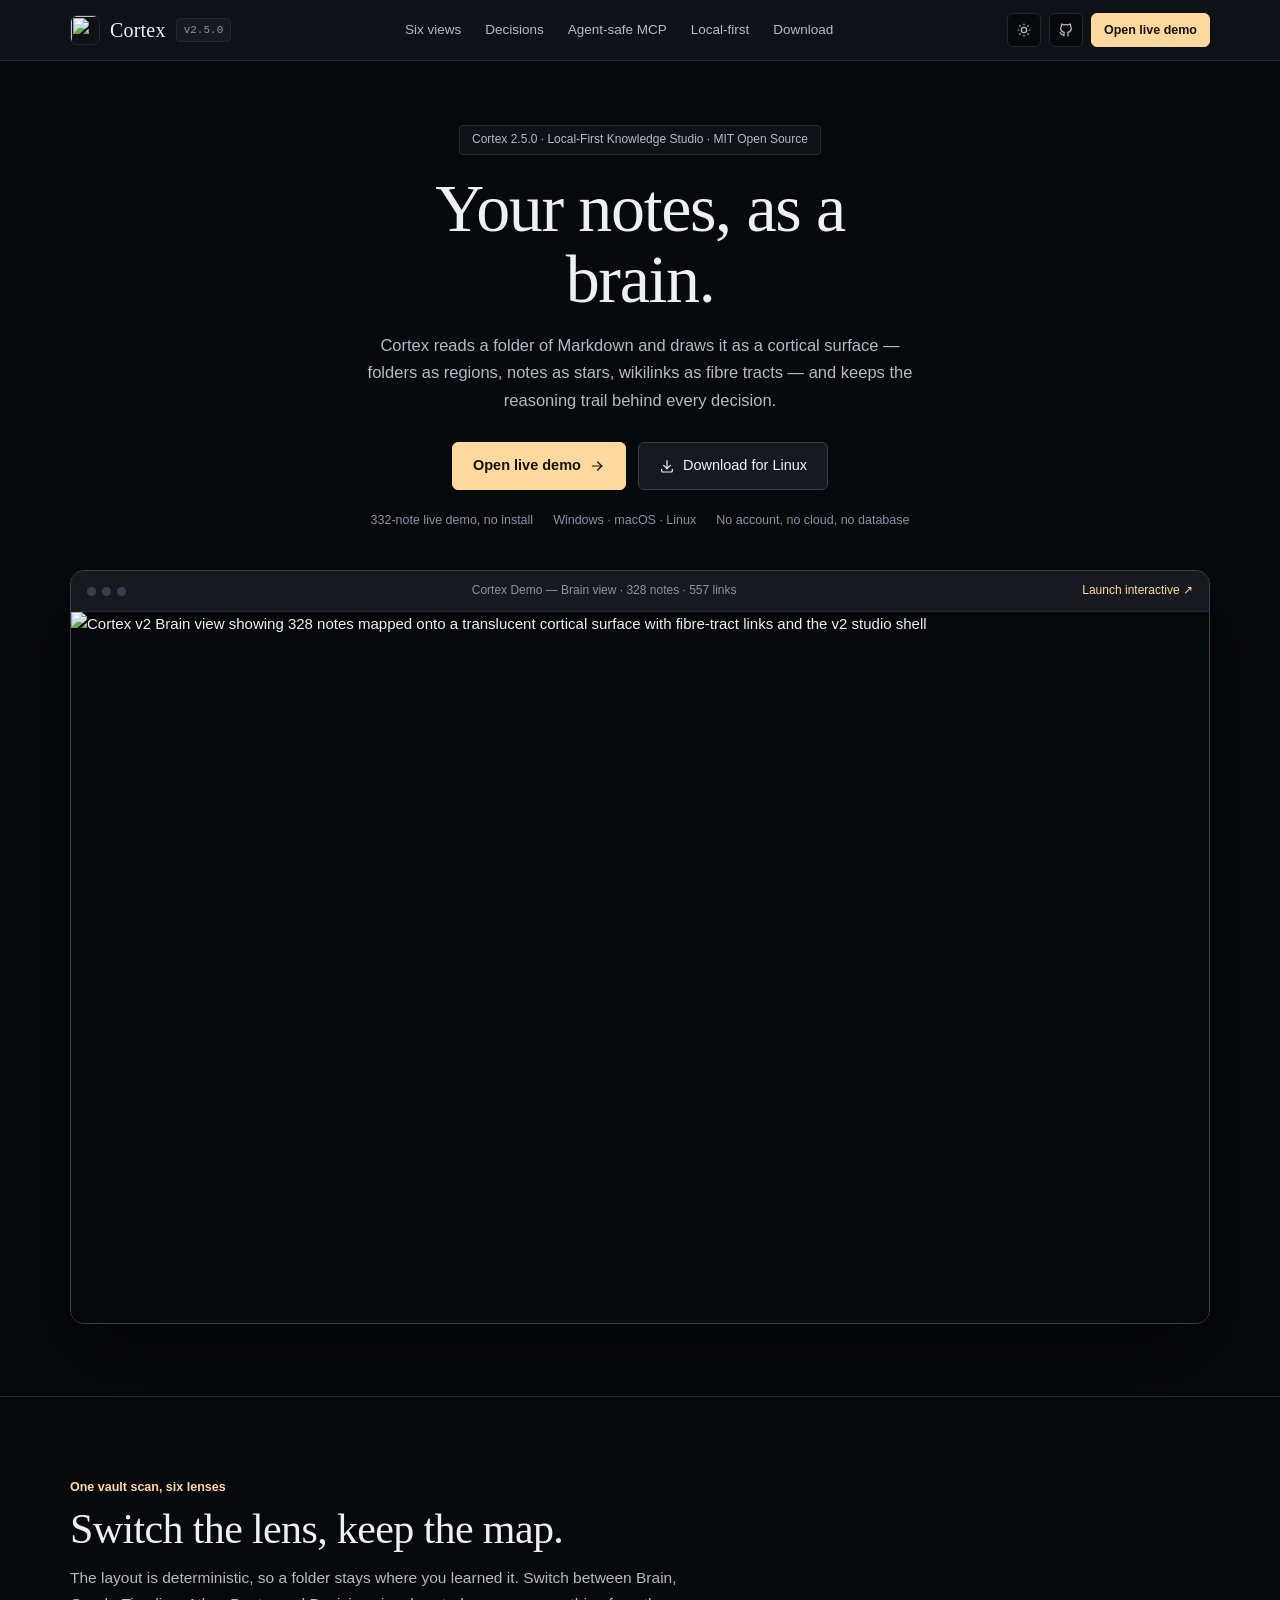
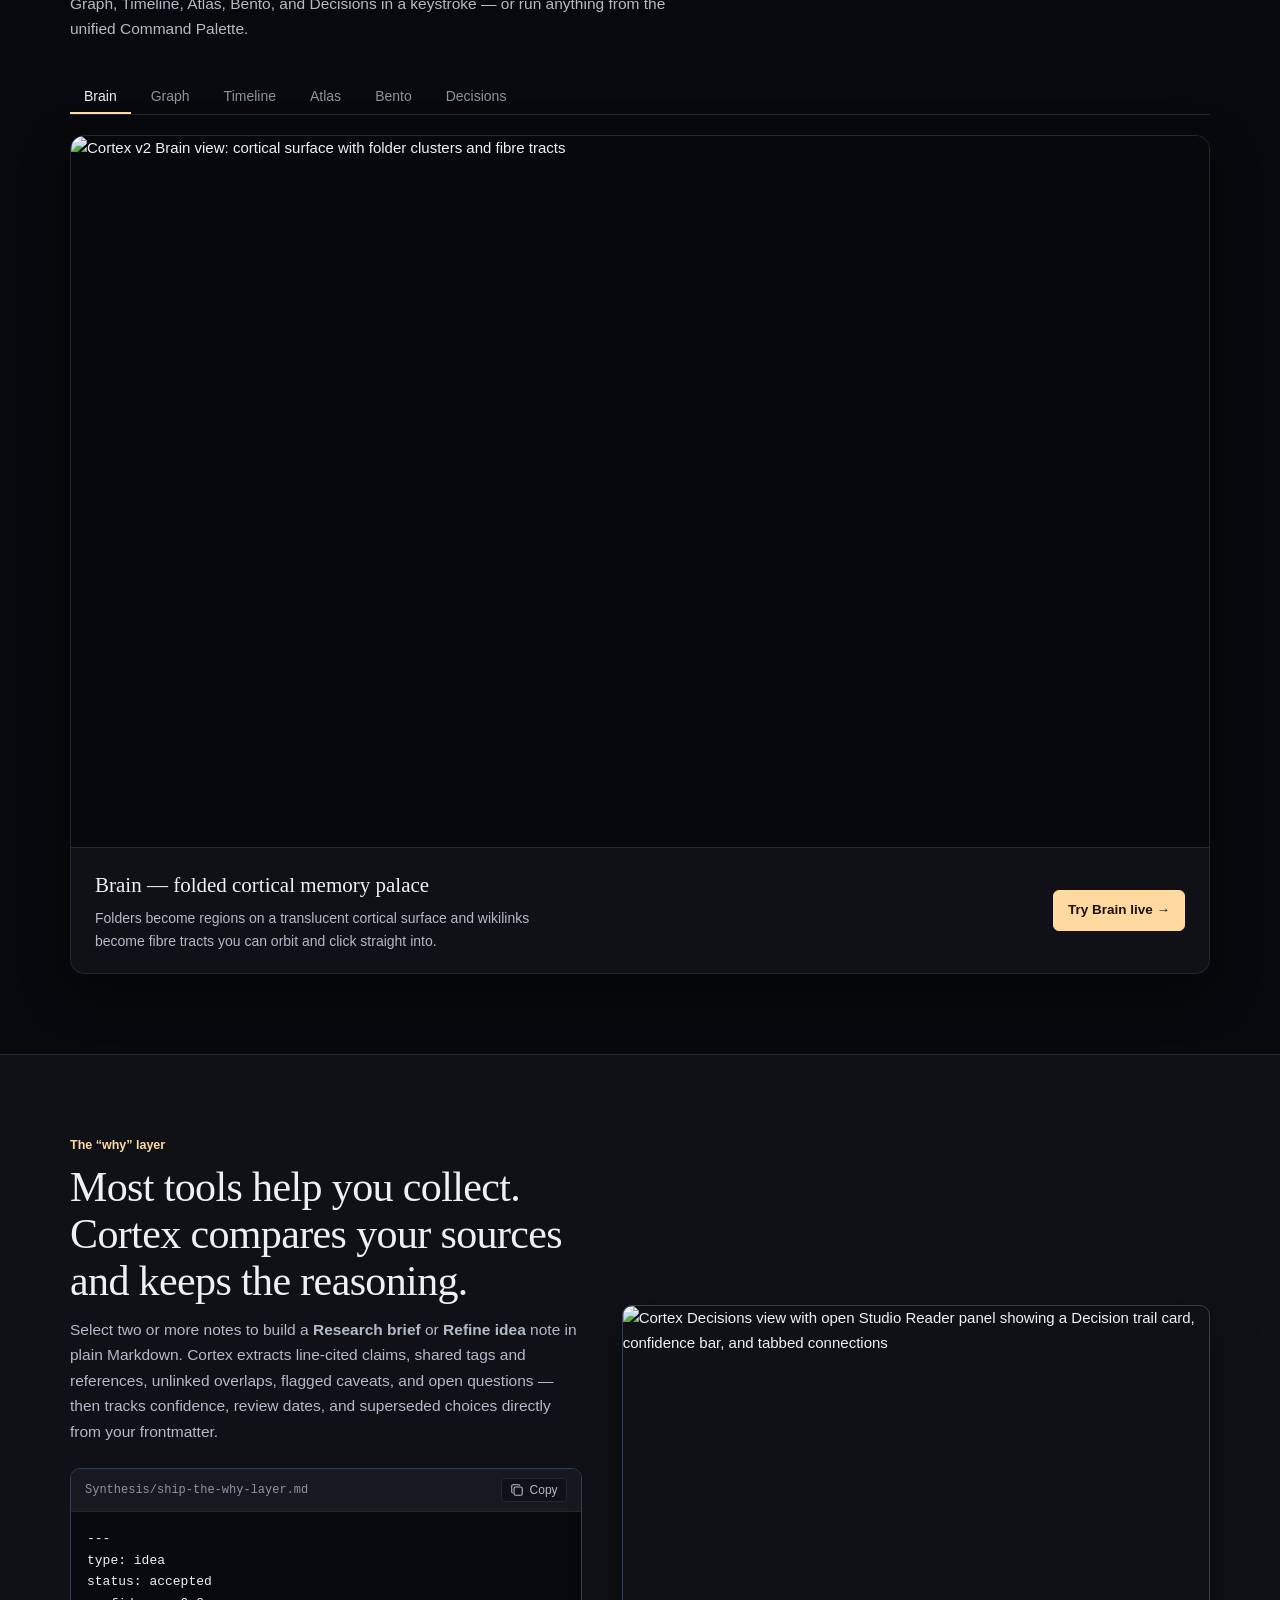
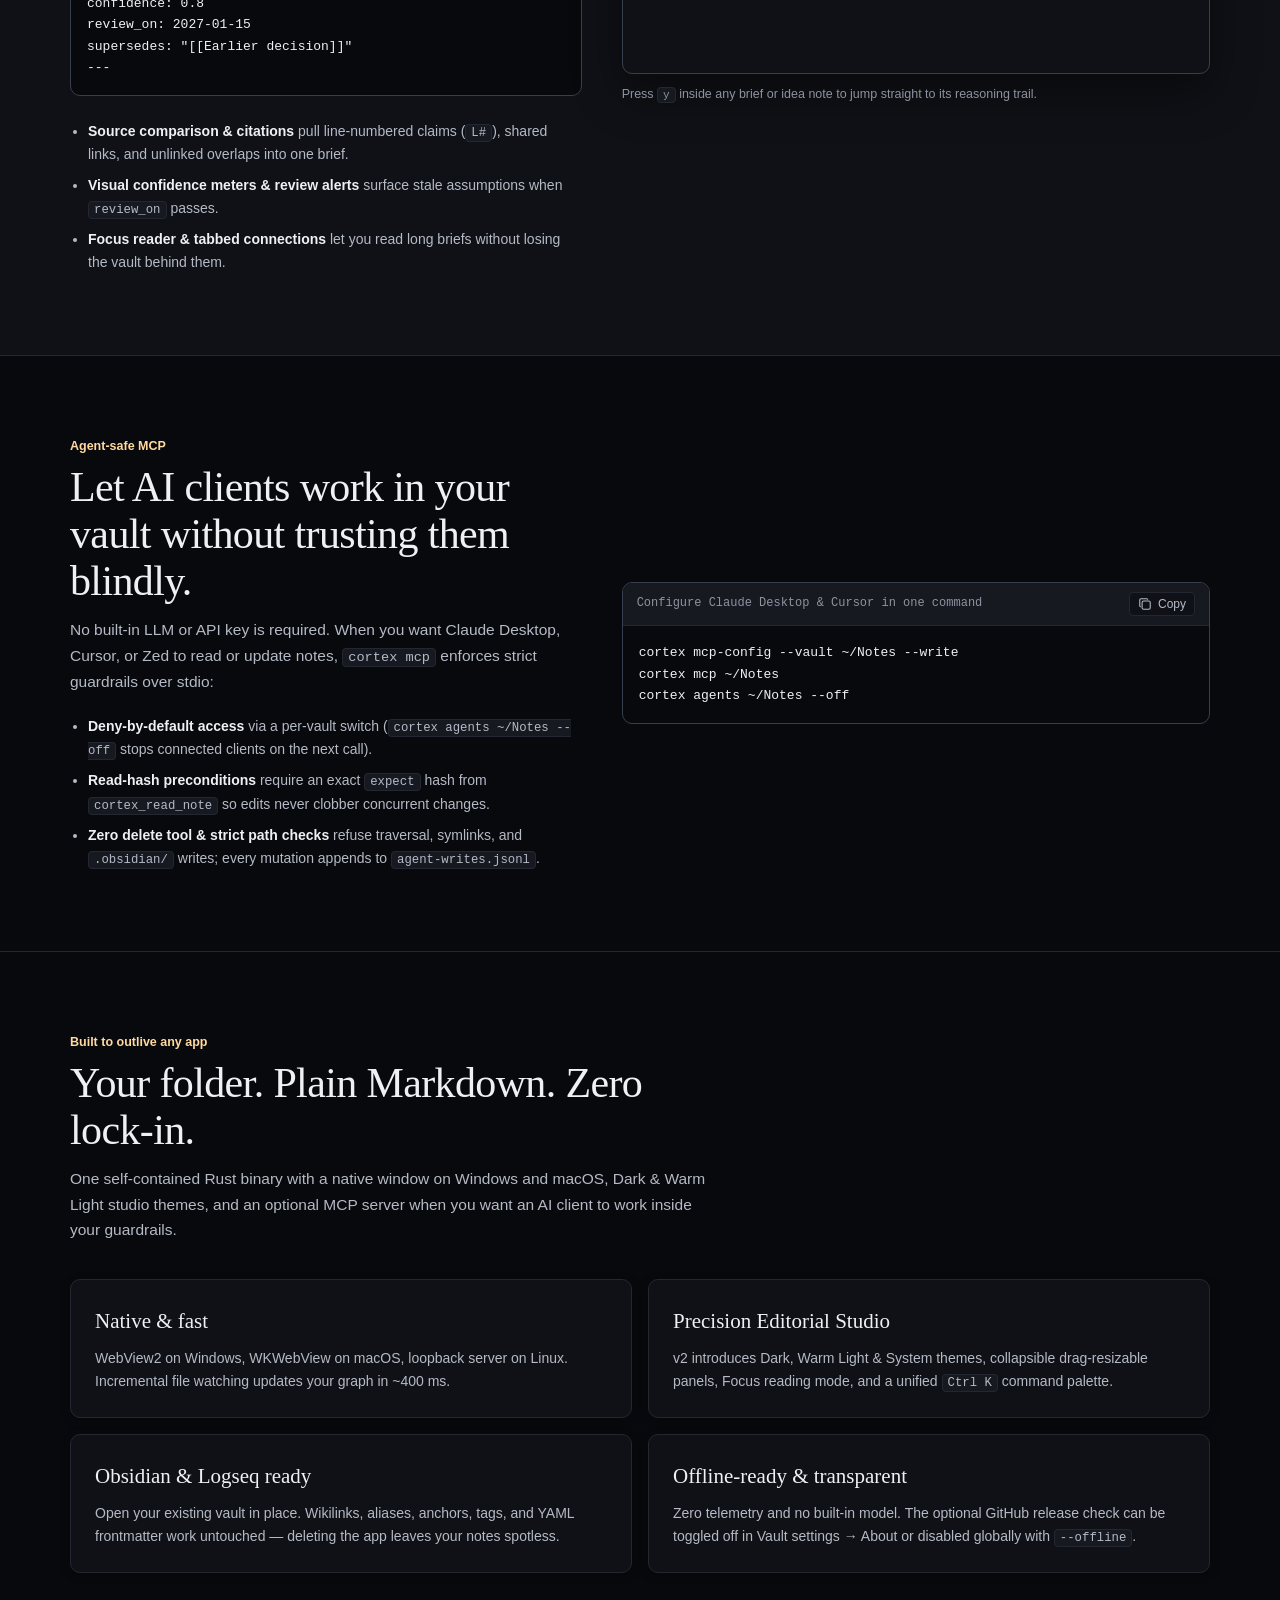
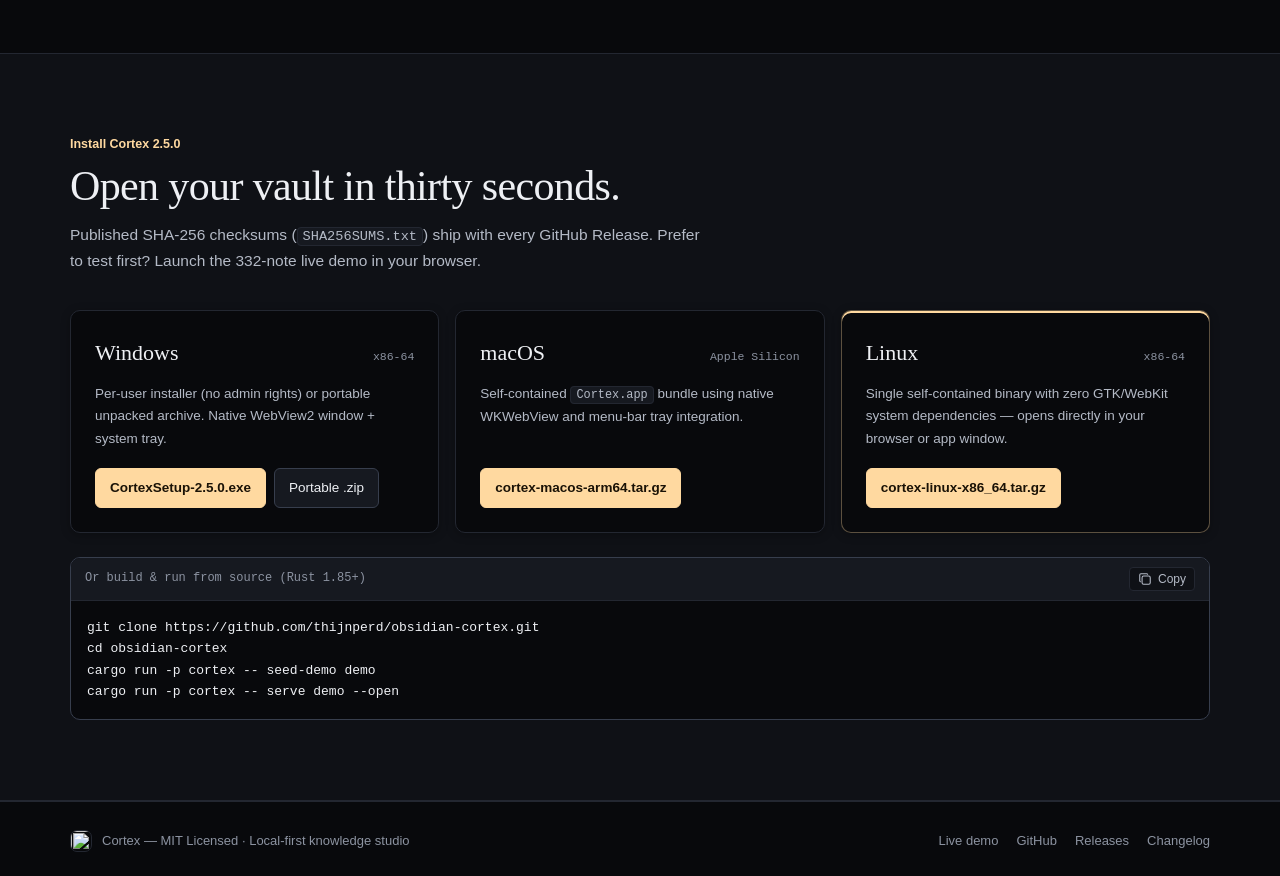
==== commit 990e36c0: "v2.5.0: Quiet Editorial Studio UI overhaul and uncluttered layout" ====
--- a/site/index.html
+++ b/site/index.html
@@ -41,7 +41,7 @@
       <a class="brand" href="./">
         <img src="./logo.svg" width="30" height="30" alt="" />
         <span class="brand-name">Cortex</span>
-        <span class="brand-version">v2.4.1</span>
+        <span class="brand-version">v2.5.0</span>
       </a>
 
       <nav class="site-nav" aria-label="Primary">
@@ -68,7 +68,7 @@
   <main>
     <section class="hero">
       <div class="container hero-inner">
-        <p class="hero-kicker">Cortex 2.4.1 · Local-First Knowledge Studio · MIT Open Source</p>
+        <p class="hero-kicker">Cortex 2.5.0 · Local-First Knowledge Studio · MIT Open Source</p>
         <h1 class="hero-title">Your notes, as a brain.</h1>
         <p class="hero-sub">
           Cortex reads a folder of Markdown and draws it as a cortical surface — folders as regions, notes as stars, wikilinks as fibre tracts — and keeps the reasoning trail behind every decision.
@@ -81,7 +81,7 @@
           </a>
           <a class="btn btn-lg" id="hero-download" href="#download">
             <svg class="icon" aria-hidden="true"><use href="#i-download"></use></svg>
-            <span id="hero-download-label">Download v2.4.1</span>
+            <span id="hero-download-label">Download v2.5.0</span>
           </a>
         </div>
 
@@ -315,7 +315,7 @@
     <section class="section section-alt" id="download" aria-labelledby="download-heading">
       <div class="container">
         <header class="section-head">
-          <p class="section-kicker">Install Cortex 2.4.1</p>
+          <p class="section-kicker">Install Cortex 2.5.0</p>
           <h2 class="section-title" id="download-heading">Open your vault in thirty seconds.</h2>
           <p class="section-sub">
             Published SHA-256 checksums (<code>SHA256SUMS.txt</code>) ship with every GitHub Release. Prefer to test first? Launch the 332-note live demo in your browser.
@@ -330,7 +330,7 @@
             </div>
             <p>Per-user installer (no admin rights) or portable unpacked archive. Native WebView2 window + system tray.</p>
             <div class="download-links">
-              <a class="btn btn-primary" href="https://github.com/thijnperd/obsidian-cortex/releases/latest" target="_blank" rel="noopener">CortexSetup-2.4.1.exe</a>
+              <a class="btn btn-primary" href="https://github.com/thijnperd/obsidian-cortex/releases/latest" target="_blank" rel="noopener">CortexSetup-2.5.0.exe</a>
               <a class="btn" href="https://github.com/thijnperd/obsidian-cortex/releases/latest" target="_blank" rel="noopener">Portable .zip</a>
             </div>
           </article>
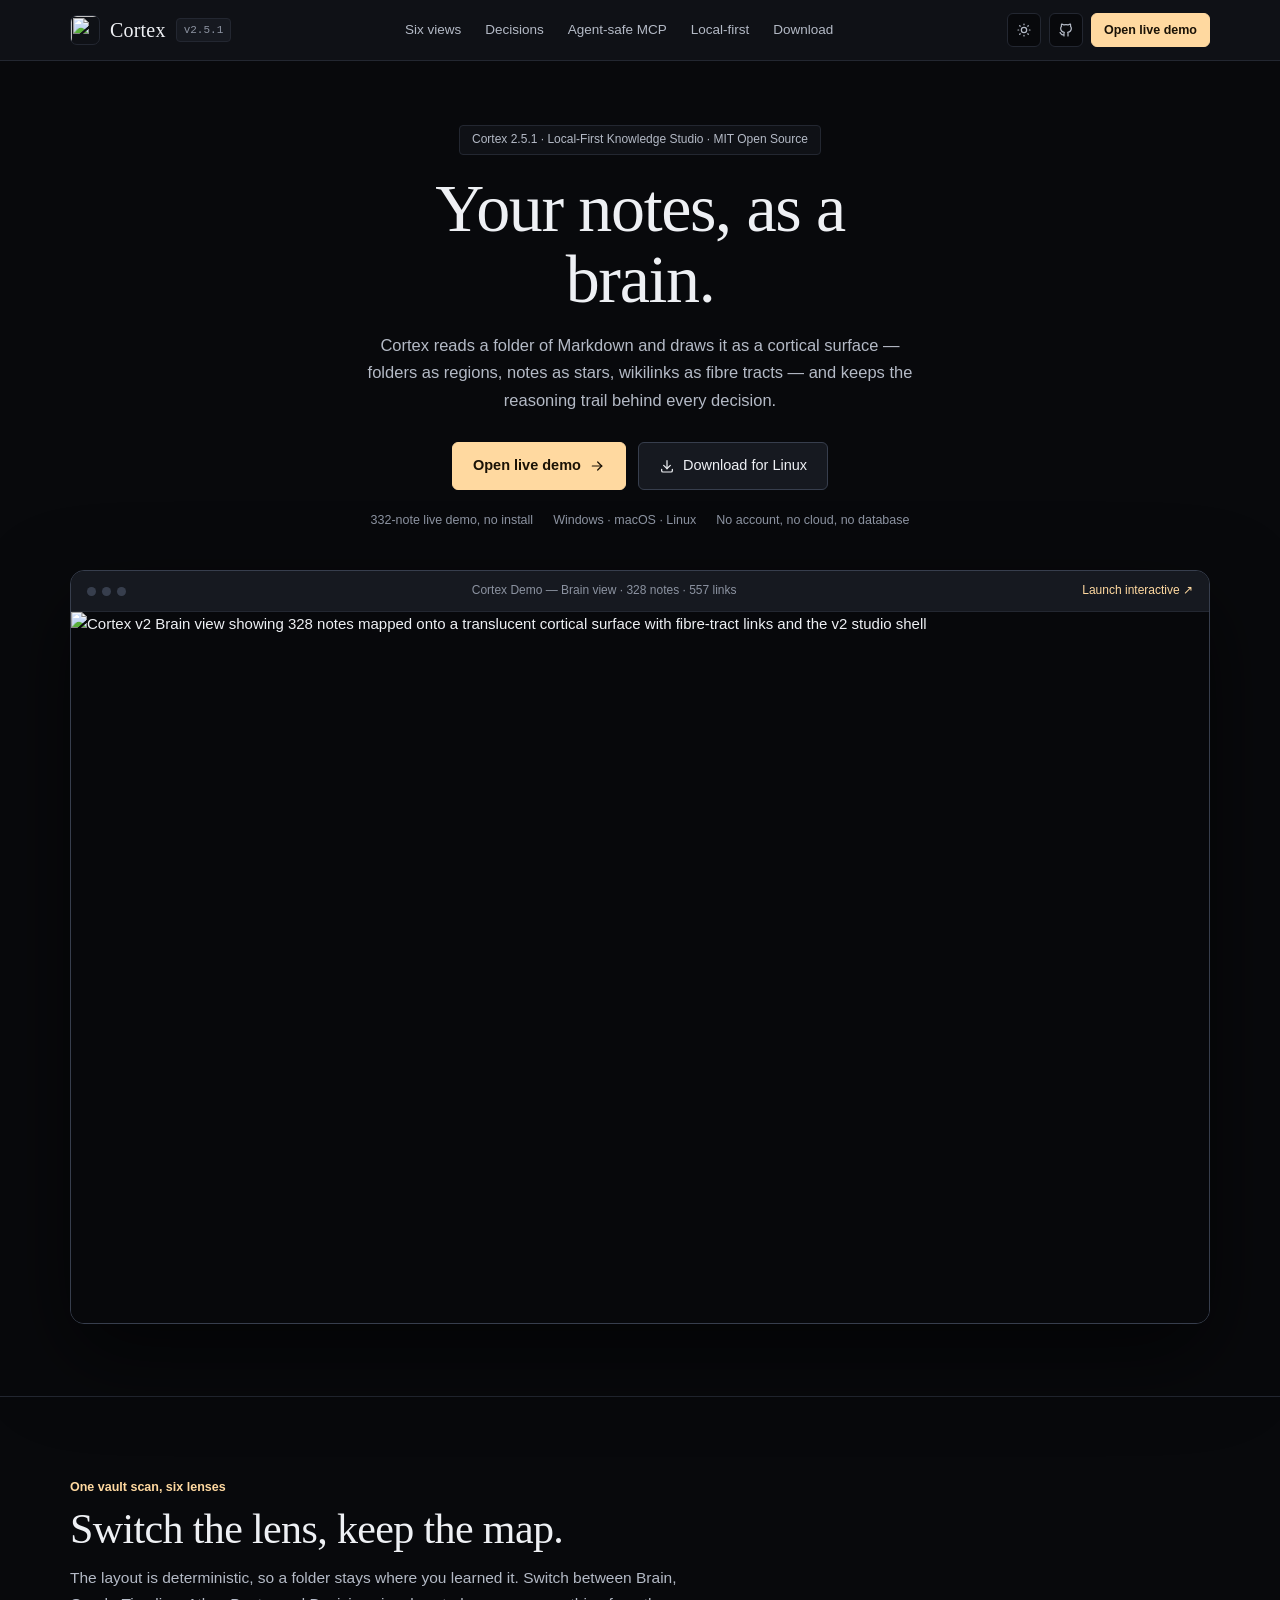
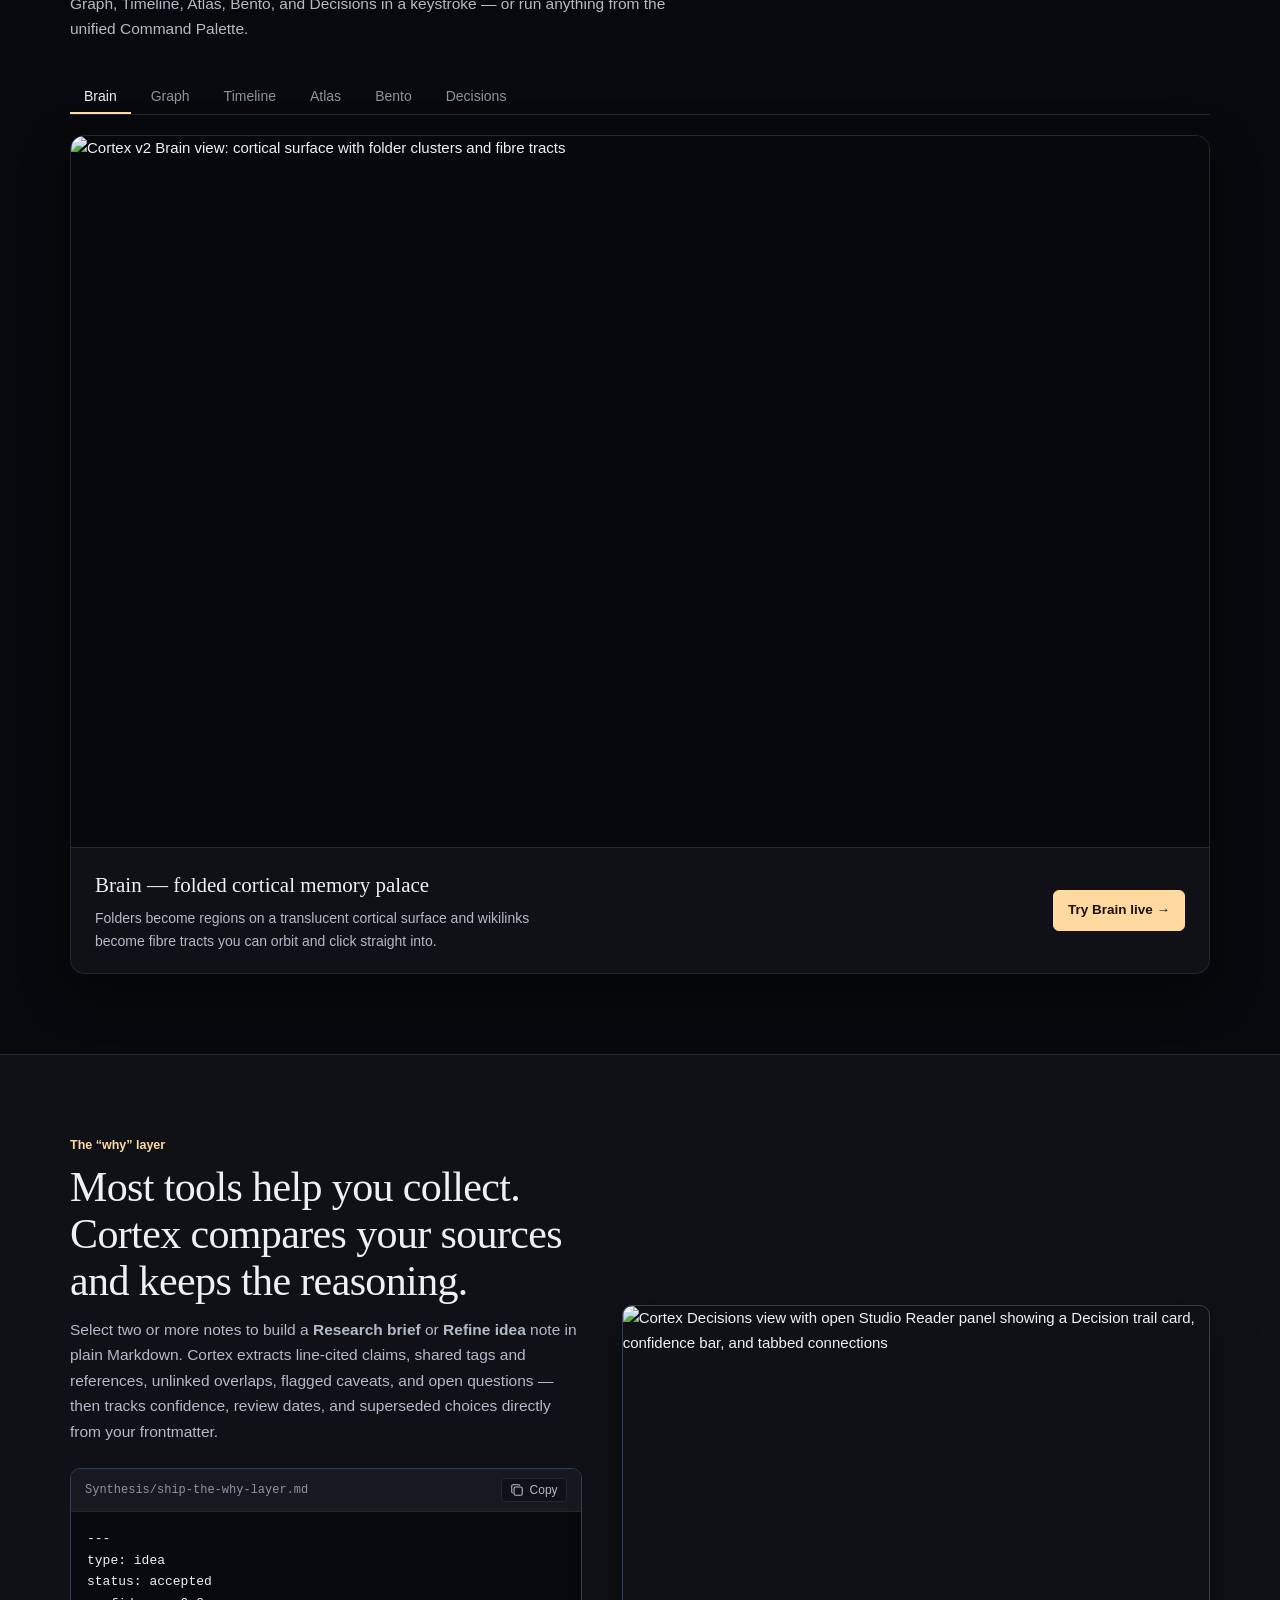
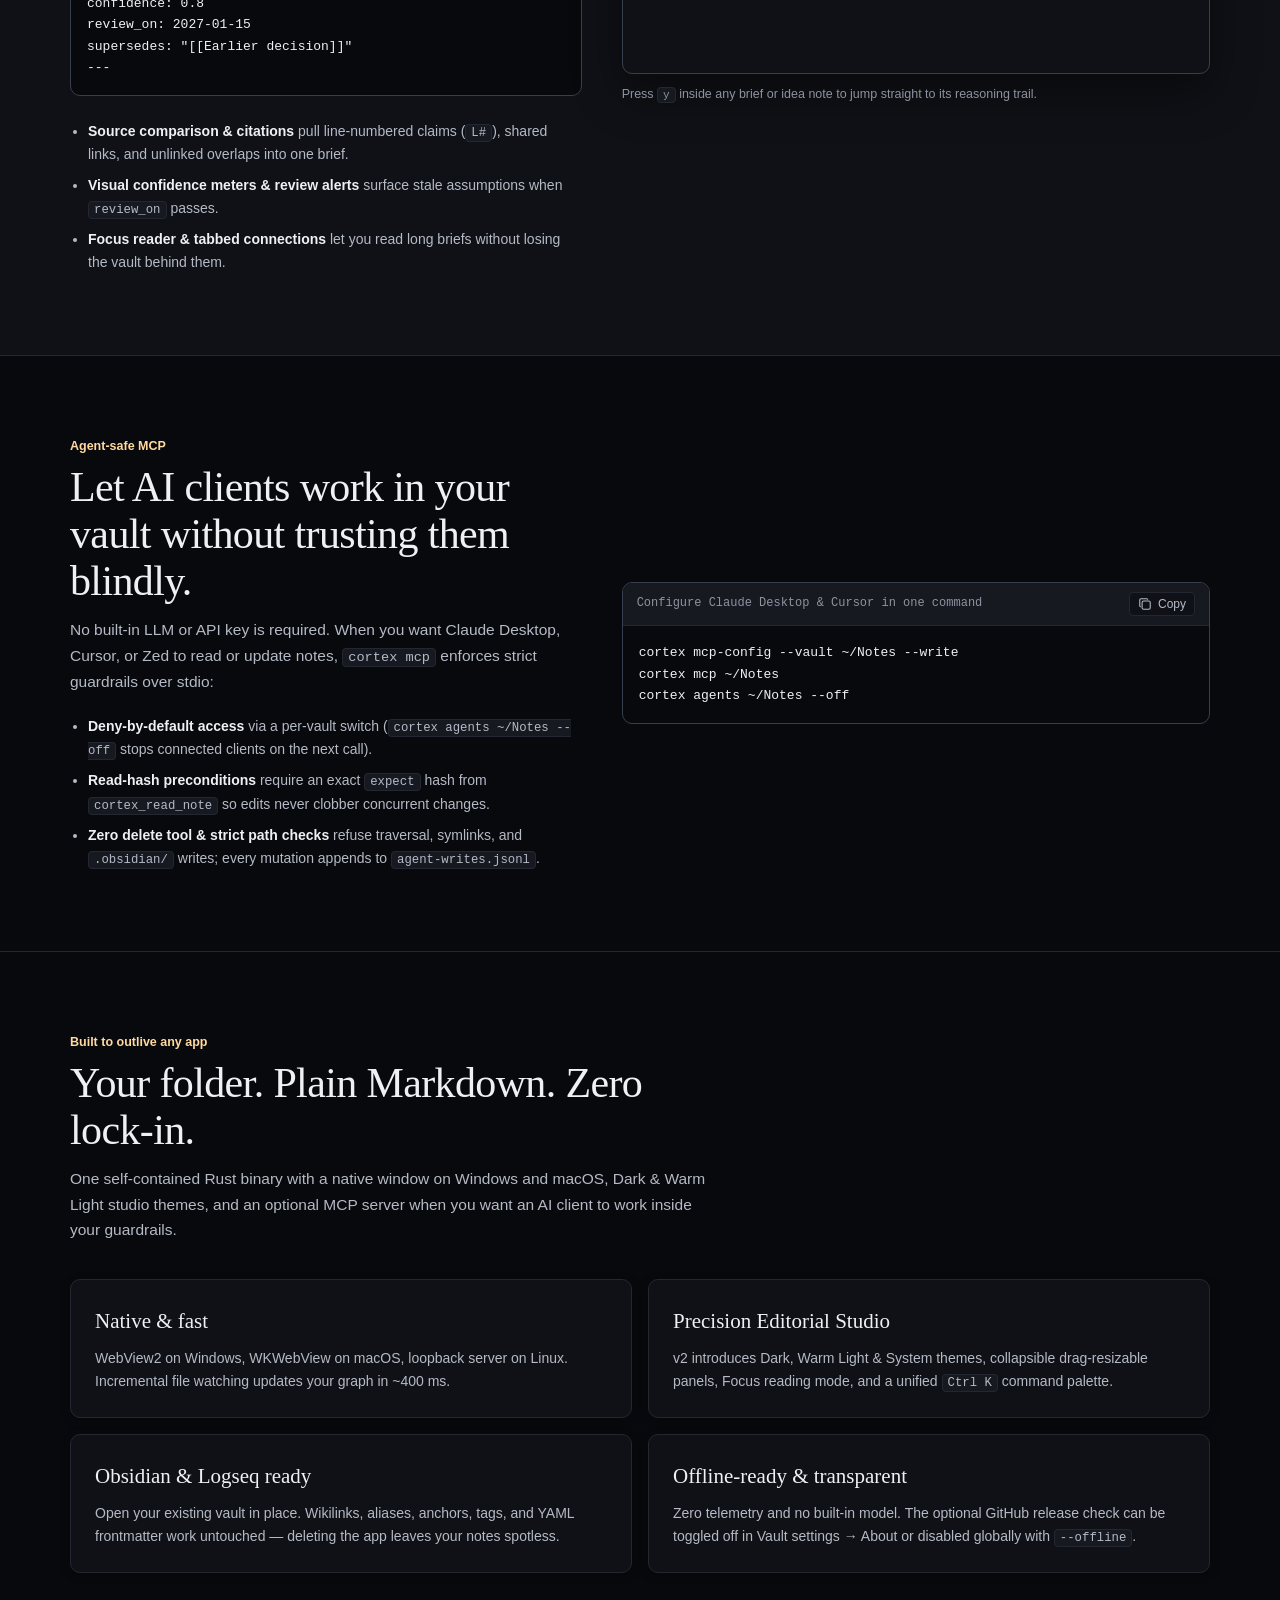
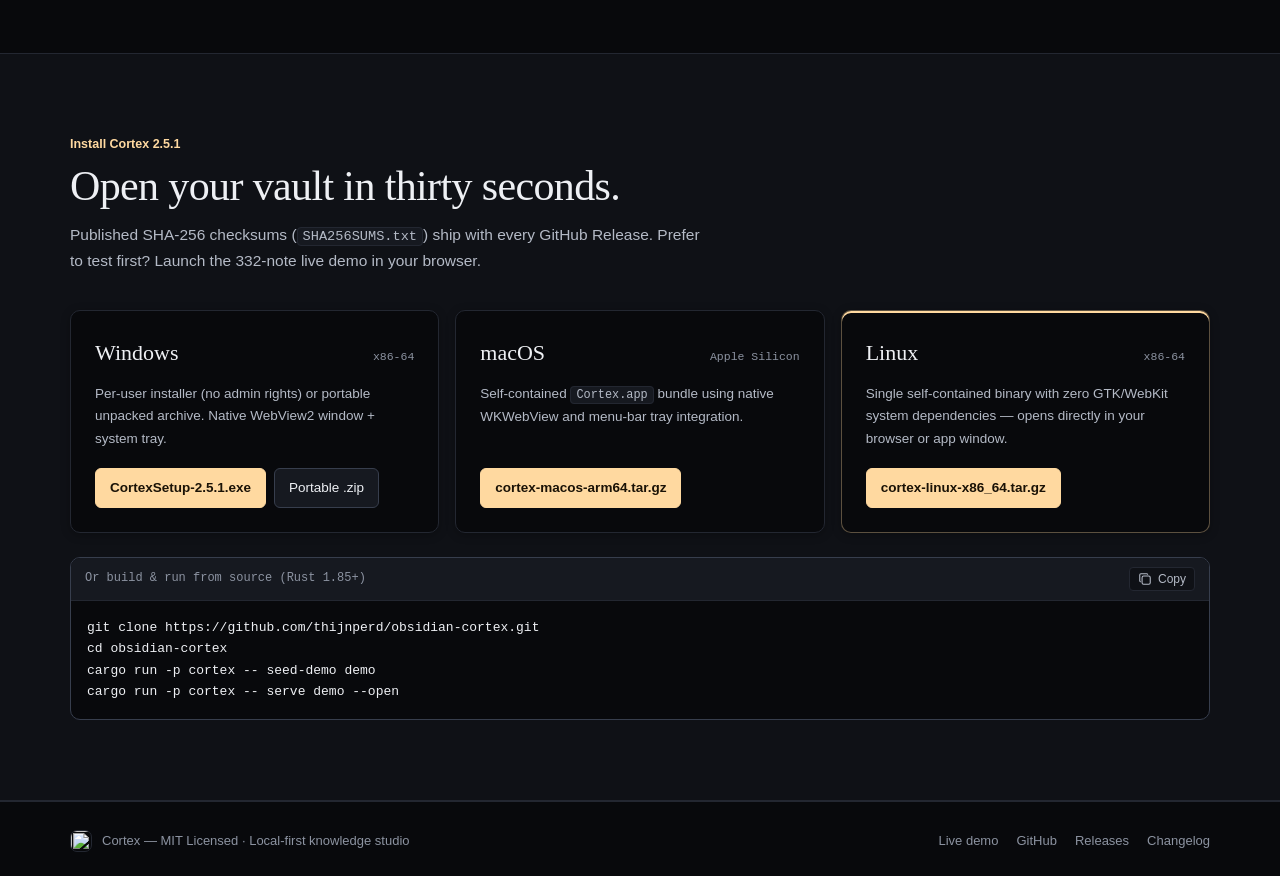
==== commit 9c359a67: "Release Cortex 2.5.1 Notes Studio no longer drops typing when the note already on screen is reopened" ====
--- a/site/index.html
+++ b/site/index.html
@@ -41,7 +41,7 @@
       <a class="brand" href="./">
         <img src="./logo.svg" width="30" height="30" alt="" />
         <span class="brand-name">Cortex</span>
-        <span class="brand-version">v2.5.0</span>
+        <span class="brand-version">v2.5.1</span>
       </a>
 
       <nav class="site-nav" aria-label="Primary">
@@ -68,7 +68,7 @@
   <main>
     <section class="hero">
       <div class="container hero-inner">
-        <p class="hero-kicker">Cortex 2.5.0 · Local-First Knowledge Studio · MIT Open Source</p>
+        <p class="hero-kicker">Cortex 2.5.1 · Local-First Knowledge Studio · MIT Open Source</p>
         <h1 class="hero-title">Your notes, as a brain.</h1>
         <p class="hero-sub">
           Cortex reads a folder of Markdown and draws it as a cortical surface — folders as regions, notes as stars, wikilinks as fibre tracts — and keeps the reasoning trail behind every decision.
@@ -81,7 +81,7 @@
           </a>
           <a class="btn btn-lg" id="hero-download" href="#download">
             <svg class="icon" aria-hidden="true"><use href="#i-download"></use></svg>
-            <span id="hero-download-label">Download v2.5.0</span>
+            <span id="hero-download-label">Download v2.5.1</span>
           </a>
         </div>
 
@@ -315,7 +315,7 @@
     <section class="section section-alt" id="download" aria-labelledby="download-heading">
       <div class="container">
         <header class="section-head">
-          <p class="section-kicker">Install Cortex 2.5.0</p>
+          <p class="section-kicker">Install Cortex 2.5.1</p>
           <h2 class="section-title" id="download-heading">Open your vault in thirty seconds.</h2>
           <p class="section-sub">
             Published SHA-256 checksums (<code>SHA256SUMS.txt</code>) ship with every GitHub Release. Prefer to test first? Launch the 332-note live demo in your browser.
@@ -330,7 +330,7 @@
             </div>
             <p>Per-user installer (no admin rights) or portable unpacked archive. Native WebView2 window + system tray.</p>
             <div class="download-links">
-              <a class="btn btn-primary" href="https://github.com/thijnperd/obsidian-cortex/releases/latest" target="_blank" rel="noopener">CortexSetup-2.5.0.exe</a>
+              <a class="btn btn-primary" href="https://github.com/thijnperd/obsidian-cortex/releases/latest" target="_blank" rel="noopener">CortexSetup-2.5.1.exe</a>
               <a class="btn" href="https://github.com/thijnperd/obsidian-cortex/releases/latest" target="_blank" rel="noopener">Portable .zip</a>
             </div>
           </article>
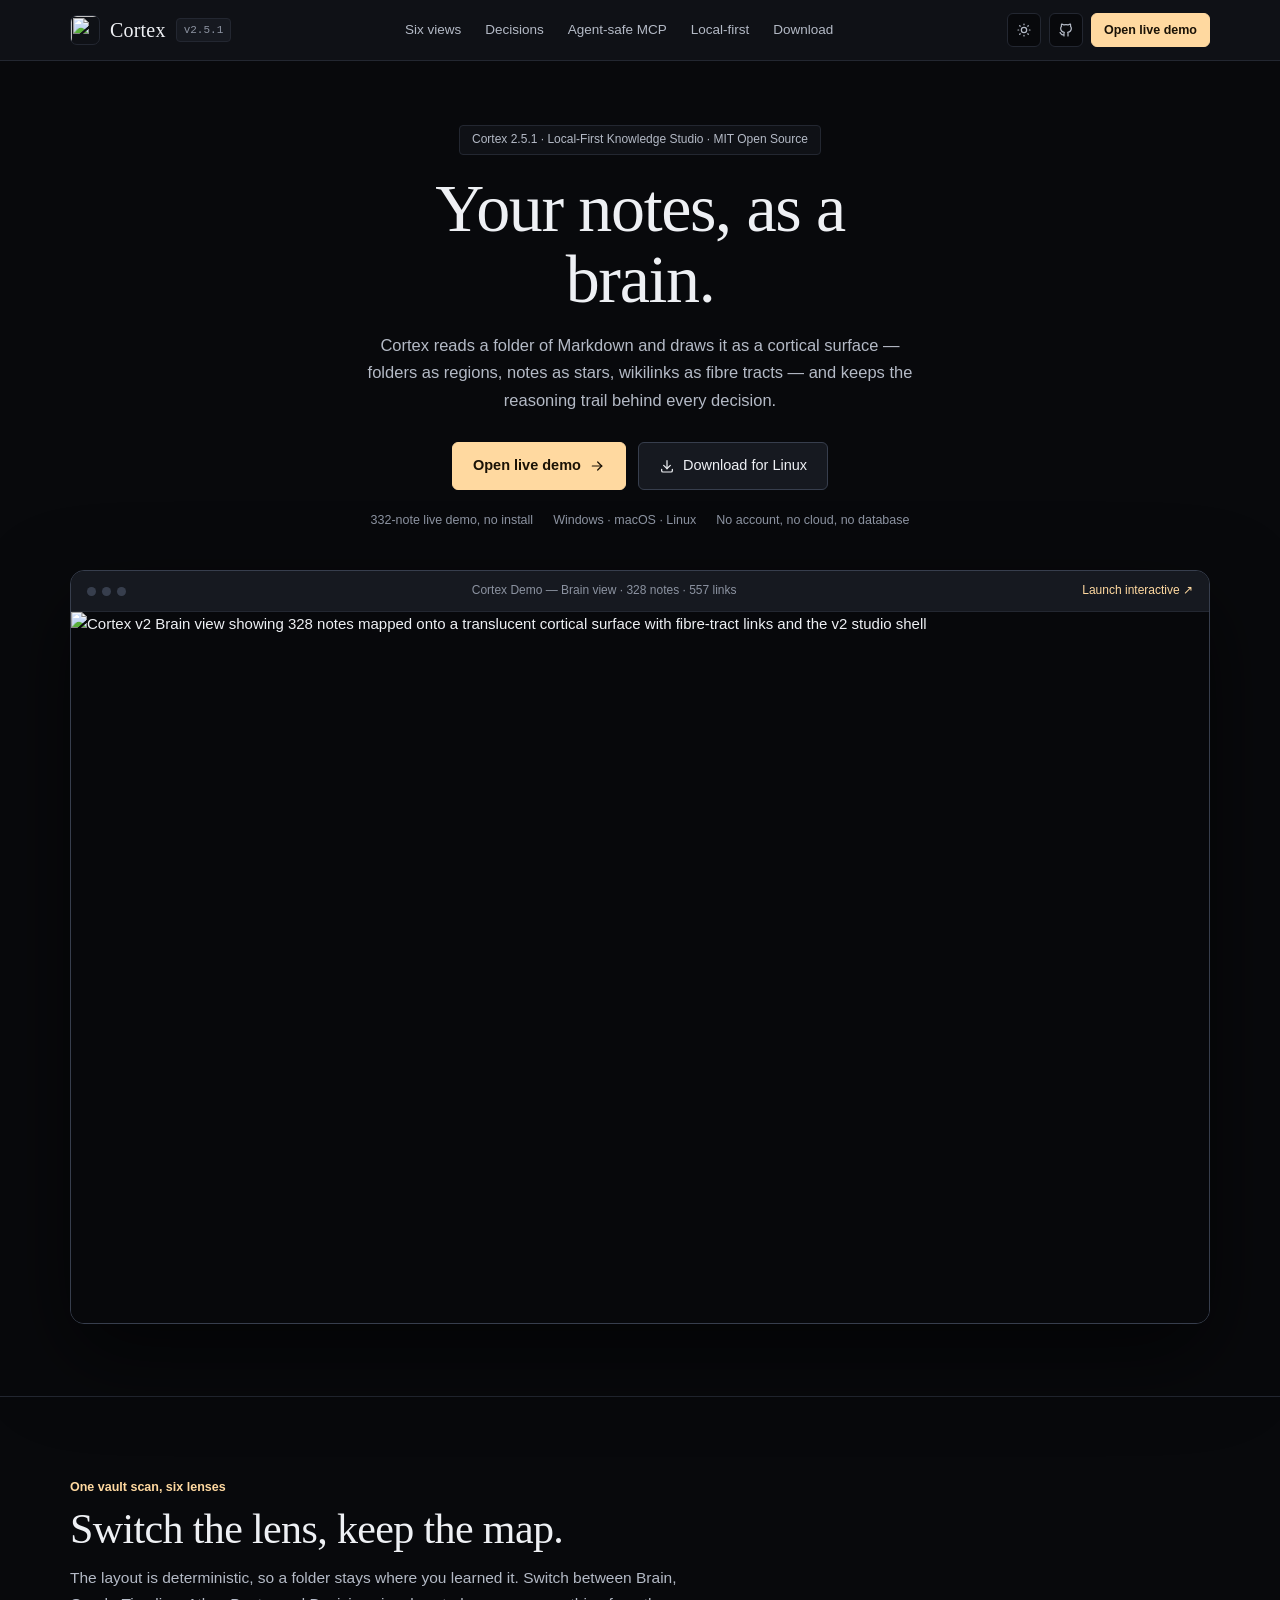
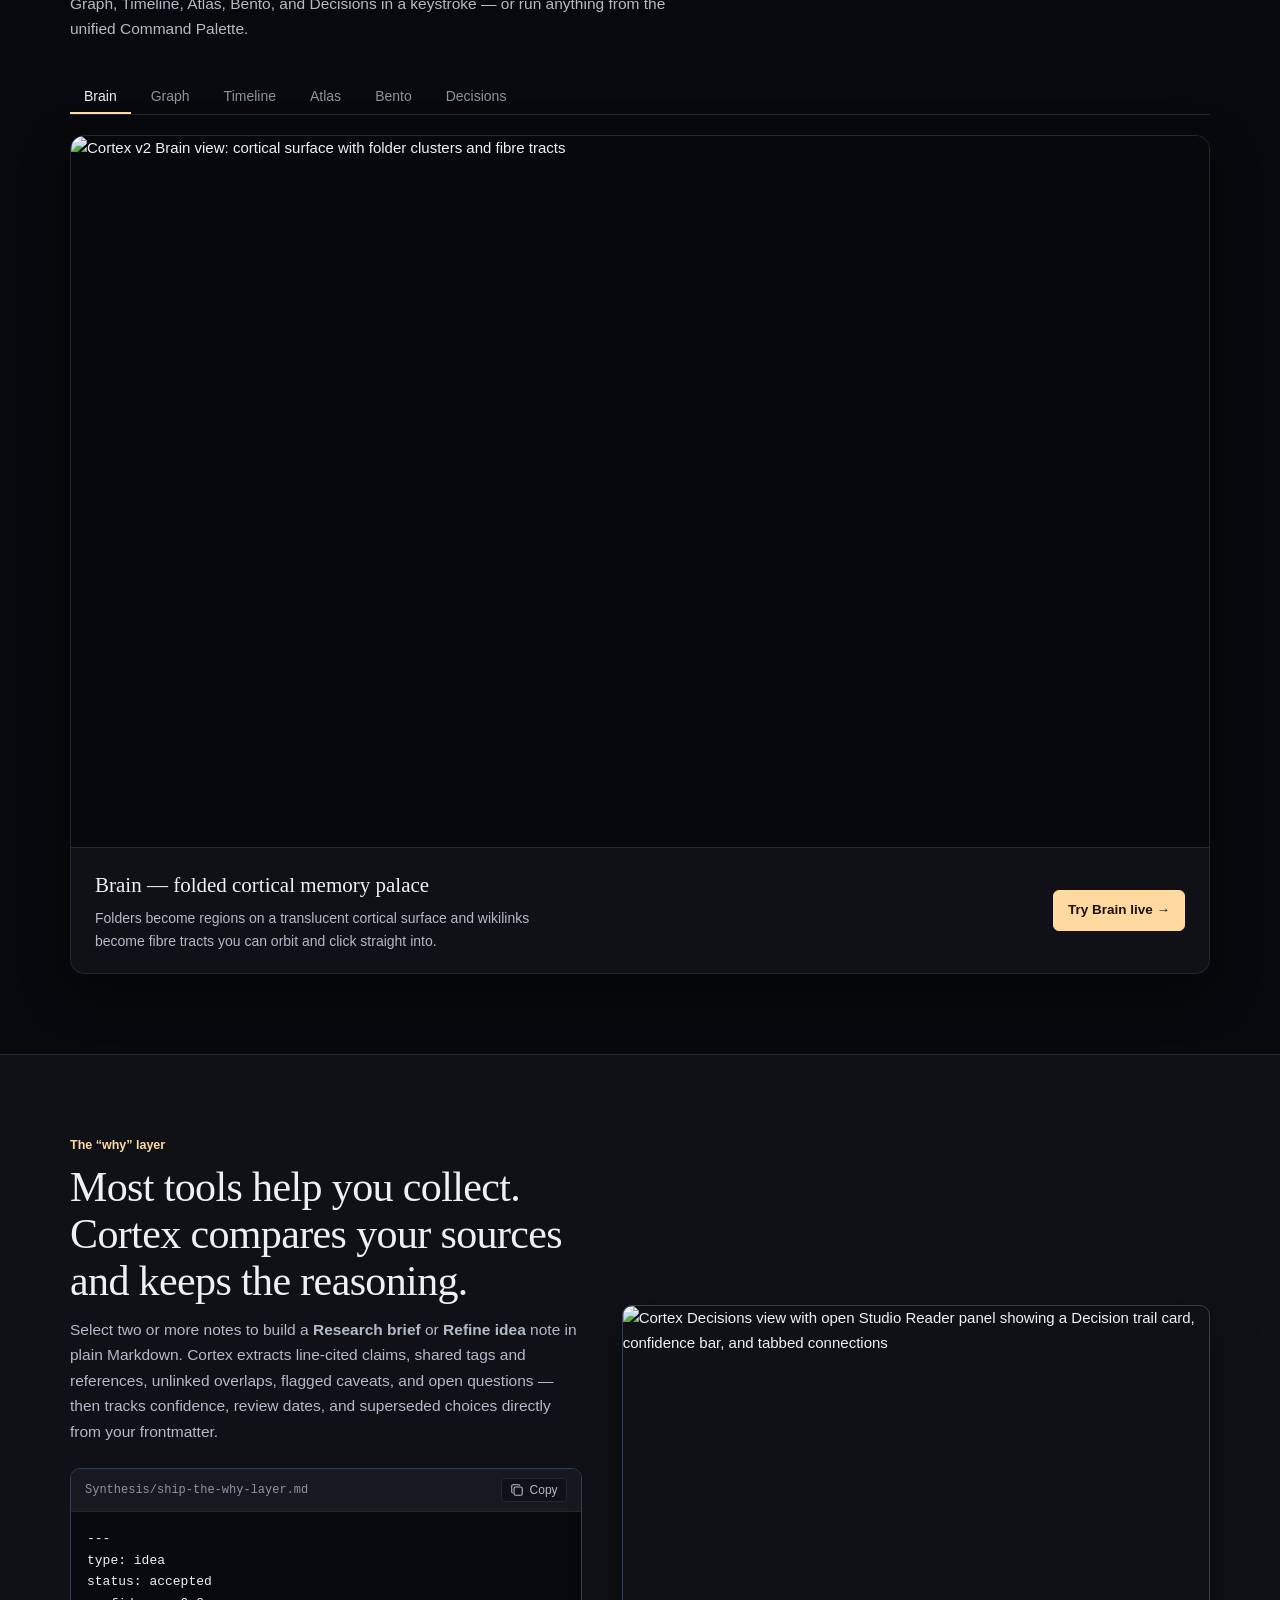
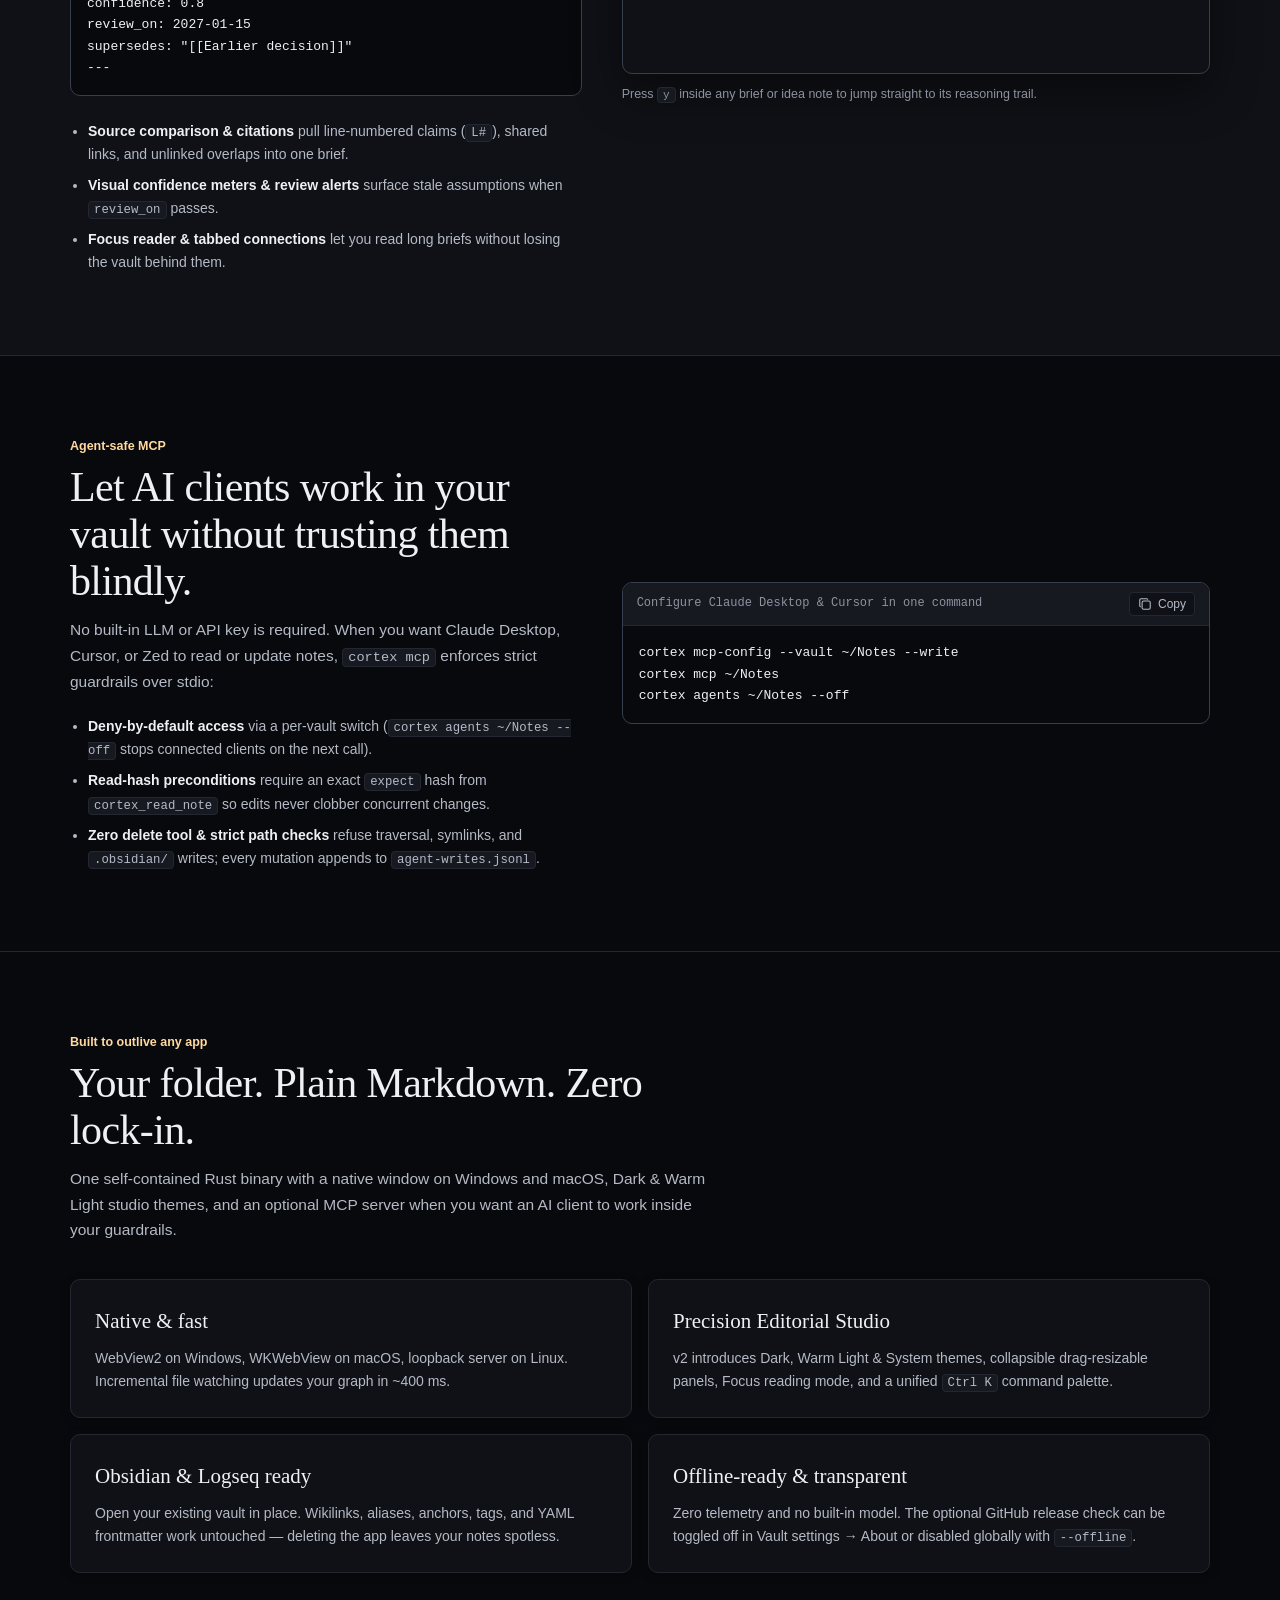
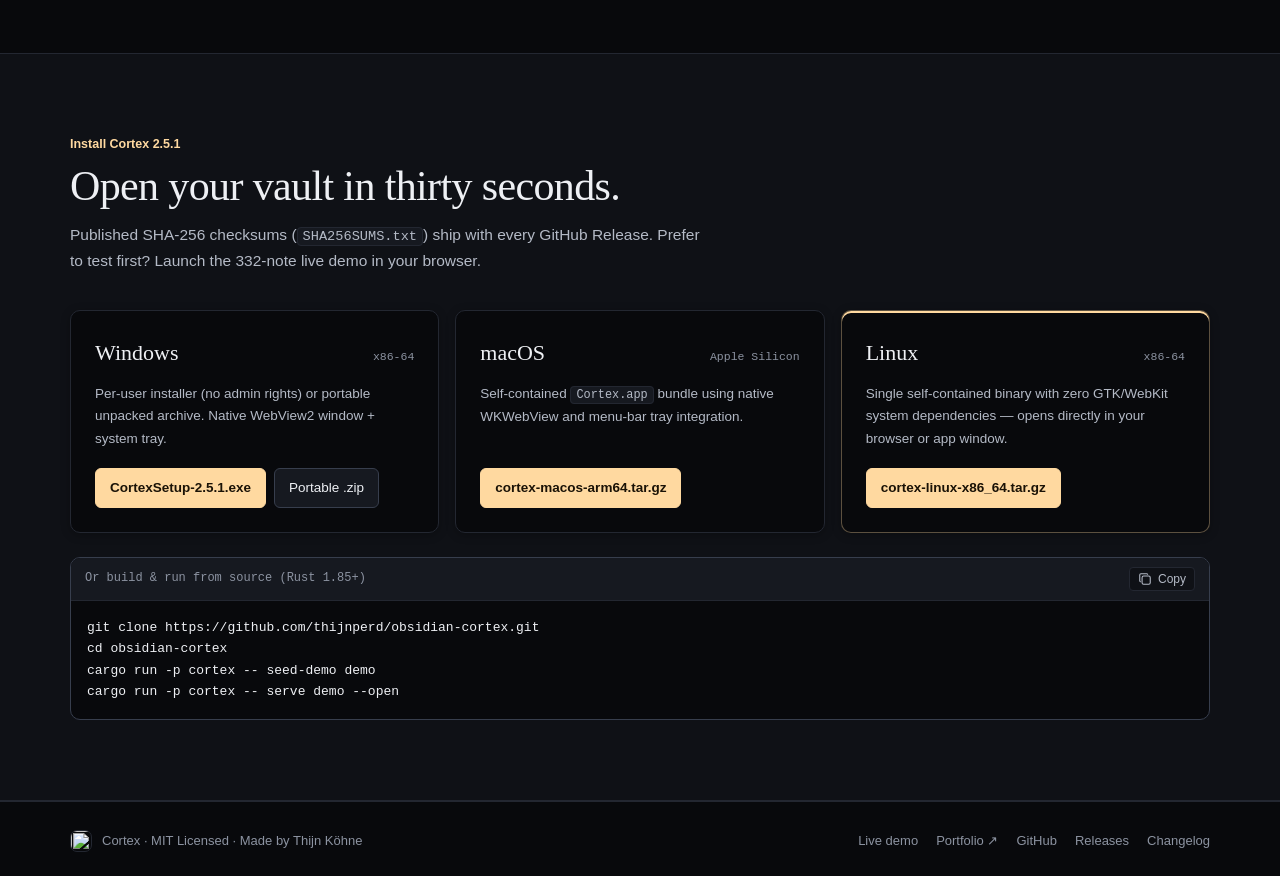
==== commit 665939b7: "Add portfolio backlink in site footer and README" ====
--- a/site/index.html
+++ b/site/index.html
@@ -379,10 +379,11 @@
     <div class="container footer-inner">
       <div class="footer-brand">
         <img src="./logo.svg" width="22" height="22" alt="" />
-        <span>Cortex — MIT Licensed · Local-first knowledge studio</span>
+        <span>Cortex · MIT Licensed · Made by <a href="https://thijnperd.github.io/" target="_blank" rel="noopener">Thijn Köhne</a></span>
       </div>
       <div class="footer-links">
         <a href="./demo/?view=brain">Live demo</a>
+        <a href="https://thijnperd.github.io/" target="_blank" rel="noopener">Portfolio ↗</a>
         <a href="https://github.com/thijnperd/obsidian-cortex" target="_blank" rel="noopener">GitHub</a>
         <a href="https://github.com/thijnperd/obsidian-cortex/releases" target="_blank" rel="noopener">Releases</a>
         <a href="https://github.com/thijnperd/obsidian-cortex/blob/main/CHANGELOG.md" target="_blank" rel="noopener">Changelog</a>
